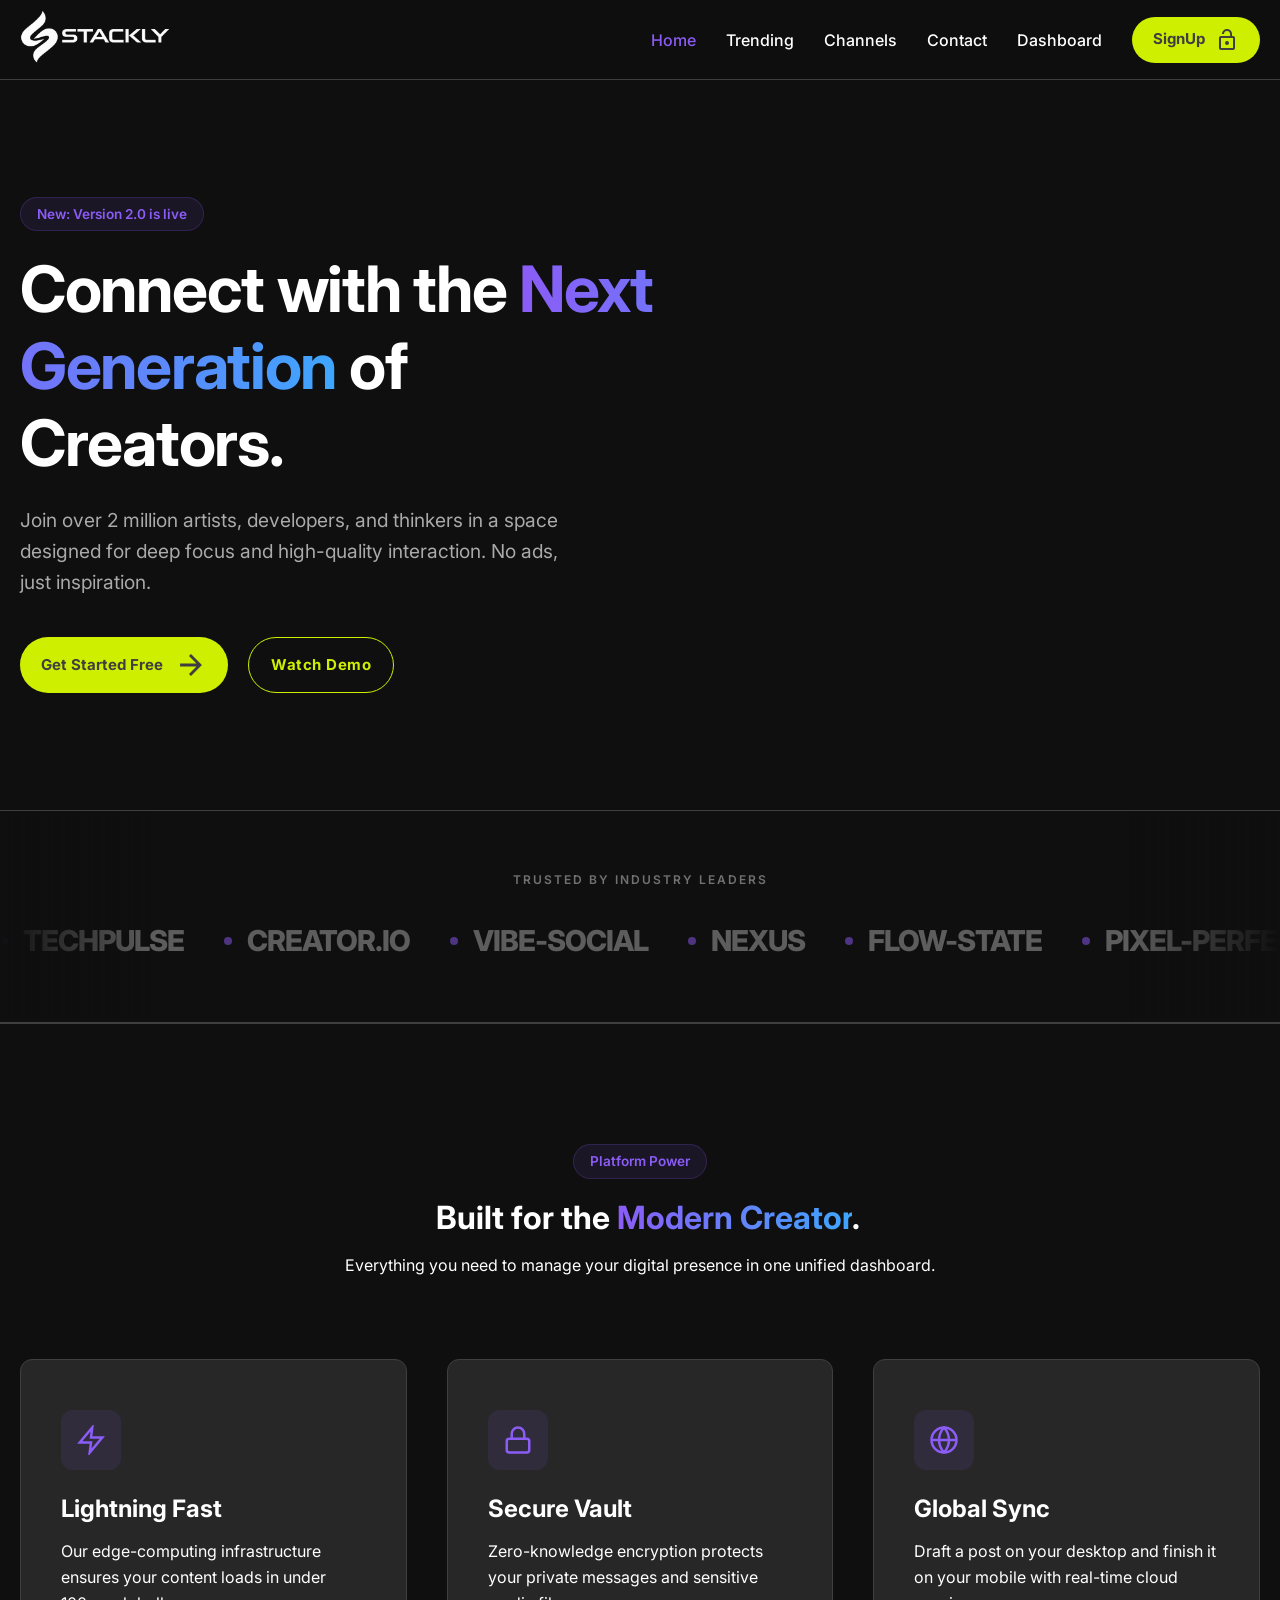
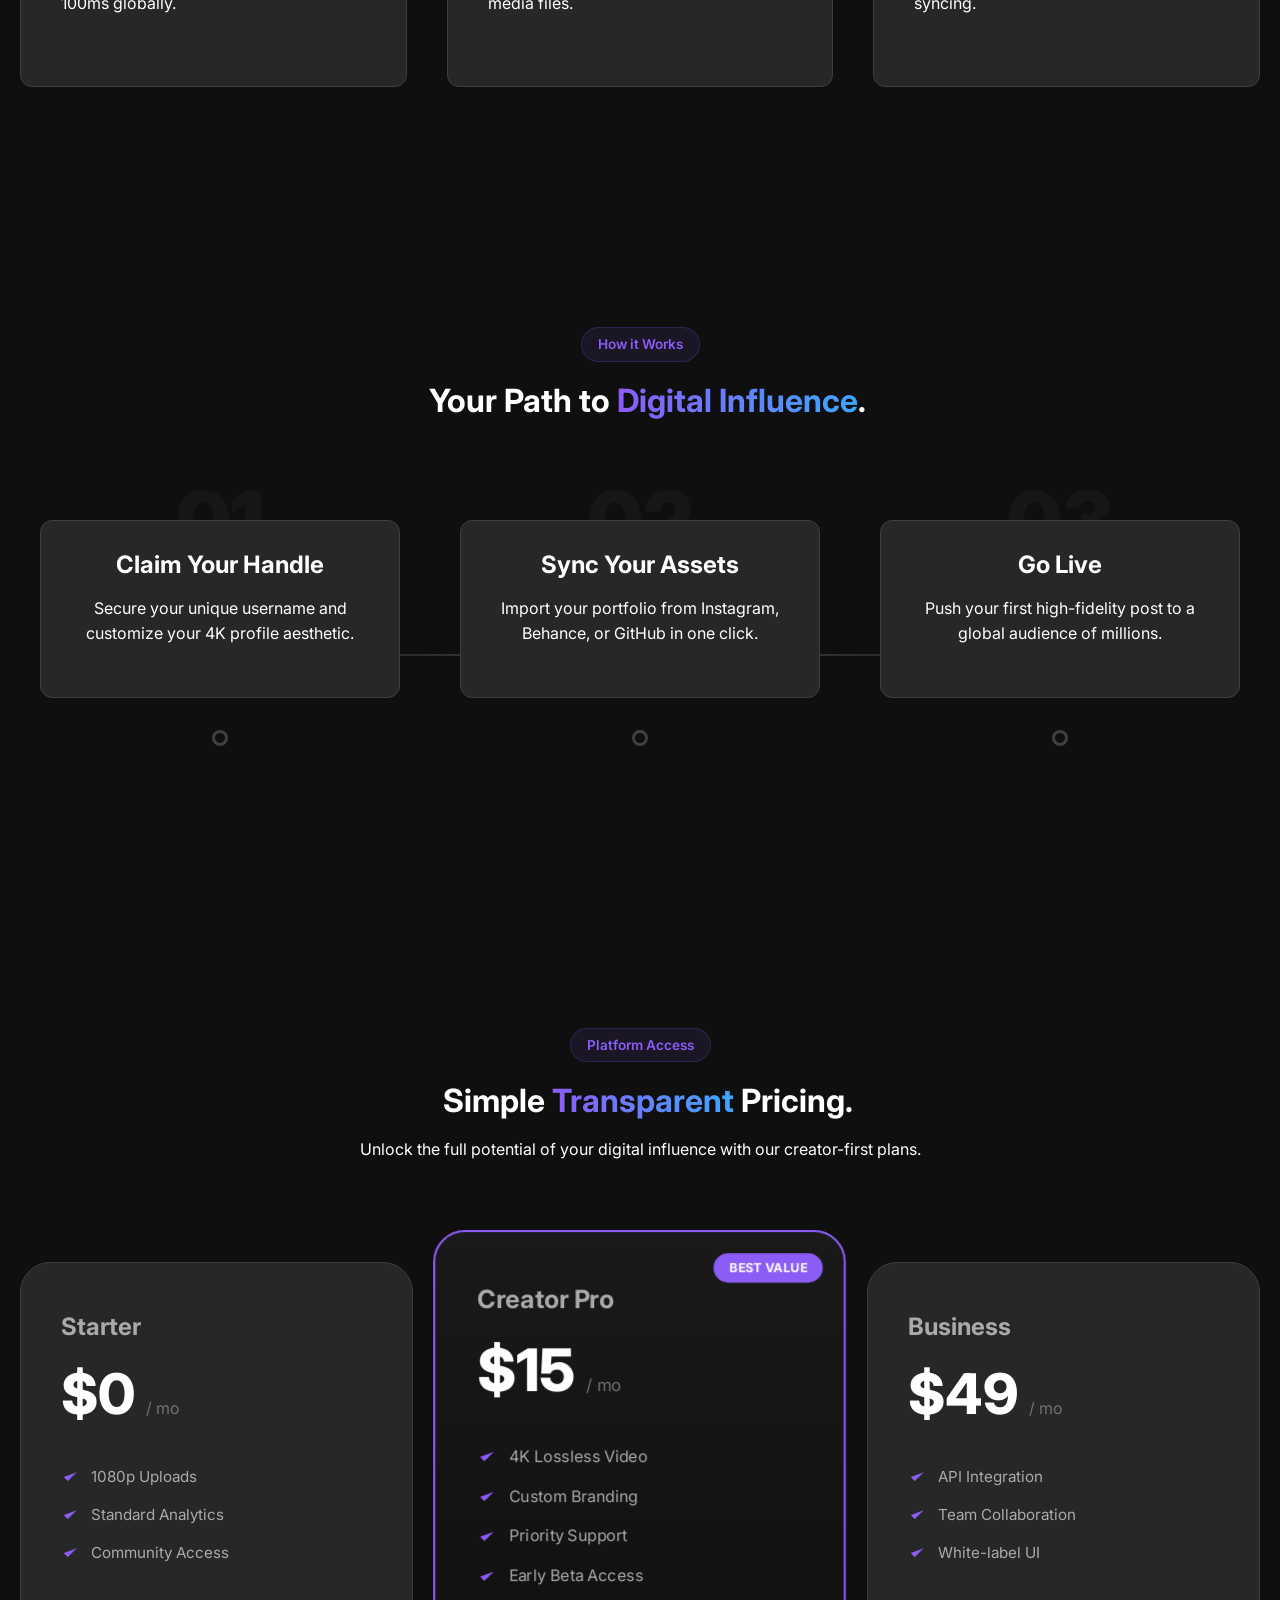
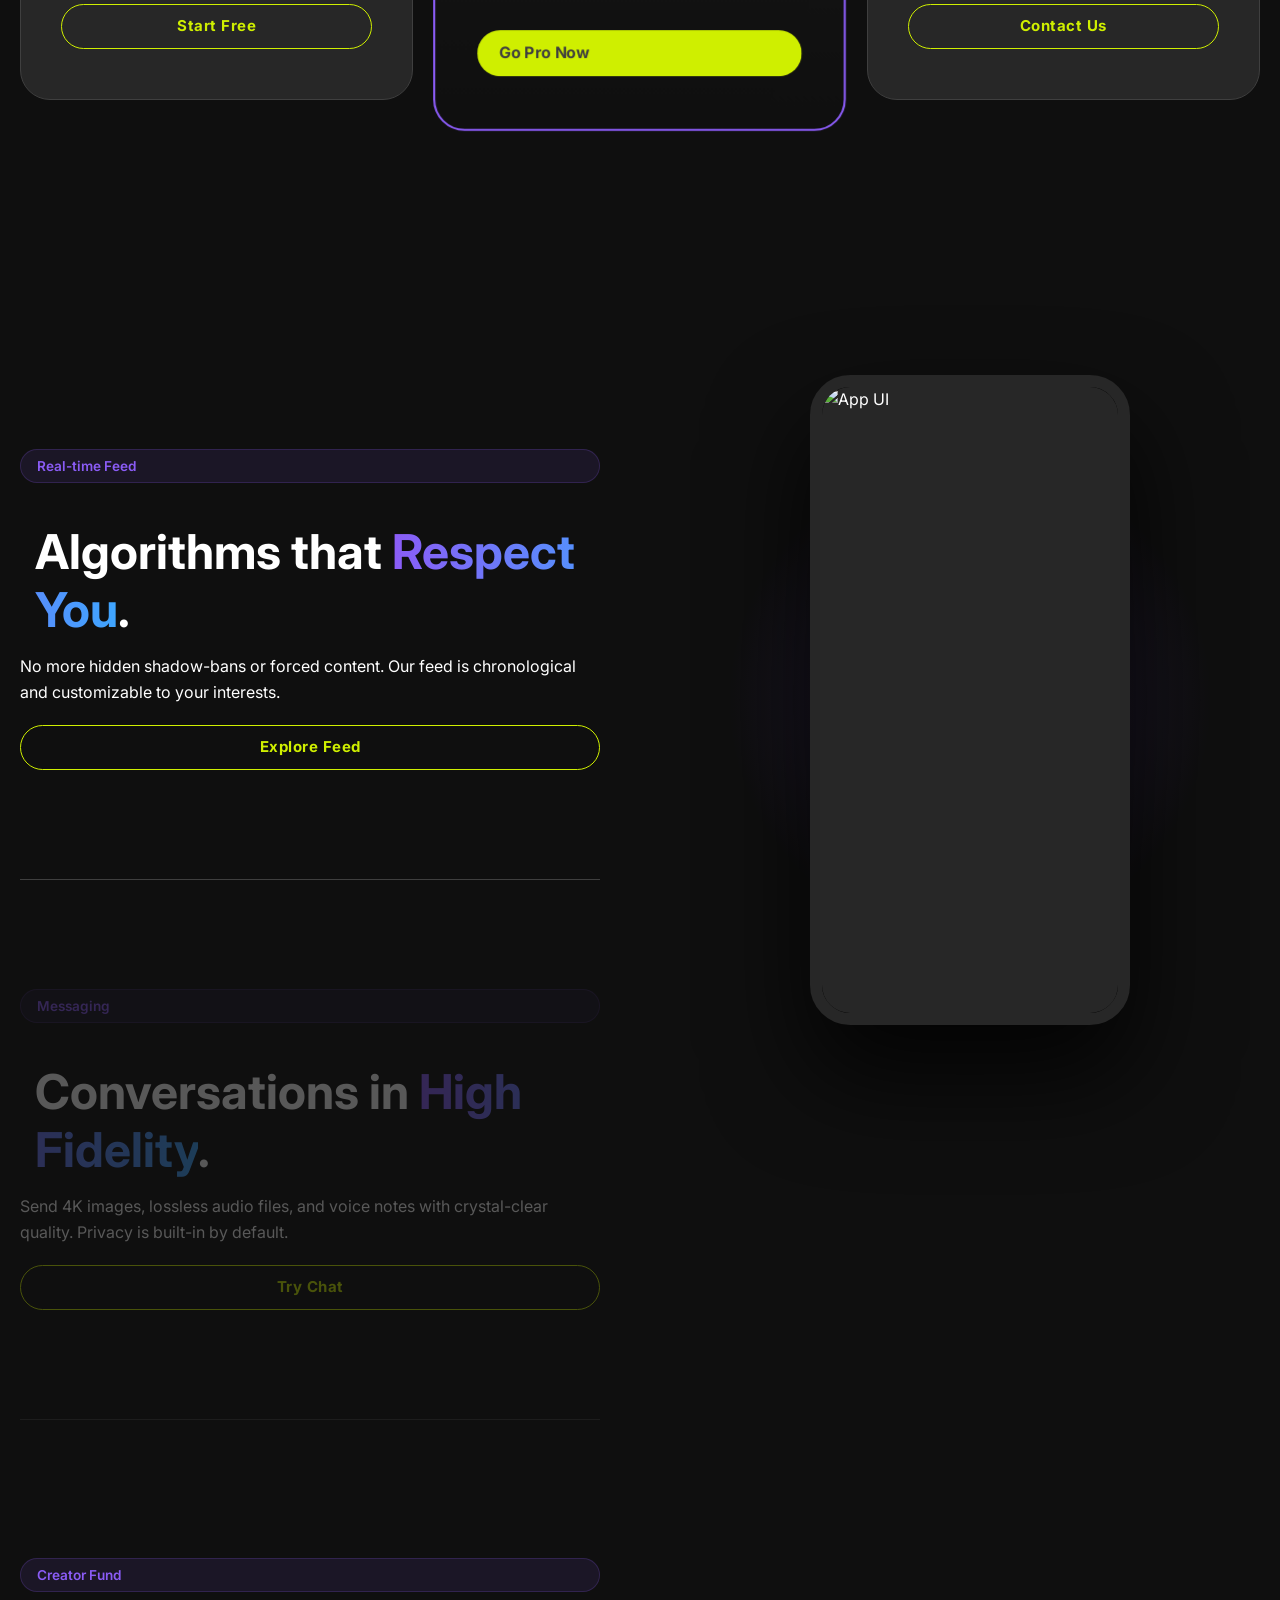
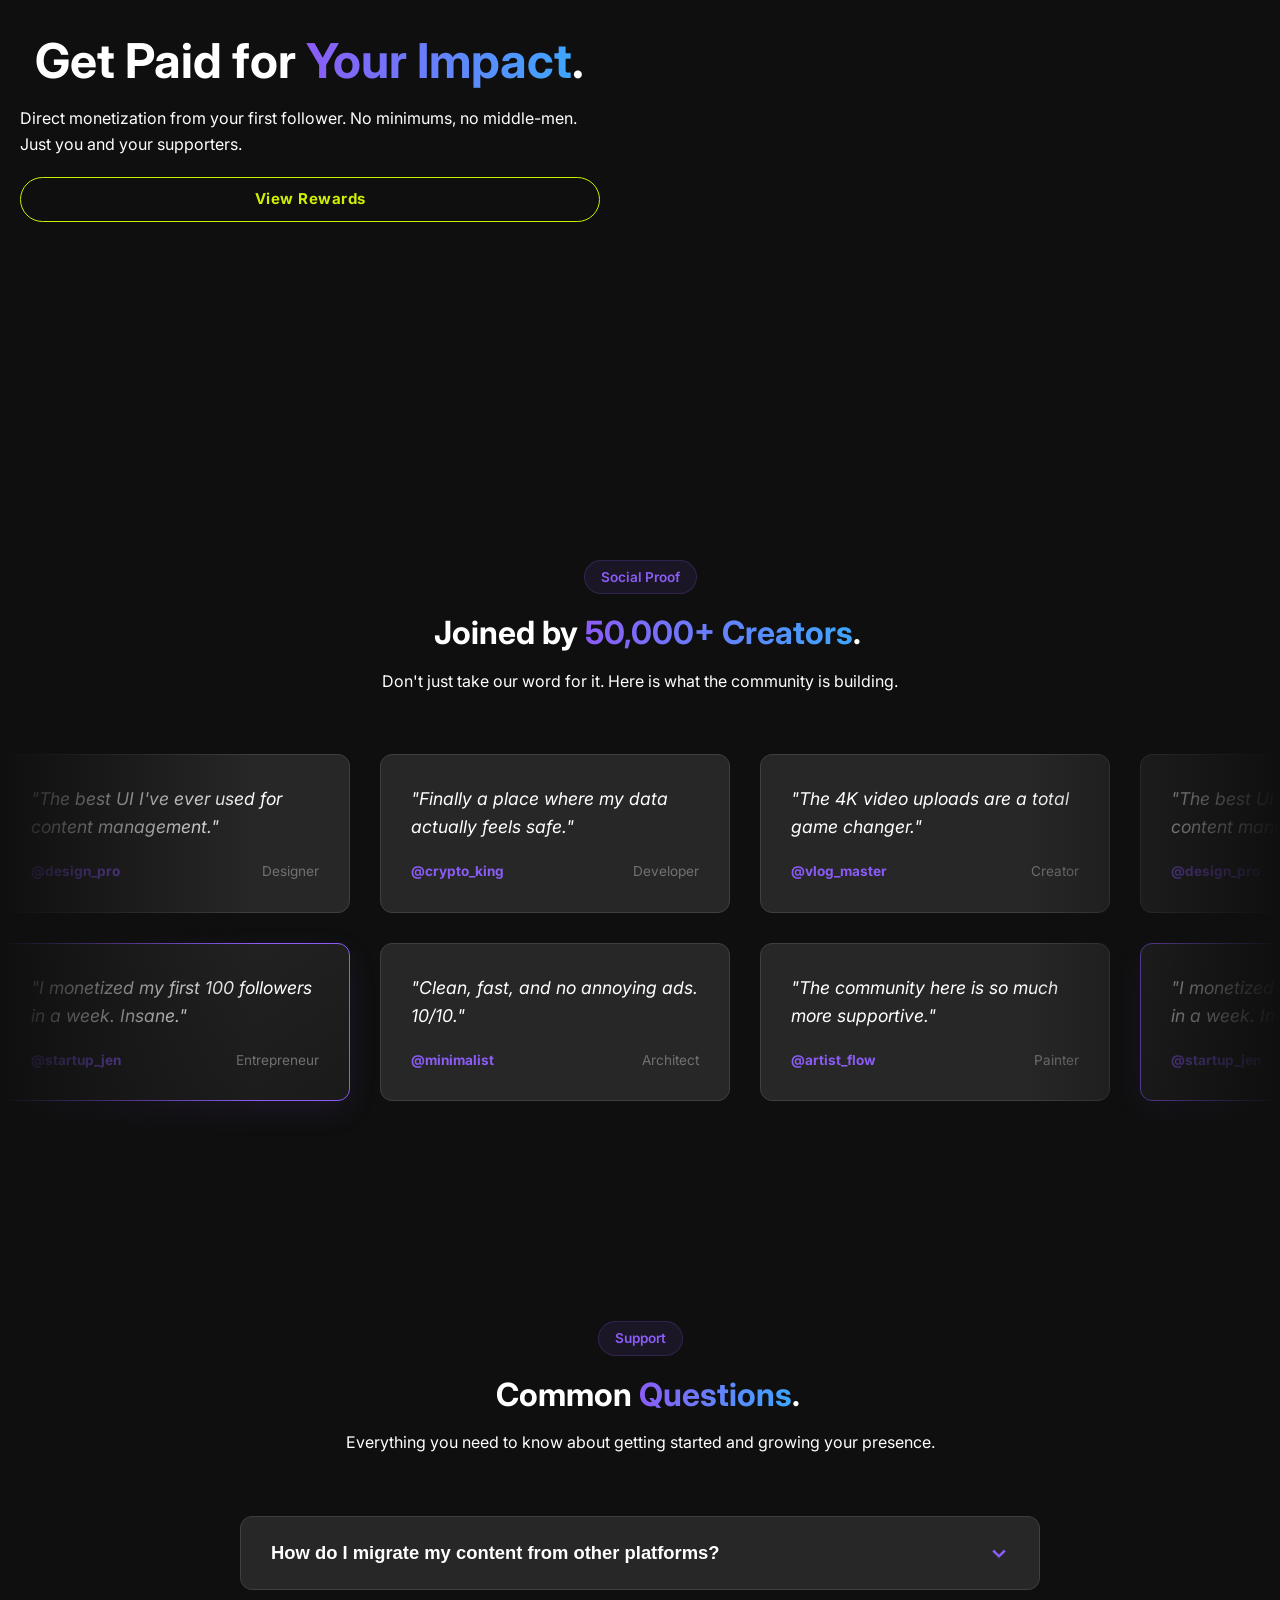
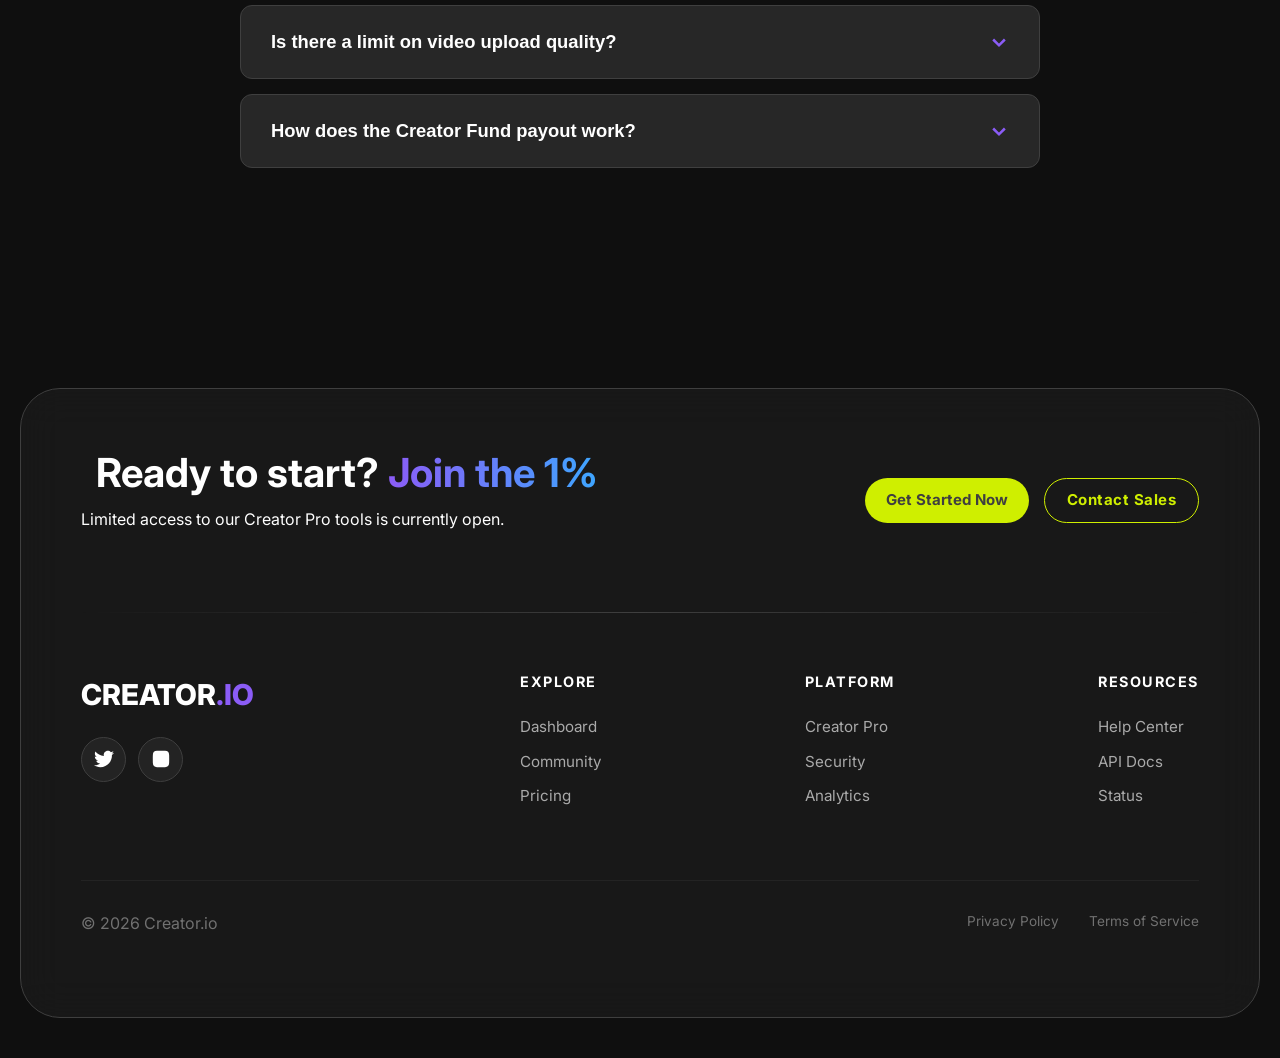
==== index.html @ 8ef80174 "Add files via upload" ====
<!DOCTYPE html>
<html lang="en">

<head>
    <meta charset="UTF-8">
    <meta name="viewport" content="width=device-width, initial-scale=1.0">
    <title>Social Media</title>
    <link rel="icon" href="./assets/bg remove.webp">

    <!-- Custom CSS -->
    <link rel="stylesheet" href="style.css">
    <link rel="stylesheet" href="./root.css">

    <!-- material icon -->
    <link href="https://fonts.googleapis.com/icon?family=Material+Icons" rel="stylesheet">
    <!-- font awesome icon -->
    <link rel="stylesheet" href="https://cdnjs.cloudflare.com/ajax/libs/font-awesome/6.5.1/css/all.min.css">

    <!-- aos animations -->
    <link href="https://unpkg.com/aos@2.3.4/dist/aos.css" rel="stylesheet">


    <!-- <link
        href="https://fonts.googleapis.com/css2?family=Inter:wght@300;400;500;600;700;800&family=Space+Grotesk:wght@400;500;600;700&display=swap"
        rel="stylesheet"> -->

</head>

<body>

    <header class="main-header">
        <div class="nav-container">
            <div class="logo">
                <a href="index.html"><img src="./assets/white.webp" alt="" width="150px"></a>
            </div>

            <button class="menu-toggle" id="mobile-menu-btn" aria-label="Toggle Menu">
                <span class="bar"></span>
                <span class="bar"></span>
                <span class="bar"></span>
            </button>

            <nav class="nav-menu" id="nav-menu">
                <ul class="nav-list">
                    <li class="dropdown">
                        <div class="home-link">
                            <a href="index.html" class="active nav-link">Home</a>
                            <!-- <span class="material-icons dropdown-arrow">arrow_drop_down</span> -->
                        </div>

                        <!-- <ul class="dropdown-menu">
                            <li><a href="./home 2/index.html">Home Style 2</a></li>
                        </ul> -->
                    </li>
                    <li><a href="about.html" class="nav-link">Trending</a></li>
                    <li><a href="service.html" class="nav-link">Channels</a></li>
                    <li><a href="service.html" class="nav-link">Contact</a></li>
                    <li><a href="service.html" class="nav-link">Dashboard</a></li>
                    <li><a href="sign.html" class="button">SignUp <span class="material-icons">lock_open</span></a></li>
                </ul>
            </nav>
        </div>
    </header>





    <main>
        <section class="hero-section">
            <div class="hero-container">
                <div class="hero-content">
                    <span class="badge">New: Version 2.0 is live</span>
                    <h1>Connect with the <span class="text-gradient">Next Generation</span> of Creators.</h1>
                    <p>Join over 2 million artists, developers, and thinkers in a space designed for deep focus and
                        high-quality interaction. No ads, just inspiration.</p>
                    <div class="hero-btns">
                        <a href="#" class="button">
                            Get Started Free
                            <svg viewBox="0 0 24 24" fill="none" stroke="currentColor" stroke-width="2">
                                <path d="M5 12h14M12 5l7 7-7 7" />
                            </svg>
                        </a>
                        <a href="#" class="btn-secondary">Watch Demo</a>
                    </div>
                </div>
                <div class="hero-visual">
                    <div class="glass-card">
                        <video autoplay muted loop playsinline>
                            <source src="./assets/13904472_1280_720_25fps.mp4" type="video/mp4">
                            Your browser does not support the video tag.
                        </video>
                    </div>
                </div>
            </div>
        </section>






        <section class="marquee-section">
            <div class="marquee-label">Trusted by industry leaders</div>

            <div class="marquee-wrapper">
                <div class="marquee-content">
                    <div class="marquee-item"><span></span> TECHPULSE</div>
                    <div class="marquee-item"><span></span> CREATOR.IO</div>
                    <div class="marquee-item"><span></span> VIBE-SOCIAL</div>
                    <div class="marquee-item"><span></span> NEXUS</div>
                    <div class="marquee-item"><span></span> FLOW-STATE</div>
                    <div class="marquee-item"><span></span> PIXEL-PERFECT</div>
                    <div class="marquee-item"><span></span> TECHPULSE</div>
                    <div class="marquee-item"><span></span> CREATOR.IO</div>
                    <div class="marquee-item"><span></span> VIBE-SOCIAL</div>
                    <div class="marquee-item"><span></span> NEXUS</div>
                    <div class="marquee-item"><span></span> FLOW-STATE</div>
                    <div class="marquee-item"><span></span> PIXEL-PERFECT</div>
                </div>
            </div>
        </section>









        <section class="features-grid-section">
            <div class="features-header">
                <span class="badge">Platform Power</span>
                <h2>Built for the <span class="text-gradient">Modern Creator</span>.</h2>
                <p>Everything you need to manage your digital presence in one unified dashboard.</p>
            </div>

            <div class="features-grid-container">
                <div class="feature-card">
                    <div class="feature-icon">
                        <svg viewBox="0 0 24 24" fill="none" stroke="currentColor" stroke-width="2">
                            <path d="M13 2L3 14h9l-1 8 10-12h-9l1-8z" />
                        </svg>
                    </div>
                    <h3>Lightning Fast</h3>
                    <p>Our edge-computing infrastructure ensures your content loads in under 100ms globally.</p>
                    <div class="card-glow"></div>
                </div>

                <div class="feature-card">
                    <div class="feature-icon">
                        <svg viewBox="0 0 24 24" fill="none" stroke="currentColor" stroke-width="2">
                            <rect x="3" y="11" width="18" height="11" rx="2" ry="2"></rect>
                            <path d="M7 11V7a5 5 0 0110 0v4"></path>
                        </svg>
                    </div>
                    <h3>Secure Vault</h3>
                    <p>Zero-knowledge encryption protects your private messages and sensitive media files.</p>
                    <div class="card-glow"></div>
                </div>

                <div class="feature-card">
                    <div class="feature-icon">
                        <svg viewBox="0 0 24 24" fill="none" stroke="currentColor" stroke-width="2">
                            <circle cx="12" cy="12" r="10"></circle>
                            <line x1="2" y1="12" x2="22" y2="12"></line>
                            <path
                                d="M12 2a15.3 15.3 0 014 10 15.3 15.3 0 01-4 10 15.3 15.3 0 01-4-10 15.3 15.3 0 014-10z">
                            </path>
                        </svg>
                    </div>
                    <h3>Global Sync</h3>
                    <p>Draft a post on your desktop and finish it on your mobile with real-time cloud syncing.</p>
                    <div class="card-glow"></div>
                </div>
            </div>

            <!-- <div class="final-cta">
                <h3>Ready to change your social experience?</h3>
                <div class="hero-btns" style="justify-content: center;">
                    <a href="#" class="button">Create Account Now</a>
                </div>
            </div> -->
        </section>






        <section class="journey-section">
            <div class="journey-header">
                <span class="badge">How it Works</span>
                <h2>Your Path to <span class="text-gradient">Digital Influence</span>.</h2>
            </div>

            <div class="timeline-container">
                <div class="timeline-line"></div>

                <div class="timeline-step">
                    <div class="step-number">01</div>
                    <div class="step-content">
                        <h3>Claim Your Handle</h3>
                        <p>Secure your unique username and customize your 4K profile aesthetic.</p>
                    </div>
                    <div class="step-dot"></div>
                </div>

                <div class="timeline-step">
                    <div class="step-number">02</div>
                    <div class="step-content">
                        <h3>Sync Your Assets</h3>
                        <p>Import your portfolio from Instagram, Behance, or GitHub in one click.</p>
                    </div>
                    <div class="step-dot"></div>
                </div>

                <div class="timeline-step">
                    <div class="step-number">03</div>
                    <div class="step-content">
                        <h3>Go Live</h3>
                        <p>Push your first high-fidelity post to a global audience of millions.</p>
                    </div>
                    <div class="step-dot"></div>
                </div>
            </div>
        </section>





<section class="premium-pricing">
    <div class="pricing-header">
        <span class="badge">Platform Access</span>
        <h2>Simple <span class="text-gradient">Transparent</span> Pricing.</h2>
        <p>Unlock the full potential of your digital influence with our creator-first plans.</p>
    </div>

    <div class="pricing-3d-wrapper">
        <div class="pricing-card-3d">
            <div class="card-inner">
                <div class="card-head">
                    <h3>Starter</h3>
                    <div class="price-box">$0 <span>/ mo</span></div>
                </div>
                <ul class="feature-list-premium">
                    <li><svg viewBox="0 0 24 24"><path d="M20 6L9 17l-5-5"/></svg> 1080p Uploads</li>
                    <li><svg viewBox="0 0 24 24"><path d="M20 6L9 17l-5-5"/></svg> Standard Analytics</li>
                    <li><svg viewBox="0 0 24 24"><path d="M20 6L9 17l-5-5"/></svg> Community Access</li>
                </ul>
                <a href="#" class="btn-secondary">Start Free</a>
            </div>
        </div>

        <div class="pricing-card-3d featured">
            <div class="card-inner">
                <div class="popular-badge">Best Value</div>
                <div class="card-head">
                    <h3>Creator Pro</h3>
                    <div class="price-box">$15 <span>/ mo</span></div>
                </div>
                <ul class="feature-list-premium">
                    <li><svg viewBox="0 0 24 24"><path d="M20 6L9 17l-5-5"/></svg> 4K Lossless Video</li>
                    <li><svg viewBox="0 0 24 24"><path d="M20 6L9 17l-5-5"/></svg> Custom Branding</li>
                    <li><svg viewBox="0 0 24 24"><path d="M20 6L9 17l-5-5"/></svg> Priority Support</li>
                    <li><svg viewBox="0 0 24 24"><path d="M20 6L9 17l-5-5"/></svg> Early Beta Access</li>
                </ul>
                <a href="#" class="button">Go Pro Now</a>
                <div class="glow-effect"></div>
            </div>
        </div>

        <div class="pricing-card-3d">
            <div class="card-inner">
                <div class="card-head">
                    <h3>Business</h3>
                    <div class="price-box">$49 <span>/ mo</span></div>
                </div>
                <ul class="feature-list-premium">
                    <li><svg viewBox="0 0 24 24"><path d="M20 6L9 17l-5-5"/></svg> API Integration</li>
                    <li><svg viewBox="0 0 24 24"><path d="M20 6L9 17l-5-5"/></svg> Team Collaboration</li>
                    <li><svg viewBox="0 0 24 24"><path d="M20 6L9 17l-5-5"/></svg> White-label UI</li>
                </ul>
                <a href="#" class="btn-secondary">Contact Us</a>
            </div>
        </div>
    </div>
</section>






        <section class="reveal-section">
            <div class="reveal-container">
                <div class="reveal-content">
                    <div class="reveal-item" data-step="1">
                        <span class="badge">Real-time Feed</span>
                        <h2>Algorithms that <span class="text-gradient">Respect You</span>.</h2>
                        <p>No more hidden shadow-bans or forced content. Our feed is chronological and customizable to
                            your interests.</p>
                        <a href="#" class="btn-secondary">Explore Feed</a>
                    </div>

                    <div class="reveal-item" data-step="2">
                        <span class="badge">Messaging</span>
                        <h2>Conversations in <span class="text-gradient">High Fidelity</span>.</h2>
                        <p>Send 4K images, lossless audio files, and voice notes with crystal-clear quality. Privacy is
                            built-in by default.</p>
                        <a href="#" class="btn-secondary">Try Chat</a>
                    </div>

                    <div class="reveal-item" data-step="3">
                        <span class="badge">Creator Fund</span>
                        <h2>Get Paid for <span class="text-gradient">Your Impact</span>.</h2>
                        <p>Direct monetization from your first follower. No minimums, no middle-men. Just you and your
                            supporters.</p>
                        <a href="#" class="btn-secondary">View Rewards</a>
                    </div>
                </div>

                <div class="reveal-visual">
                    <div class="phone-mockup">
                        <div class="phone-screen">
                            <img src="https://images.unsplash.com/photo-1616469829581-73993eb86b02?auto=format&fit=crop&w=800&q=80"
                                alt="App UI" id="phone-img">
                        </div>
                        <div class="phone-button"></div>
                    </div>
                    <div class="visual-glow"></div>
                </div>
            </div>
        </section>





        <section class="testimonial-wall-section">
            <div class="wall-header">
                <span class="badge">Social Proof</span>
                <h2>Joined by <span class="text-gradient">50,000+ Creators</span>.</h2>
                <p>Don't just take our word for it. Here is what the community is building.</p>
            </div>

            <div class="wall-container">
                <div class="wall-track track-right">
                    <div class="wall-group">
                        <div class="wall-card">
                            <p>"The best UI I've ever used for content management."</p>
                            <div class="wall-user"><strong>@design_pro</strong> <span>Designer</span></div>
                        </div>
                        <div class="wall-card">
                            <p>"Finally a place where my data actually feels safe."</p>
                            <div class="wall-user"><strong>@crypto_king</strong> <span>Developer</span></div>
                        </div>
                        <div class="wall-card">
                            <p>"The 4K video uploads are a total game changer."</p>
                            <div class="wall-user"><strong>@vlog_master</strong> <span>Creator</span></div>
                        </div>
                    </div>
                    <div class="wall-group">
                        <div class="wall-card">
                            <p>"The best UI I've ever used for content management."</p>
                            <div class="wall-user"><strong>@design_pro</strong> <span>Designer</span></div>
                        </div>
                        <div class="wall-card">
                            <p>"Finally a place where my data actually feels safe."</p>
                            <div class="wall-user"><strong>@crypto_king</strong> <span>Developer</span></div>
                        </div>
                        <div class="wall-card">
                            <p>"The 4K video uploads are a total game changer."</p>
                            <div class="wall-user"><strong>@vlog_master</strong> <span>Creator</span></div>
                        </div>
                    </div>
                </div>

                <div class="wall-track track-left">
                    <div class="wall-group">
                        <div class="wall-card highlight">
                            <p>"I monetized my first 100 followers in a week. Insane."</p>
                            <div class="wall-user"><strong>@startup_jen</strong> <span>Entrepreneur</span></div>
                        </div>
                        <div class="wall-card">
                            <p>"Clean, fast, and no annoying ads. 10/10."</p>
                            <div class="wall-user"><strong>@minimalist</strong> <span>Architect</span></div>
                        </div>
                        <div class="wall-card">
                            <p>"The community here is so much more supportive."</p>
                            <div class="wall-user"><strong>@artist_flow</strong> <span>Painter</span></div>
                        </div>
                    </div>
                    <div class="wall-group">
                        <div class="wall-card highlight">
                            <p>"I monetized my first 100 followers in a week. Insane."</p>
                            <div class="wall-user"><strong>@startup_jen</strong> <span>Entrepreneur</span></div>
                        </div>
                        <div class="wall-card">
                            <p>"Clean, fast, and no annoying ads. 10/10."</p>
                            <div class="wall-user"><strong>@minimalist</strong> <span>Architect</span></div>
                        </div>
                        <div class="wall-card">
                            <p>"The community here is so much more supportive."</p>
                            <div class="wall-user"><strong>@artist_flow</strong> <span>Painter</span></div>
                        </div>
                    </div>
                </div>
            </div>
        </section>










        <section class="faq-section">
            <div class="faq-header">
                <span class="badge">Support</span>
                <h2>Common <span class="text-gradient">Questions</span>.</h2>
                <p>Everything you need to know about getting started and growing your presence.</p>
            </div>

            <div class="faq-container">
                <div class="faq-item">
                    <button class="faq-question">
                        <span>How do I migrate my content from other platforms?</span>
                        <svg viewBox="0 0 24 24" fill="none" stroke="currentColor" stroke-width="3">
                            <path d="M19 9l-7 7-7-7" />
                        </svg>
                    </button>
                    <div class="faq-answer">
                        <p>We offer a one-click import tool for Instagram, Behance, and GitHub. Our AI will
                            automatically categorize your portfolio and maintain your high-resolution metadata.</p>
                    </div>
                </div>

                <div class="faq-item">
                    <button class="faq-question">
                        <span>Is there a limit on video upload quality?</span>
                        <svg viewBox="0 0 24 24" fill="none" stroke="currentColor" stroke-width="3">
                            <path d="M19 9l-7 7-7-7" />
                        </svg>
                    </button>
                    <div class="faq-answer">
                        <p>Free users can upload up to 1080p. Creator Pro and Agency members enjoy 4K Pro-Res uploads
                            with lossless audio compression for the ultimate viewing experience.</p>
                    </div>
                </div>

                <div class="faq-item">
                    <button class="faq-question">
                        <span>How does the Creator Fund payout work?</span>
                        <svg viewBox="0 0 24 24" fill="none" stroke="currentColor" stroke-width="3">
                            <path d="M19 9l-7 7-7-7" />
                        </svg>
                    </button>
                    <div class="faq-answer">
                        <p>Payouts are processed weekly via Stripe or Crypto. We take a flat 5% platform fee, meaning
                            95% of your earnings go directly into your pocket.</p>
                    </div>
                </div>
            </div>
        </section>






    </main>





<footer class="glass-footer">
    <div class="footer-wrapper">
        <div class="footer-cta-minimal">
            <div class="cta-text">
                <h2>Ready to start? <span class="text-gradient">Join the 1%</span></h2>
                <p>Limited access to our Creator Pro tools is currently open.</p>
            </div>
            <div class="cta-actions">
                <a href="#" class="button">Get Started Now</a>
                <a href="#" class="btn-secondary">Contact Sales</a>
            </div>
        </div>

        <div class="footer-divider"></div>

        <div class="footer-main-grid">
            <div class="brand-zone">
                <div class="footer-logo">CREATOR<span>.IO</span></div>
                <div class="social-pills">
                    <a href="#" class="pill"><svg viewBox="0 0 24 24" fill="currentColor"><path d="M24 4.557c-.883.392-1.832.656-2.828.775 1.017-.609 1.798-1.574 2.165-2.724-.951.564-2.005.974-3.127 1.195-.897-.957-2.178-1.555-3.594-1.555-3.179 0-5.515 2.966-4.797 6.045-4.091-.205-7.719-2.165-10.148-5.144-1.29 2.213-.669 5.108 1.523 6.574-.806-.026-1.566-.247-2.229-.616-.054 2.281 1.581 4.415 3.949 4.89-.693.188-1.452.232-2.224.084.626 1.956 2.444 3.379 4.6 3.419-2.07 1.623-4.678 2.348-7.29 2.04 2.179 1.397 4.768 2.212 7.548 2.212 9.142 0 14.307-7.721 13.995-14.646.962-.695 1.797-1.562 2.457-2.549z" /></svg></a>
                    <a href="#" class="pill"><svg viewBox="0 0 24 24" fill="currentColor"><path d="M12 2.163c3.204 0 3.584.012 4.85.07 3.252.148 4.771 1.691 4.919 4.919.058 1.265.069 1.645.069 4.849s-.011 3.585-.069 4.85c-.149 3.225-1.664 4.771-4.919 4.919-1.266.058-1.644.07-4.85.07s-3.584-.012-4.849-.07c-3.26-.149-4.771-1.699-4.919-4.92-.058-1.265-.07-1.644-.07-4.849s.012-3.584.07-4.849c.149-3.227 1.664-4.771 4.919-4.919 1.266-.057 1.645-.069 4.849-.069z" /></svg></a>
                </div>
            </div>

            <div class="links-zone">
                <div class="link-col">
                    <h4>Explore</h4>
                    <a href="#">Dashboard</a>
                    <a href="#">Community</a>
                    <a href="#">Pricing</a>
                </div>
                <div class="link-col">
                    <h4>Platform</h4>
                    <a href="#">Creator Pro</a>
                    <a href="#">Security</a>
                    <a href="#">Analytics</a>
                </div>
                <div class="link-col">
                    <h4>Resources</h4>
                    <a href="#">Help Center</a>
                    <a href="#">API Docs</a>
                    <a href="#">Status</a>
                </div>
            </div>
        </div>

        <div class="footer-legal">
            <p>&copy; 2026 Creator.io</p>
            <div class="legal-links">
                <a href="#">Privacy Policy</a>
                <a href="#">Terms of Service</a>
            </div>
        </div>
    </div>
</footer>


    <script src="script.js"></script>

    <script src="https://unpkg.com/aos@2.3.4/dist/aos.js"></script>

    <script>
        AOS.init({
            duration: 900,
            easing: 'ease-in-out',
            once: true,
        });
    </script>


</body>

</html>
---- style.css ----
.nav-menu .nav-list .button{
    display: flex;
    flex-direction: row;
    justify-content: center;
    align-items: center;
    gap: 10px;
}





/* --- Custom Landing Page Variables --- */
:root {
    --text-gradient: linear-gradient(90deg, #8B5CF6, #3EA6FF);
}

.text-gradient {
    background: var(--text-gradient);
    -webkit-background-clip: text;
    -webkit-text-fill-color: transparent;
}

/* --- Hero Section (Desktop First) --- */
.hero-section {
    padding: 160px 20px 80px; /* Space for fixed header */
    min-height: 90vh;
    display: flex;
    align-items: center;
}

.hero-container {
    max-width: 1400px;
    margin: 0 auto;
    display: grid;
    grid-template-columns: 1.2fr 1fr;
    gap: 60px;
    align-items: center;
}

.badge {
    display: inline-block;
    padding: 6px 16px;
    background: rgba(139, 92, 246, 0.1);
    color: var(--brand-primary);
    border-radius: 20px;
    font-size: 0.85rem;
    font-weight: 600;
    margin-bottom: 20px;
    border: 1px solid rgba(139, 92, 246, 0.2);
}

.hero-content h1 {
    font-size: 4rem; /* Larger for landing page impact */
    margin-bottom: 24px;
}

.hero-content p {
    font-size: 1.2rem;
    color: var(--text-secondary);
    margin-bottom: 40px;
    max-width: 550px;
}

.hero-btns {
    display: flex;
    gap: 20px;
}

/* Hero Visual & Glassmorphism */
.hero-visual {
    position: relative;
    display: flex;
    justify-content: center;
}

/* .glass-card video {
    background: rgba(39, 39, 39, 0.4);
    backdrop-filter: blur(20px);
    border: 1px solid var(--border-subtle);
    border-radius: var(--radius-sm);
    padding: 15px;
    box-shadow: 0 25px 50px -12px rgba(0, 0, 0, 0.5);
    transform: perspective(1000px) rotateY(-10deg) rotateX(5deg);
    transition: var(--transition);
} */

.glass-card video{
    width: 100%;
    border-radius: 8px;
    display: block;
}

.glass-card:hover {
    transform: perspective(1000px) rotateY(0deg) rotateX(0deg);
}

.glass-card img {
    width: 100%;
    border-radius: 8px;
    display: block;
}

/* Stats Bar */
.stats-bar {
    border-top: 1px solid var(--border-subtle);
    border-bottom: 1px solid var(--border-subtle);
    padding: 40px 0;
    background: rgba(255, 255, 255, 0.02);
}

.stats-container {
    max-width: 1400px;
    margin: 0 auto;
    display: flex;
    justify-content: space-around;
    text-align: center;
}

.stat-item strong {
    display: block;
    font-size: 2rem;
    color: var(--text-main);
}

.stat-item span {
    color: var(--text-dim);
    font-size: 0.9rem;
    text-transform: uppercase;
    letter-spacing: 1px;
}

/* --- Media Query (Mobile 768px) --- */
@media screen and (max-width: 768px) {
    .hero-section {
        padding: 120px 20px 60px;
        text-align: center;
    }

    .hero-container {
        grid-template-columns: 1fr; /* Stack layout */
        gap: 50px;
    }

    .hero-content h1 {
        font-size: 2.8rem;
    }

    .hero-content p {
        margin-left: auto;
        margin-right: auto;
    }

    .hero-btns {
        flex-direction: column;
        align-items: center;
        width: 100%;
    }

    .hero-btns .button, 
    .hero-btns .btn-secondary {
        width: 100%;
        justify-content: center;
    }

    .hero-visual {
        order: -1; /* Move image above text on mobile for engagement */
    }

    .glass-card {
        transform: none; /* Remove tilt for easier mobile viewing */
        max-width: 90%;
    }

    .stats-container {
        flex-direction: column;
        gap: 30px;
    }
}








/* --- Marquee Section Styles --- */
.marquee-section {
    background-color: var(--bg-main);
    padding: 60px 0;
    border-top: 1px solid var(--border-subtle);
    border-bottom: 1px solid var(--border-subtle);
    overflow: hidden;
    position: relative;
}

.marquee-label {
    text-align: center;
    color: var(--text-dim);
    text-transform: uppercase;
    font-size: 0.75rem;
    letter-spacing: 2px;
    margin-bottom: 30px;
    font-weight: 600;
}

.marquee-wrapper {
    display: flex;
    user-select: none;
    gap: 40px;
}

.marquee-content {
    display: flex;
    flex-shrink: 0;
    justify-content: space-around;
    gap: 40px;
    min-width: 100%;
    animation: scroll-left 30s linear infinite;
}

/* Pause animation on hover for accessibility */
.marquee-wrapper:hover .marquee-content {
    animation-play-state: paused;
}

.marquee-item {
    display: flex;
    align-items: center;
    gap: 15px;
    color: var(--text-secondary);
    font-size: 1.8rem;
    font-weight: 800;
    letter-spacing: -1px;
    opacity: 0.5;
    transition: var(--transition);
    cursor: default;
}

.marquee-item:hover {
    opacity: 1;
    color: var(--brand-primary);
}

/* Small dot indicator inside marquee */
.marquee-item span {
    width: 8px;
    height: 8px;
    background: var(--brand-primary);
    border-radius: 50%;
    display: inline-block;
}

/* Keyframes for the Infinite Loop */
@keyframes scroll-left {
    from { transform: translateX(0); }
    to { transform: translateX(-100%); }
}

/* Side Gradient Fades (Masking) */
.marquee-section::before,
.marquee-section::after {
    content: "";
    height: 100%;
    width: 150px;
    position: absolute;
    top: 0;
    z-index: 2;
}

.marquee-section::before {
    left: 0;
    background: linear-gradient(to right, var(--bg-main), transparent);
}

.marquee-section::after {
    right: 0;
    background: linear-gradient(to left, var(--bg-main), transparent);
}

/* --- Mobile View (768px) --- */
@media screen and (max-width: 768px) {
    .marquee-section {
        padding: 40px 0;
    }
    
    .marquee-item {
        font-size: 1.2rem;
        gap: 10px;
    }

    .marquee-content {
        animation-duration: 20s; /* Faster scroll for mobile view */
    }

    .marquee-section::before,
    .marquee-section::after {
        width: 60px; /* Smaller fades on mobile */
    }
}







/* --- Features Grid Styles --- */
.features-grid-section {
    padding: 120px 20px;
    background-color: var(--bg-main);
    border-top: 1px solid var(--border-subtle);
}

.features-header {
    text-align: center;
    max-width: 700px;
    margin: 0 auto 80px auto;
}

.features-grid-container {
    max-width: 1400px;
    margin: 0 auto;
    display: grid;
    grid-template-columns: repeat(3, 1fr);
    gap: 40px;
}

/* Feature Card Animation & UI */
.feature-card {
    background: var(--bg-surface);
    padding: 50px 40px;
    border-radius: var(--radius-sm);
    border: 1px solid var(--border-subtle);
    position: relative;
    overflow: hidden;
    transition: transform 0.4s cubic-bezier(0.175, 0.885, 0.32, 1.275);
}

.feature-card:hover {
    transform: translateY(-15px);
    border-color: var(--brand-primary);
}

.feature-icon {
    width: 60px;
    height: 60px;
    background: rgba(139, 92, 246, 0.1);
    border-radius: 12px;
    display: flex;
    align-items: center;
    justify-content: center;
    margin-bottom: 25px;
    color: var(--brand-primary);
    transition: var(--transition);
}

.feature-card:hover .feature-icon {
    background: var(--brand-primary);
    color: white;
    box-shadow: 0 0 20px rgba(139, 92, 246, 0.5);
}

.feature-icon svg {
    width: 30px;
    height: 30px;
}

/* The Animated Glow Effect */
.card-glow {
    position: absolute;
    top: 0;
    left: 0;
    width: 100%;
    height: 100%;
    background: radial-gradient(circle at center, rgba(139, 92, 246, 0.15) 0%, transparent 70%);
    opacity: 0;
    transition: opacity 0.4s ease;
    pointer-events: none;
}

.feature-card:hover .card-glow {
    opacity: 1;
}

/* Final CTA Section */
.final-cta {
    margin-top: 100px;
    text-align: center;
    padding: 80px 40px;
    background: linear-gradient(rgba(15, 15, 15, 0.8), rgba(15, 15, 15, 0.8)), 
                url('https://images.unsplash.com/photo-1557683316-973673baf926?auto=format&fit=crop&w=1200&q=80');
    background-size: cover;
    background-position: center;
    border-radius: var(--radius-sm);
    border: 1px solid var(--border-subtle);
}

.final-cta h3 {
    font-size: 2.5rem;
    margin-bottom: 30px;
}

/* --- Mobile View (768px) --- */
@media screen and (max-width: 768px) {
    .features-grid-container {
        grid-template-columns: 1fr;
        gap: 20px;
    }

    .feature-card {
        padding: 40px 30px;
        text-align: center;
    }

    .feature-icon {
        margin: 0 auto 20px auto;
    }

    .final-cta h3 {
        font-size: 1.8rem;
    }
}







/* --- Journey Section Styles --- */
.journey-section {
    padding: 120px 20px;
    background-color: var(--bg-main);
    position: relative;
    overflow: hidden;
}

.journey-header {
    text-align: center;
    margin-bottom: 100px;
}

.timeline-container {
    max-width: 1200px;
    margin: 0 auto;
    display: flex;
    justify-content: space-between;
    position: relative;
    padding-bottom: 50px;
}

/* The Horizontal Line */
.timeline-line {
    position: absolute;
    top: 50%;
    left: 0;
    width: 100%;
    height: 2px;
    background: linear-gradient(90deg, transparent, var(--border-subtle), transparent);
    z-index: 1;
}

.timeline-step {
    position: relative;
    width: 30%;
    z-index: 2;
    text-align: center;
    transition: var(--transition);
}

.step-number {
    font-size: 5rem;
    font-weight: 900;
    color: rgba(255, 255, 255, 0.03); /* Ghostly background number */
    position: absolute;
    top: -60px;
    left: 50%;
    transform: translateX(-50%);
    z-index: -1;
    transition: var(--transition);
}

.step-content {
    background: var(--bg-surface);
    padding: 30px;
    border-radius: var(--radius-sm);
    border: 1px solid var(--border-subtle);
    margin-bottom: 40px; /* Space for the dot below */
}

/* The Glowing Dot */
.step-dot {
    width: 16px;
    height: 16px;
    background: var(--bg-main);
    border: 3px solid var(--border-subtle);
    border-radius: 50%;
    margin: 0 auto;
    position: absolute;
    bottom: -8px;
    left: 50%;
    transform: translateX(-50%);
    transition: var(--transition);
}

/* --- Hover Animations --- */
.timeline-step:hover .step-content {
    border-color: var(--brand-primary);
    transform: translateY(-10px);
    box-shadow: 0 15px 30px rgba(0,0,0,0.5);
}

.timeline-step:hover .step-dot {
    background: var(--brand-primary);
    border-color: #fff;
    box-shadow: 0 0 20px var(--brand-primary);
}

.timeline-step:hover .step-number {
    color: rgba(139, 92, 246, 0.1);
    transform: translateX(-50%) translateY(-10px);
}

/* --- Mobile View (768px) --- */
@media screen and (max-width: 768px) {
    .timeline-container {
        flex-direction: column;
        gap: 60px;
        padding-left: 30px;
    }

    .timeline-line {
        left: 38px;
        top: 0;
        width: 2px;
        height: 100%;
        background: linear-gradient(180deg, var(--brand-primary), transparent);
    }

    .timeline-step {
        width: 100%;
        text-align: left;
    }

    .step-content {
        margin-bottom: 0;
        margin-left: 40px;
    }

    .step-dot {
        left: 8px;
        top: 40px;
        transform: none;
    }

    .step-number {
        left: 40px;
        transform: none;
        top: -40px;
        font-size: 3rem;
    }
}




/* --- Premium Pricing Styles --- */
.premium-pricing {
    padding: 120px 20px;
    background-color: var(--bg-main);
    perspective: 2000px; /* Enables 3D space */
}

.pricing-header {
    text-align: center;
    margin-bottom: 80px;
}

.pricing-3d-wrapper {
    max-width: 1300px;
    margin: 0 auto;
    display: grid;
    grid-template-columns: repeat(3, 1fr);
    gap: 30px;
    align-items: center;
}

/* 3D Card Logic */
.pricing-card-3d {
    transition: transform 0.6s cubic-bezier(0.23, 1, 0.32, 1);
    transform-style: preserve-3d;
    cursor: pointer;
}

.card-inner {
    background: var(--bg-surface);
    border: 1px solid var(--border-subtle);
    border-radius: 30px;
    padding: 50px 40px;
    height: 100%;
    position: relative;
    transition: all 0.5s ease;
    overflow: hidden;
}

/* Hover Effects */
.pricing-card-3d:hover {
    transform: translateZ(50px) translateY(-10px);
    z-index: 10;
}

.pricing-card-3d:hover .card-inner {
    border-color: var(--brand-primary);
    box-shadow: 0 30px 60px rgba(0, 0, 0, 0.5);
}

/* Featured Card Style */
.pricing-card-3d.featured .card-inner {
    border: 2px solid var(--brand-primary);
    background: linear-gradient(180deg, #1a1a1a 0%, #0f0f0f 100%);
    transform: scale(1.05);
}

.popular-badge {
    position: absolute;
    top: 20px;
    right: 20px;
    background: var(--brand-primary);
    color: white;
    padding: 5px 15px;
    border-radius: 50px;
    font-size: 0.75rem;
    font-weight: 700;
    text-transform: uppercase;
}

/* Pricing Typography */
.card-head h3 {
    font-size: 1.5rem;
    color: var(--text-secondary);
    margin-bottom: 10px;
}

.price-box {
    font-size: 3.5rem;
    font-weight: 800;
    margin-bottom: 30px;
}

.price-box span {
    font-size: 1rem;
    color: var(--text-dim);
    font-weight: 400;
}

/* Features List */
.feature-list-premium {
    margin-bottom: 40px;
    list-style: none;
    padding: 0;
}

.feature-list-premium li {
    display: flex;
    align-items: center;
    gap: 12px;
    margin-bottom: 15px;
    color: var(--text-secondary);
    font-size: 0.95rem;
}

.feature-list-premium svg {
    width: 18px;
    stroke: var(--brand-primary);
    fill: var(--brand-primary);
}

/* The Animated Background Glow */
.glow-effect {
    position: absolute;
    top: -50%;
    left: -50%;
    width: 200%;
    height: 200%;
    background: radial-gradient(circle, rgba(139, 92, 246, 0.1) 0%, transparent 70%);
    opacity: 0;
    transition: opacity 0.5s ease;
    pointer-events: none;
}

.pricing-card-3d:hover .glow-effect {
    opacity: 1;
}

/* --- Mobile View (768px) --- */
@media screen and (max-width: 768px) {
    .pricing-3d-wrapper {
        grid-template-columns: 1fr;
        gap: 40px;
    }

    .pricing-card-3d.featured .card-inner {
        transform: scale(1);
    }

    .pricing-card-3d:hover {
        transform: translateY(-10px); /* Remove Z-axis on mobile for stability */
    }
    
    .price-box { font-size: 2.8rem; }
}








/* --- Reveal Section Styles --- */
.reveal-section {
    background-color: var(--bg-main);
    padding: 100px 20px;
    position: relative;
}

.reveal-container {
    max-width: 1400px;
    margin: 0 auto;
    display: flex;
    gap: 80px;
}

.reveal-content {
    flex: 1;
}

.reveal-item {
    height: 60vh; /* Gives enough space to scroll past */
    display: flex;
    flex-direction: column;
    justify-content: center;
    border-bottom: 1px solid var(--border-subtle);
}

.reveal-item:last-child {
    border-bottom: none;
}

.reveal-item h2 {
    font-size: 3rem;
    margin-top: 20px;
}

/* --- Sticky Visual Logic --- */
.reveal-visual {
    flex: 1;
    position: sticky;
    top: 120px; /* Fixed height from top when scrolling */
    height: 80vh;
    display: flex;
    align-items: center;
    justify-content: center;
}

/* Premium Phone Mockup UI */
.phone-mockup {
    width: 320px;
    height: 650px;
    background: #000;
    border: 12px solid #272727;
    border-radius: 40px;
    position: relative;
    box-shadow: 0 50px 100px rgba(0,0,0,0.8);
    z-index: 5;
    overflow: hidden;
}

.phone-screen {
    width: 100%;
    height: 100%;
    background: var(--bg-surface);
    overflow: hidden;
}

.phone-screen img {
    width: 100%;
    height: 100%;
    object-fit: cover;
    transition: opacity 0.5s ease, transform 0.8s cubic-bezier(0.16, 1, 0.3, 1);
}

.visual-glow {
    position: absolute;
    width: 500px;
    height: 500px;
    background: radial-gradient(circle, rgba(139, 92, 246, 0.2) 0%, transparent 70%);
    z-index: 1;
}

/* --- Mobile View (768px) --- */
@media screen and (max-width: 768px) {
    .reveal-container {
        flex-direction: column;
    }

    .reveal-visual {
        position: relative;
        top: 0;
        height: auto;
        margin-bottom: 50px;
        order: -1; /* Show phone first */
    }

    .phone-mockup {
        width: 260px;
        height: 520px;
    }

    .reveal-item {
        height: auto;
        padding: 60px 0;
        text-align: center;
    }
}










/* --- Testimonial Wall Styles --- */
.testimonial-wall-section {
    padding: 100px 0;
    background-color: var(--bg-main);
    overflow: hidden;
    position: relative;
}

.wall-header {
    text-align: center;
    margin-bottom: 60px;
    padding: 0 20px;
}

.wall-container {
    display: flex;
    flex-direction: column;
    gap: 30px;
}

.wall-track {
    display: flex;
    gap: 30px;
    width: max-content;
}

.wall-group {
    display: flex;
    gap: 30px;
}

/* Individual Cards */
.wall-card {
    background: var(--bg-surface);
    border: 1px solid var(--border-subtle);
    padding: 30px;
    border-radius: var(--radius-sm);
    width: 350px;
    transition: var(--transition);
}

.wall-card p {
    font-size: 1.1rem;
    color: var(--text-main);
    font-style: italic;
    margin-bottom: 20px;
}

.wall-user {
    display: flex;
    justify-content: space-between;
    font-size: 0.85rem;
}

.wall-user strong { color: var(--brand-primary); }
.wall-user span { color: var(--text-dim); }

/* Highlighted Card Style */
.wall-card.highlight {
    border-color: var(--brand-primary);
    background: linear-gradient(145deg, #272727, #1a1a1a);
    box-shadow: 0 10px 30px rgba(139, 92, 246, 0.1);
}

.wall-card:hover {
    transform: scale(1.05);
    border-color: #fff;
    z-index: 10;
}

/* --- Animations --- */
.track-right {
    animation: scrollRight 40s linear infinite;
}

.track-left {
    animation: scrollLeft 45s linear infinite;
}

@keyframes scrollRight {
    from { transform: translateX(-50%); }
    to { transform: translateX(0); }
}

@keyframes scrollLeft {
    from { transform: translateX(0); }
    to { transform: translateX(-50%); }
}

/* Pause on Hover */
.wall-container:hover .wall-track {
    animation-play-state: paused;
}

/* Gradient Fade Edges */
.testimonial-wall-section::before,
.testimonial-wall-section::after {
    content: "";
    position: absolute;
    top: 0;
    width: 20%;
    height: 100%;
    z-index: 2;
    pointer-events: none;
}

.testimonial-wall-section::before {
    left: 0;
    background: linear-gradient(to right, var(--bg-main), transparent);
}

.testimonial-wall-section::after {
    right: 0;
    background: linear-gradient(to left, var(--bg-main), transparent);
}

/* --- Mobile View (768px) --- */
@media screen and (max-width: 768px) {
    .wall-card {
        width: 280px;
        padding: 20px;
    }
    
    .track-right, .track-left {
        animation-duration: 25s; /* Faster on mobile */
    }
}










/* --- FAQ Section Styles --- */
.faq-section {
    padding: 120px 20px;
    background-color: var(--bg-main);
}

.faq-header {
    text-align: center;
    margin-bottom: 60px;
}

.faq-container {
    max-width: 800px; /* Narrower for better readability */
    margin: 0 auto;
    display: flex;
    flex-direction: column;
    gap: 15px;
}

.faq-item {
    background: var(--bg-surface);
    border: 1px solid var(--border-subtle);
    border-radius: var(--radius-sm);
    overflow: hidden;
    transition: var(--transition);
}

.faq-question {
    width: 100%;
    padding: 25px 30px;
    background: transparent;
    border: none;
    display: flex;
    justify-content: space-between;
    align-items: center;
    cursor: pointer;
    color: var(--text-main);
    font-size: 1.15rem;
    font-weight: 600;
    text-align: left;
    transition: var(--transition);
}

.faq-question svg {
    width: 20px;
    transition: transform 0.4s cubic-bezier(0.175, 0.885, 0.32, 1.275);
    color: var(--brand-primary);
}

.faq-answer {
    max-height: 0; /* Hidden by default */
    overflow: hidden;
    transition: max-height 0.4s cubic-bezier(0.4, 0, 0.2, 1);
    padding: 0 30px;
}

.faq-answer p {
    padding-bottom: 25px;
    color: var(--text-secondary);
    line-height: 1.6;
    margin-bottom: 0;
}

/* --- Active/Open State --- */
.faq-item.active {
    border-color: var(--brand-primary);
    box-shadow: 0 10px 30px rgba(139, 92, 246, 0.1);
}

.faq-item.active .faq-answer {
    max-height: 200px; /* Adjust based on content length */
}

.faq-item.active .faq-question svg {
    transform: rotate(180deg);
}

/* --- Mobile View (768px) --- */
@media screen and (max-width: 768px) {
    .faq-question {
        padding: 20px;
        font-size: 1rem;
    }
    
    .faq-answer {
        padding: 0 20px;
    }
}








/* --- Glass Footer Base --- */
.glass-footer {
    background-color: var(--bg-main);
    padding: 100px 20px 40px;
}

.footer-wrapper {
    max-width: 1400px;
    margin: 0 auto;
    background: rgba(39, 39, 39, 0.4); /* Glass Effect */
    backdrop-filter: blur(20px);
    border: 1px solid var(--border-subtle);
    border-radius: 40px;
    padding: 60px;
    position: relative;
    overflow: hidden;
}

/* --- 1. Top CTA Section --- */
.footer-cta-minimal {
    display: flex;
    justify-content: space-between;
    align-items: center;
    margin-bottom: 60px;
}

.cta-text h2 {
    font-size: 2.5rem;
    margin-bottom: 10px;
}

.cta-actions {
    display: flex;
    gap: 15px;
}

.footer-divider {
    height: 1px;
    background: linear-gradient(90deg, transparent, var(--border-subtle), transparent);
    margin-bottom: 60px;
}

/* --- 2. Main Grid Zone --- */
.footer-main-grid {
    display: grid;
    grid-template-columns: 1fr 2fr;
    gap: 100px;
}

.footer-logo {
    font-size: 1.8rem;
    font-weight: 800;
    margin-bottom: 20px;
}

.footer-logo span { color: var(--brand-primary); }

.social-pills {
    display: flex;
    gap: 12px;
}

.social-pills .pill {
    width: 45px;
    height: 45px;
    display: flex;
    align-items: center;
    justify-content: center;
    background: rgba(255, 255, 255, 0.05);
    border: 1px solid var(--border-subtle);
    border-radius: 50%;
    transition: var(--transition);
}

.social-pills .pill:hover {
    background: var(--brand-primary);
    color: white;
    transform: translateY(-3px);
}

.social-pills svg { width: 20px; }

/* --- 3. Link Columns --- */
.links-zone {
    display: flex;
    justify-content: space-between;
}

.link-col h4 {
    font-size: 0.9rem;
    color: var(--text-main);
    text-transform: uppercase;
    letter-spacing: 1.5px;
    margin-bottom: 25px;
}

.link-col a {
    display: block;
    color: var(--text-secondary);
    margin-bottom: 12px;
    font-size: 0.95rem;
    transition: var(--transition);
}

.link-col a:hover {
    color: var(--brand-primary);
    padding-left: 5px;
}

/* --- 4. Legal Bar --- */
.footer-legal {
    margin-top: 60px;
    padding-top: 30px;
    border-top: 1px solid rgba(255, 255, 255, 0.05);
    display: flex;
    justify-content: space-between;
    color: var(--text-dim);
    font-size: 0.85rem;
}

.legal-links {
    display: flex;
    gap: 30px;
}

.legal-links a:hover { color: var(--text-main); }

/* --- Mobile View (768px) --- */
@media screen and (max-width: 768px) {
    .footer-wrapper {
        padding: 40px 25px;
        border-radius: 30px;
    }

    .footer-cta-minimal {
        flex-direction: column;
        text-align: center;
        gap: 30px;
    }

    .cta-text h2 { font-size: 1.8rem; }

    .footer-main-grid {
        grid-template-columns: 1fr;
        gap: 60px;
        text-align: center;
    }

    .social-pills { justify-content: center; }

    .links-zone {
        flex-direction: column;
        gap: 40px;
    }

    .footer-legal {
        flex-direction: column;
        align-items: center;
        gap: 15px;
    }
}
---- root.css ----
@import url('https://fonts.googleapis.com/css2?family=Inter:wght@300;400;500;600;700&display=swap');






:root {
    /* --- Brand Primary --- */
    /* Replace your brand-red lines with these: */
    --brand-primary: #8B5CF6;
    /* Vivid Violet */
    --brand-primary-hover: #7C3AED;
    /* Deeper Purple for hover */

    /* --- Backgrounds (The "Cinema" Look) --- */
    --bg-main: #0F0F0F;
    /* True YT Dark Mode background */
    --bg-surface: #272727;
    /* Cards, search bars, and hover surfaces */
    --bg-nav: rgba(15, 15, 15, 0.95);
    /* Semi-transparent top bar */

    /* --- Typography --- */
    --text-main: #FFFFFF;
    /* Primary Headings */
    --text-secondary: #AAAAAA;
    /* Metadata (Views, dates, descriptions) */
    --text-dim: #717171;
    /* Disabled or minor footer links */

    /* --- Borders & Accents --- */
    --border-subtle: #3F3F3F;
    /* Dividers between sections */
    --accent-blue: #3EA6FF;
    /* Action links (Subscribe/Links) */

    /* --- Layout Specs --- */
    --radius-full: 40px;
    /* Pill-shaped buttons/inputs */
    --radius-sm: 12px;
    /* Video thumbnails/cards */
    --transition: all 0.25s cubic-bezier(0.075, 0.82, 0.165, 1);
}








* {
    margin: 0;
    padding: 0;
    box-sizing: border-box;
}

body {
    background-color: var(--bg-main);
    color: var(--text-main);
    font-family: 'Roboto', 'Inter', sans-serif;
    line-height: 1.5;
    -webkit-font-smoothing: antialiased;
}

a {
    text-decoration: none;
    color: inherit;
    transition: var(--transition);
}

ul {
    list-style: none;
}





/* buttons root code */

/* primary button */

.button {
    cursor: pointer;
    font-weight: 700;
    transition: all 0.2s;
    padding: 10px 20px;
    border-radius: 100px;
    background: #cfef00;
    border: 1px solid transparent;
    color: var(--border-subtle);
    display: flex;
    align-items: center;
    font-size: 15px;
}

.button:hover {
    background: #c4e201;
}

.button>svg {
    width: 34px;
    margin-left: 10px;
    transition: transform 0.3s ease-in-out;
}

.button:hover svg {
    transform: translateX(5px);
}

.button:active {
    transform: scale(0.95);
}


/* Secondary Button */

.btn-secondary {
    cursor: pointer;
    font-weight: 700;
    transition: all 0.25s cubic-bezier(0.075, 0.82, 0.165, 1);
    padding: 10px 22px;
    border-radius: 100px;
    background: transparent;
    border: 1.5px solid #cfef00;
    color: #cfef00;
    display: flex;
    align-items: center;
    justify-content: center;
    font-size: 15px;
    letter-spacing: 0.5px;
}

.btn-secondary:hover {
    background: rgba(207, 239, 0, 0.1);
    /* Subtle lime tint */
    color: #ffffff;
    /* Text pops to white */
    border-color: #ffffff;
    /* Border turns white */
    box-shadow: 0 0 15px rgba(207, 239, 0, 0.2);
}

.btn-secondary>svg {
    width: 24px;
    /* Slightly smaller to distinguish from primary */
    margin-left: 10px;
    fill: currentColor;
    transition: transform 0.3s ease-in-out;
}

.btn-secondary:hover svg {
    transform: rotate(15deg);
    /* Different animation than primary for variety */
}

.btn-secondary:active {
    transform: scale(0.96);
    background: rgba(207, 239, 0, 0.2);
}








/* text sizes root code */

:root {
    --fs-h1: 2.5rem;
    --fs-h2: 2rem;
    --fs-h3: 1.5rem;
    --fs-h4: 1.25rem;
    --fs-h5: 1.125rem;
    --fs-h6: 1rem;

    --fs-p: 1rem;
    --fs-p-sm: 0.875rem;

    --lh-heading: 1.2;
    --lh-body: 1.6;
}



h1,
h2,
h3,
h4,
h5,
h6 {
    color: var(--text-main);
    line-height: var(--lh-heading);
    margin-bottom: 1rem;
    font-weight: 700;
}

h1 {
    font-size: var(--fs-h1);
    letter-spacing: -0.02em;
}

h2 {
    font-size: var(--fs-h2);
    border-left: 4px solid var(--primary-orange);
    padding-left: 15px;
}

h3 {
    font-size: var(--fs-h3);
}

p {
    font-size: var(--fs-p);
    line-height: var(--lh-body);
    color: var(--text-muted);
    margin-bottom: 1.25rem;
    max-width: 100%;
}









/* header section */

.main-header {
    position: fixed;
    top: 0;
    left: 0;
    width: 100%;
    height: 80px;
    background-color: var(--bg-nav);
    backdrop-filter: blur(10px);
    border-bottom: 1px solid var(--border-subtle);
    z-index: 1000;
}

.nav-container {
    max-width: 1400px;
    height: 100%;
    margin: 0 auto;
    display: flex;
    justify-content: space-between;
    align-items: center;
    padding: 0 20px;
}

.nav-list {
    display: flex;
    align-items: center;
    gap: 30px;
}

/* Navigation Links */
.nav-link {
    font-weight: 500;
    font-size: var(--fs-h6);
    color: var(--text-main);
    display: flex;
    align-items: center;
    gap: 5px;
}

.nav-link:hover,
.nav-link.active {
    color: var(--brand-primary);
    /* Electric Violet */
}

/* Mobile Toggle - Hidden on Desktop */
.menu-toggle {
    display: none;
    flex-direction: column;
    gap: 6px;
    background: transparent !important;
    /* Override your global button code */
    border: none !important;
    padding: 0 !important;
}

.bar {
    width: 30px;
    height: 3px;
    background-color: var(--text-main);
    transition: 0.3s;
}

@media screen and (max-width: 768px) {
    .menu-toggle {
        display: flex;
    }

    .nav-menu {
        position: fixed;
        top: 80px;
        right: -100%;
        /* Hidden */
        width: 100%;
        height: calc(100vh - 80px);
        background-color: var(--bg-main);
        transition: 0.4s cubic-bezier(0.075, 0.82, 0.165, 1);
        padding: 40px 20px;
        overflow-y: auto;
    }

    .nav-menu.active {
        right: 0;
    }

    .nav-list {
        flex-direction: column;
        align-items: flex-start;
        gap: 20px;
    }

    /* Adjust SignUp button for mobile width */
    .nav-list li {
        width: 100%;
    }

    .nav-list li a.btn-primary {
        display: inline-flex;
        width: 100%;
        justify-content: center;
    }


}
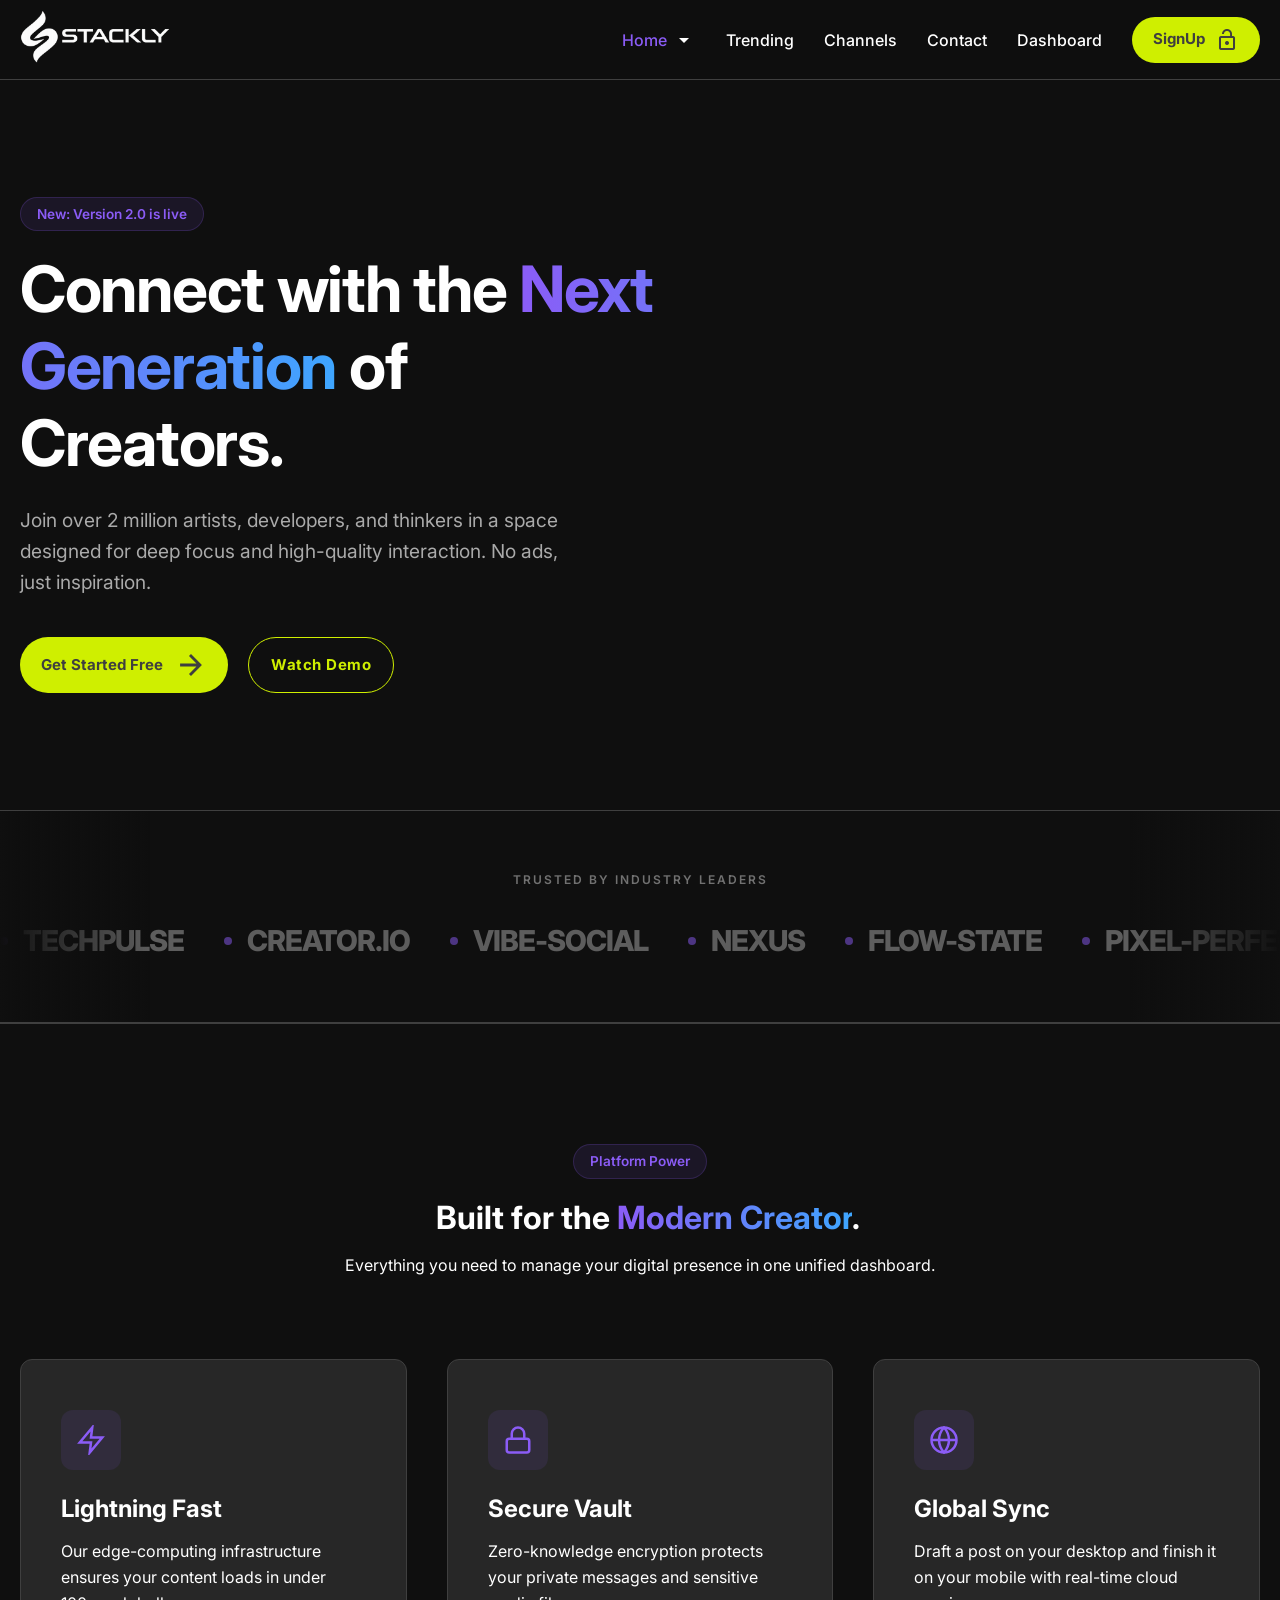
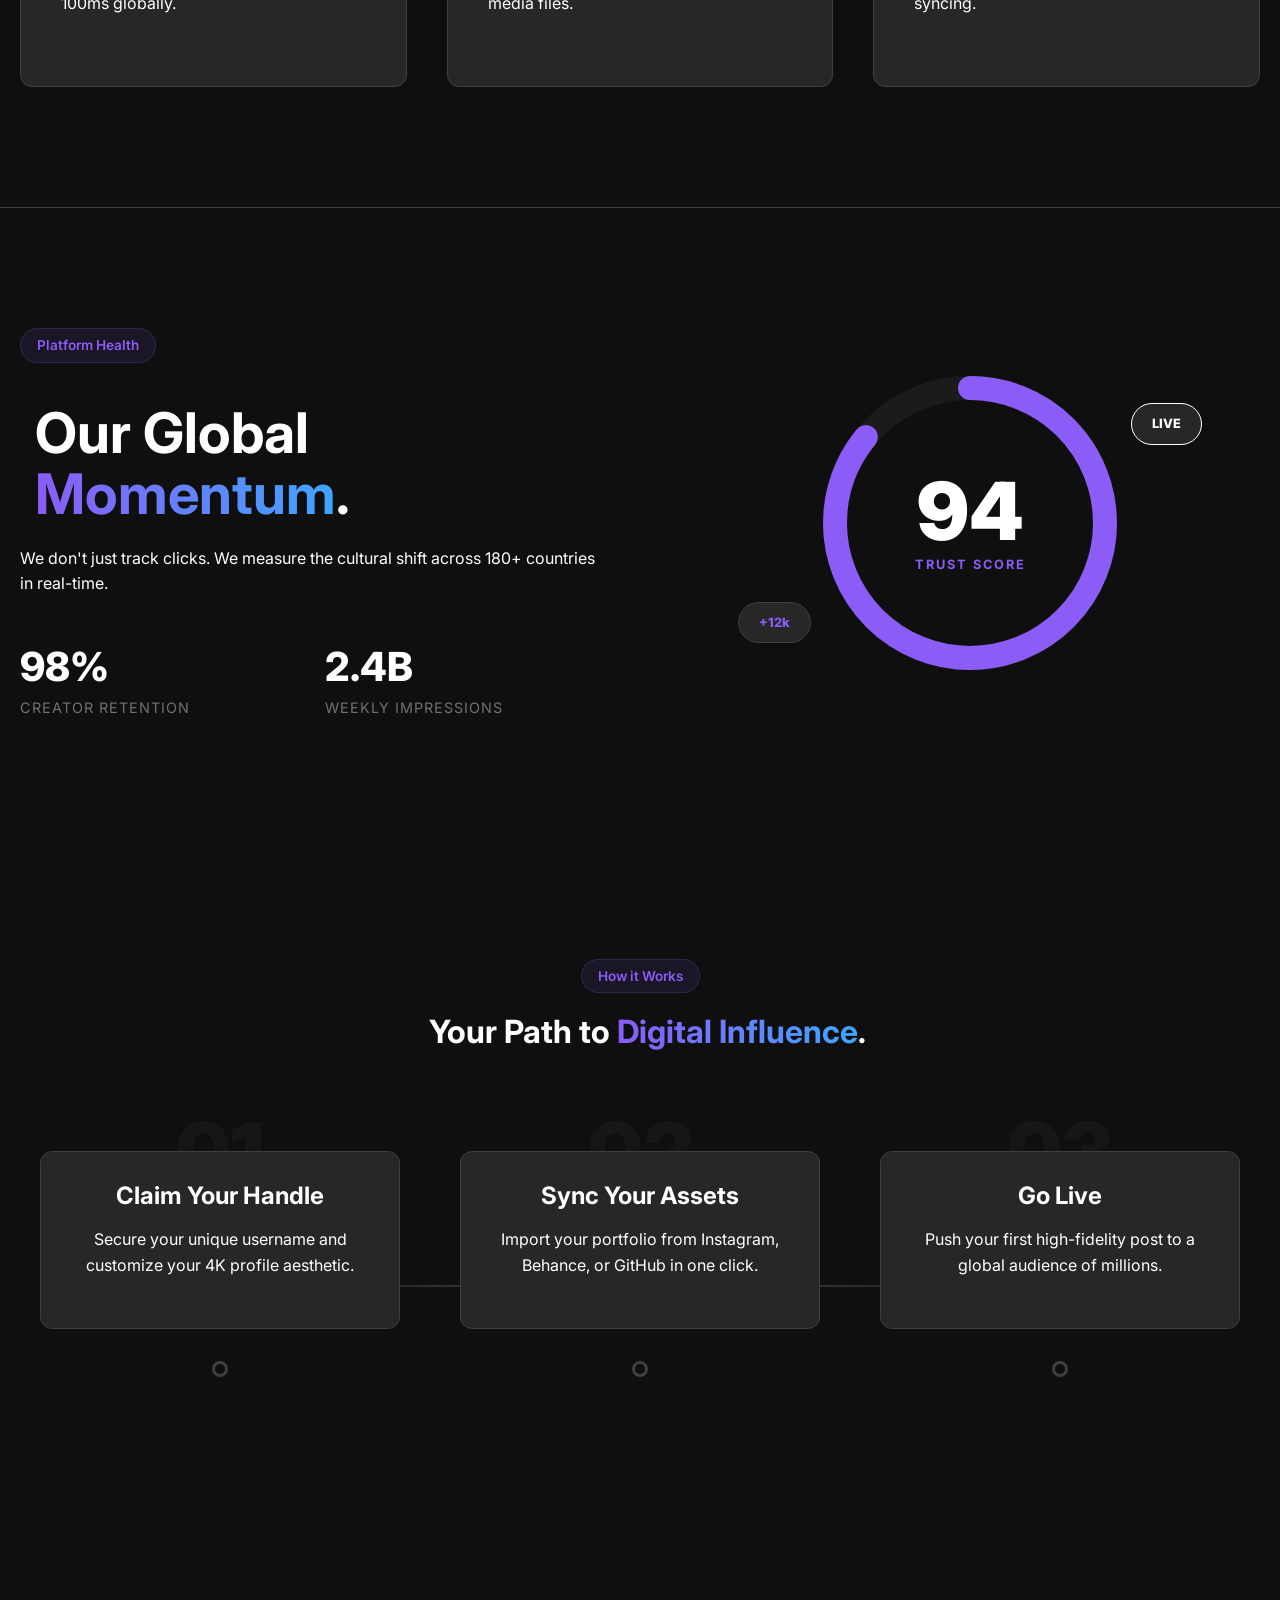
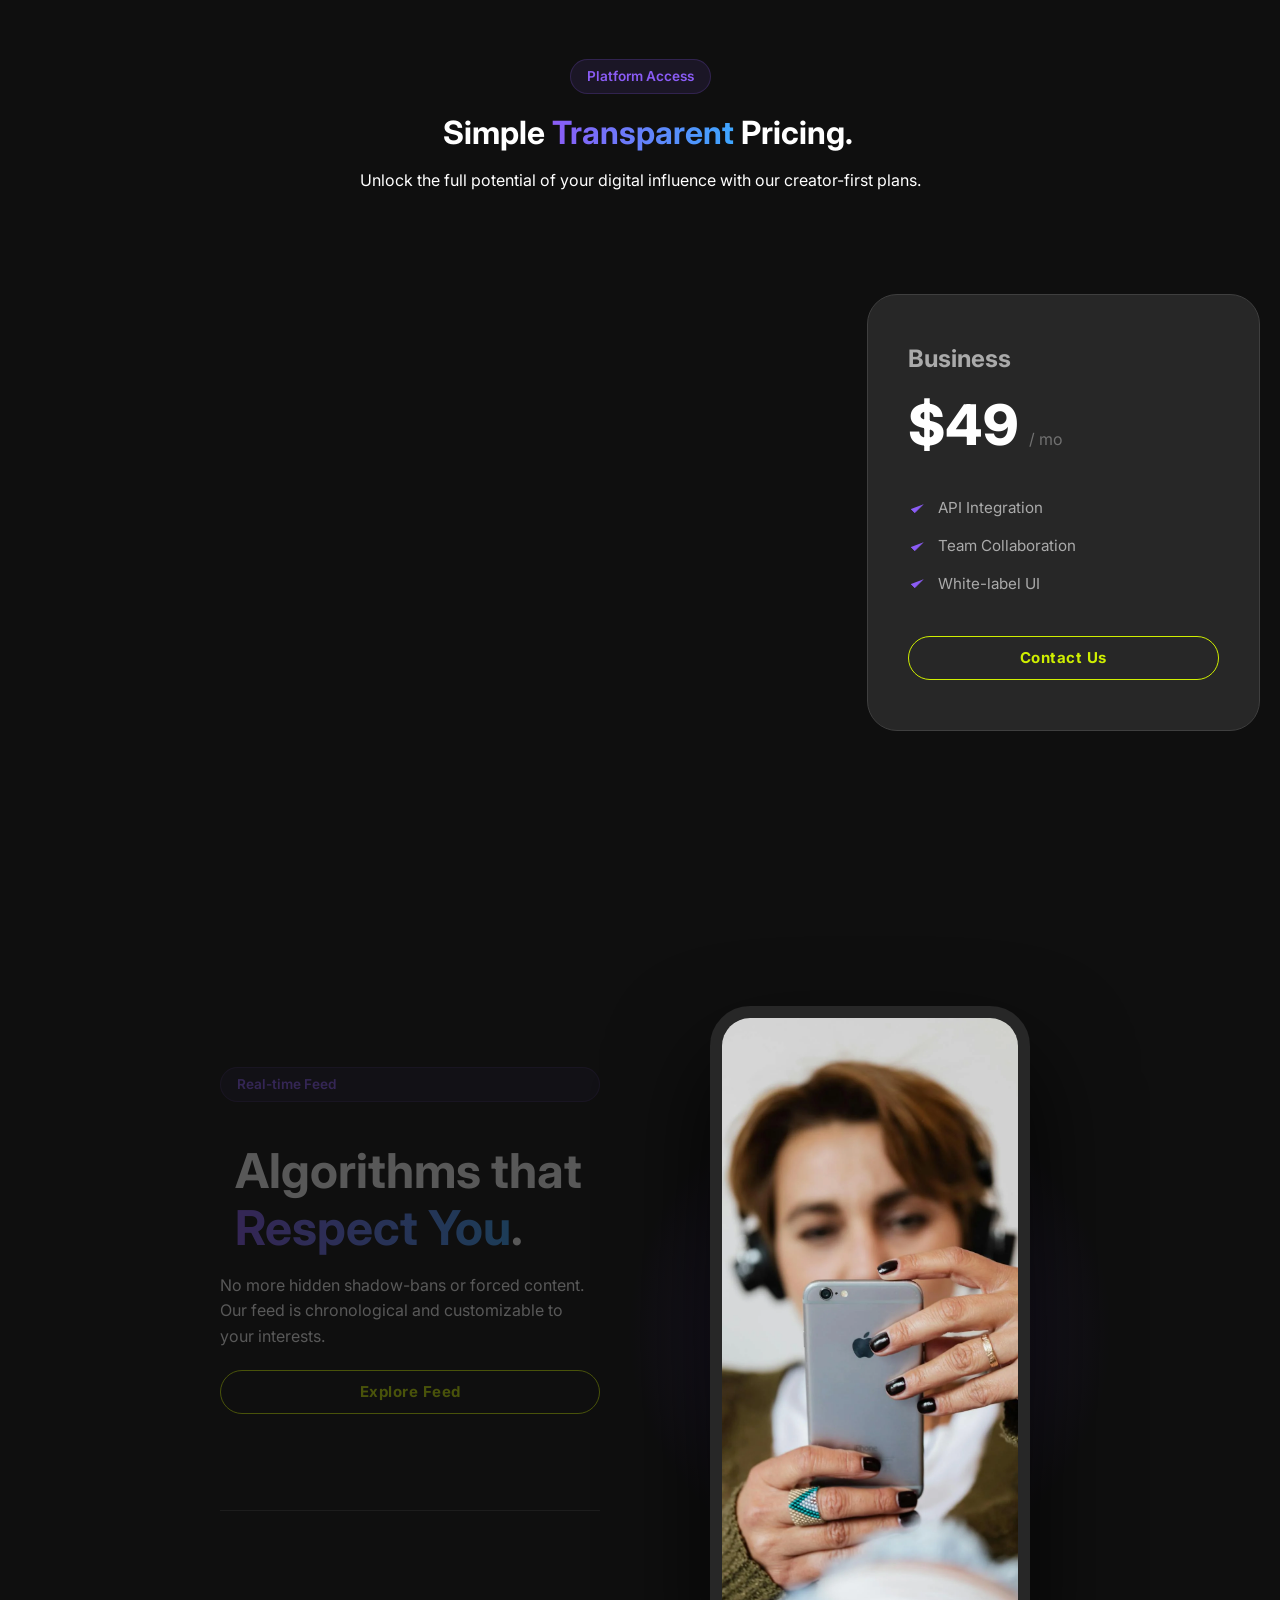
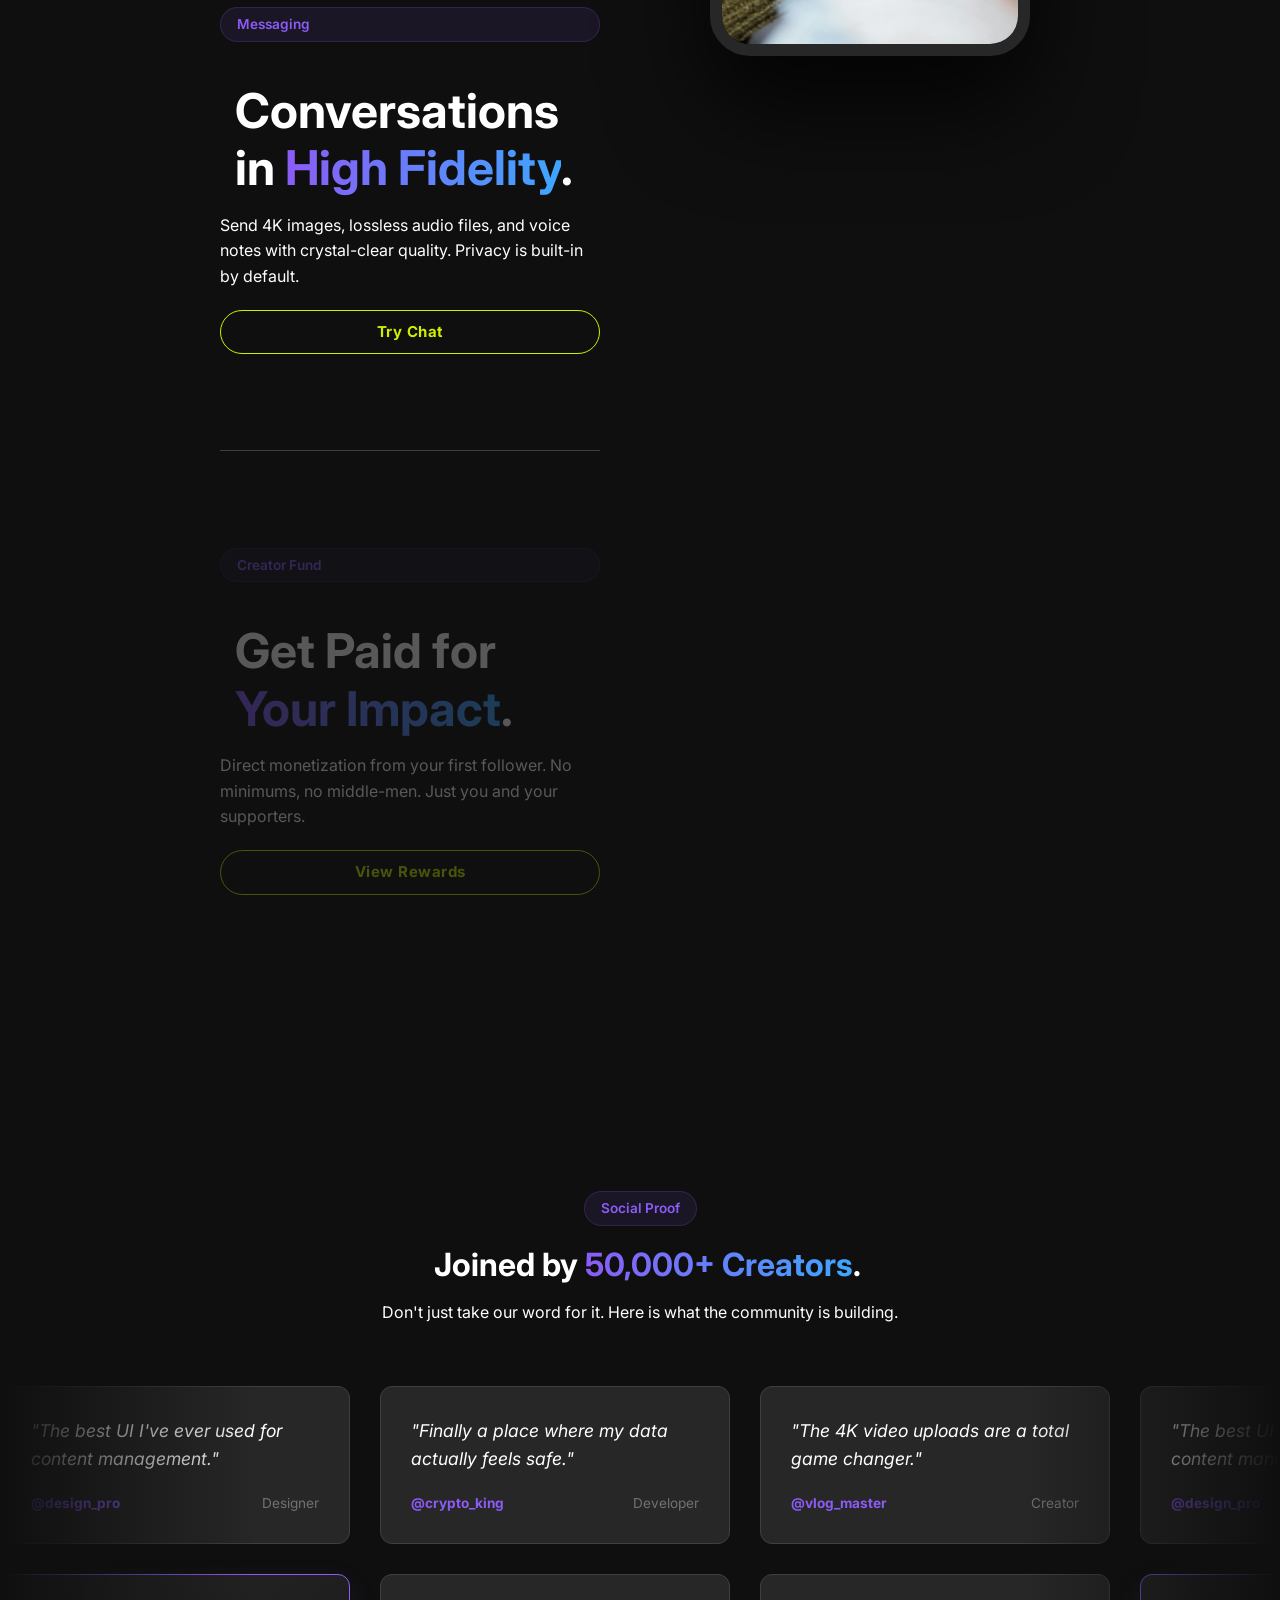
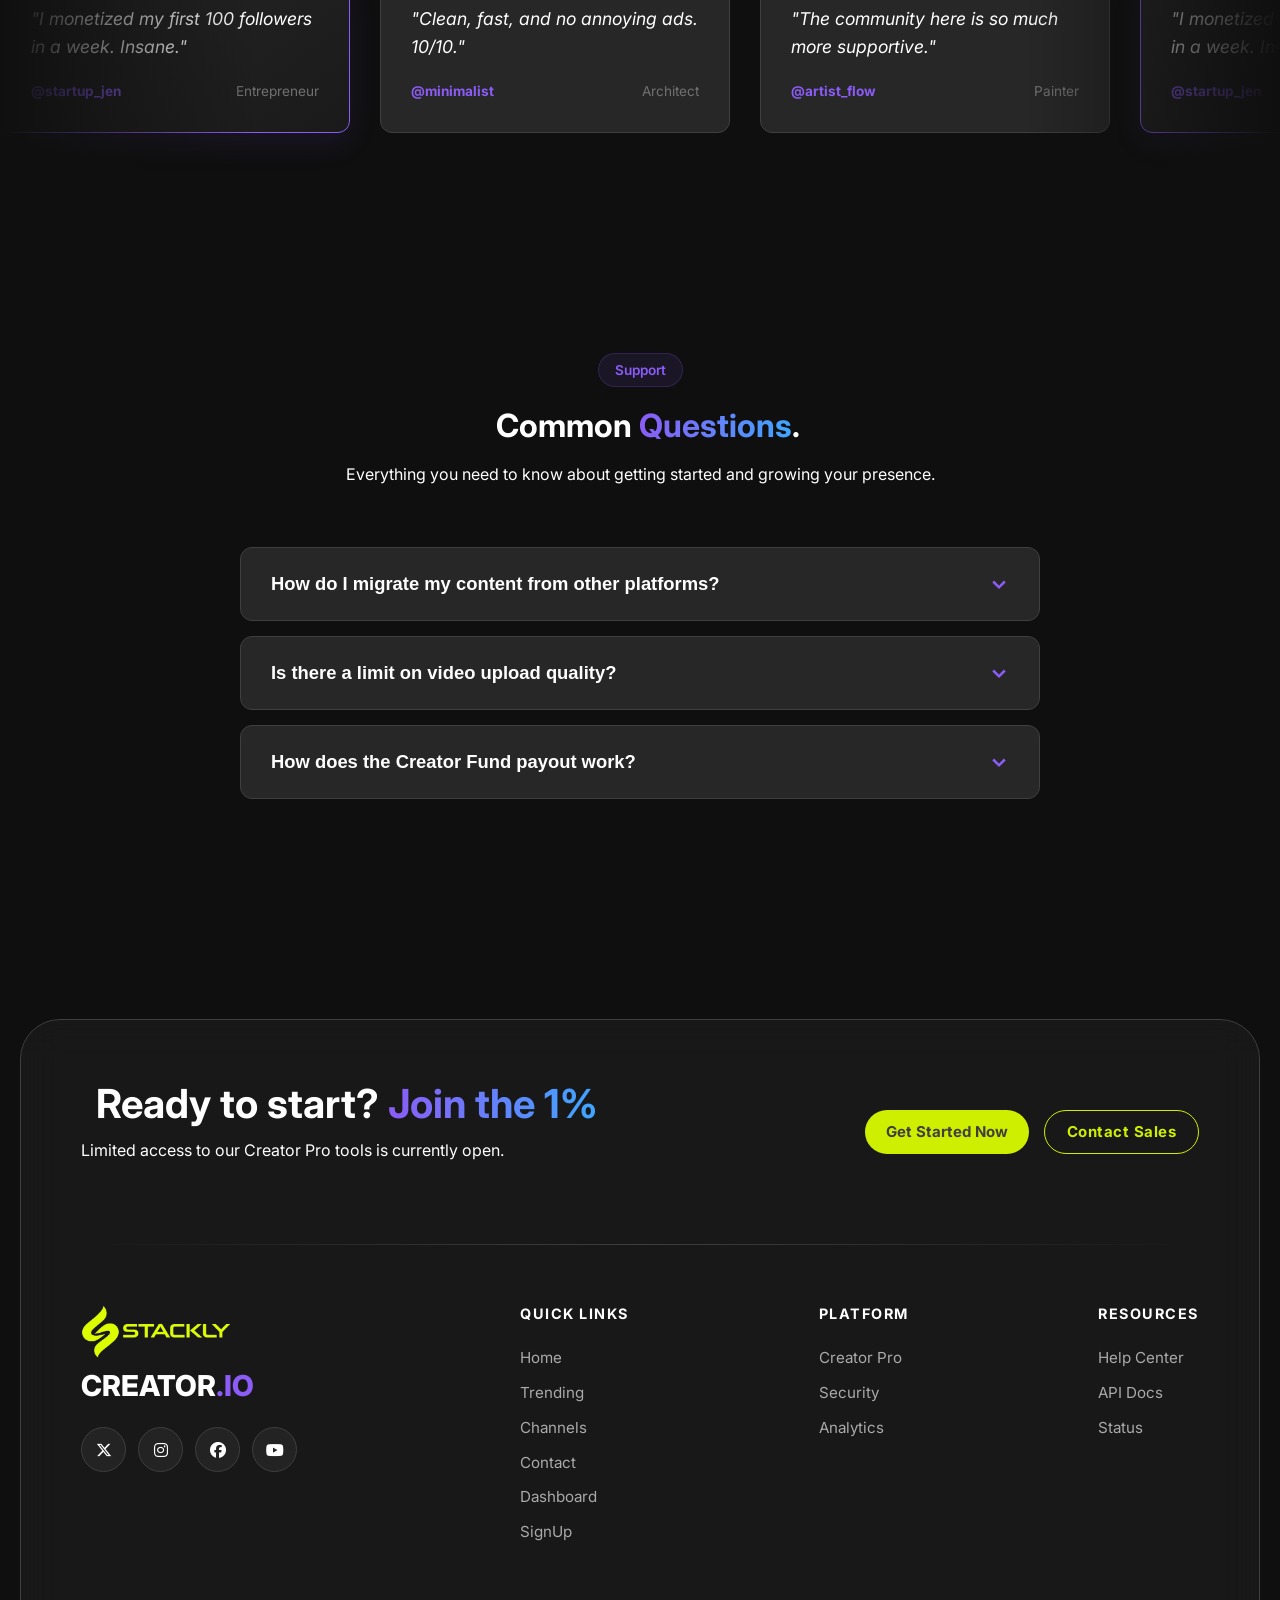
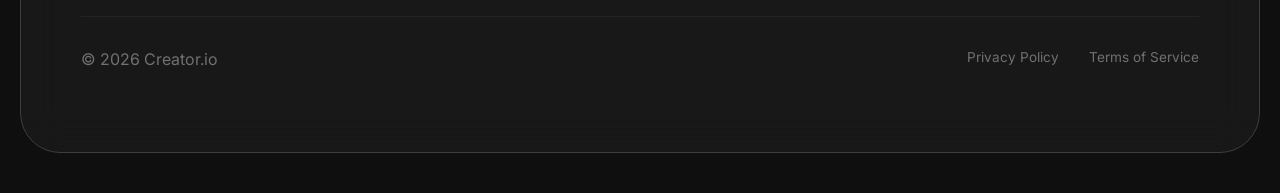
==== commit f934377d: "Add files via upload" ====
--- a/index.html
+++ b/index.html
@@ -45,18 +45,19 @@
                     <li class="dropdown">
                         <div class="home-link">
                             <a href="index.html" class="active nav-link">Home</a>
-                            <!-- <span class="material-icons dropdown-arrow">arrow_drop_down</span> -->
-                        </div>
-
-                        <!-- <ul class="dropdown-menu">
+                            <span class="material-icons dropdown-arrow">arrow_drop_down</span>
+                        </div>
+
+                        <ul class="dropdown-menu">
                             <li><a href="./home 2/index.html">Home Style 2</a></li>
-                        </ul> -->
+                        </ul>
                     </li>
-                    <li><a href="about.html" class="nav-link">Trending</a></li>
-                    <li><a href="service.html" class="nav-link">Channels</a></li>
-                    <li><a href="service.html" class="nav-link">Contact</a></li>
-                    <li><a href="service.html" class="nav-link">Dashboard</a></li>
-                    <li><a href="sign.html" class="button">SignUp <span class="material-icons">lock_open</span></a></li>
+                    <li><a href="trending.html" class="nav-link">Trending</a></li>
+                    <li><a href="channel.html" class="nav-link">Channels</a></li>
+                    <li><a href="contact.html" class="nav-link">Contact</a></li>
+                    <li><a href="dashboard.html" class="nav-link">Dashboard</a></li>
+                    <li><a href="signup.html" class="button">SignUp <span class="material-icons">lock_open</span></a>
+                    </li>
                 </ul>
             </nav>
         </div>
@@ -67,6 +68,7 @@
 
 
     <main>
+
         <section class="hero-section">
             <div class="hero-container">
                 <div class="hero-content">
@@ -75,13 +77,13 @@
                     <p>Join over 2 million artists, developers, and thinkers in a space designed for deep focus and
                         high-quality interaction. No ads, just inspiration.</p>
                     <div class="hero-btns">
-                        <a href="#" class="button">
+                        <a href="./404.html" class="button">
                             Get Started Free
                             <svg viewBox="0 0 24 24" fill="none" stroke="currentColor" stroke-width="2">
                                 <path d="M5 12h14M12 5l7 7-7 7" />
                             </svg>
                         </a>
-                        <a href="#" class="btn-secondary">Watch Demo</a>
+                        <a href="./404.html" class="btn-secondary">Watch Demo</a>
                     </div>
                 </div>
                 <div class="hero-visual">
@@ -175,14 +177,52 @@
                     <div class="card-glow"></div>
                 </div>
             </div>
-
-            <!-- <div class="final-cta">
-                <h3>Ready to change your social experience?</h3>
-                <div class="hero-btns" style="justify-content: center;">
-                    <a href="#" class="button">Create Account Now</a>
-                </div>
-            </div> -->
-        </section>
+        </section>
+
+
+
+
+
+
+        <section class="impact-metrics-section">
+            <div class="impact-container">
+
+                <div class="impact-text">
+                    <span class="badge">Platform Health</span>
+                    <h2>Our Global <br><span class="text-gradient">Momentum</span>.</h2>
+                    <p>We don't just track clicks. We measure the cultural shift across 180+ countries in real-time.</p>
+
+                    <div class="impact-grid">
+                        <div class="metric-item">
+                            <span class="m-val">98%</span>
+                            <span class="m-lbl">Creator Retention</span>
+                        </div>
+                        <div class="metric-item">
+                            <span class="m-val">2.4B</span>
+                            <span class="m-lbl">Weekly Impressions</span>
+                        </div>
+                    </div>
+                </div>
+
+                <div class="impact-visual">
+                    <div class="score-ring-wrapper">
+                        <svg class="score-ring" viewBox="0 0 100 100">
+                            <circle class="ring-bg" cx="50" cy="50" r="45"></circle>
+                            <circle class="ring-fill" cx="50" cy="50" r="45"></circle>
+                        </svg>
+                        <div class="ring-content">
+                            <span class="score-num">94</span>
+                            <span class="score-text">Trust Score</span>
+                        </div>
+                    </div>
+                    <div class="data-blob db-1">LIVE</div>
+                    <div class="data-blob db-2">+12k</div>
+                </div>
+
+            </div>
+        </section>
+
+
 
 
 
@@ -231,63 +271,83 @@
 
 
 
-<section class="premium-pricing">
-    <div class="pricing-header">
-        <span class="badge">Platform Access</span>
-        <h2>Simple <span class="text-gradient">Transparent</span> Pricing.</h2>
-        <p>Unlock the full potential of your digital influence with our creator-first plans.</p>
-    </div>
-
-    <div class="pricing-3d-wrapper">
-        <div class="pricing-card-3d">
-            <div class="card-inner">
-                <div class="card-head">
-                    <h3>Starter</h3>
-                    <div class="price-box">$0 <span>/ mo</span></div>
-                </div>
-                <ul class="feature-list-premium">
-                    <li><svg viewBox="0 0 24 24"><path d="M20 6L9 17l-5-5"/></svg> 1080p Uploads</li>
-                    <li><svg viewBox="0 0 24 24"><path d="M20 6L9 17l-5-5"/></svg> Standard Analytics</li>
-                    <li><svg viewBox="0 0 24 24"><path d="M20 6L9 17l-5-5"/></svg> Community Access</li>
-                </ul>
-                <a href="#" class="btn-secondary">Start Free</a>
-            </div>
-        </div>
-
-        <div class="pricing-card-3d featured">
-            <div class="card-inner">
-                <div class="popular-badge">Best Value</div>
-                <div class="card-head">
-                    <h3>Creator Pro</h3>
-                    <div class="price-box">$15 <span>/ mo</span></div>
-                </div>
-                <ul class="feature-list-premium">
-                    <li><svg viewBox="0 0 24 24"><path d="M20 6L9 17l-5-5"/></svg> 4K Lossless Video</li>
-                    <li><svg viewBox="0 0 24 24"><path d="M20 6L9 17l-5-5"/></svg> Custom Branding</li>
-                    <li><svg viewBox="0 0 24 24"><path d="M20 6L9 17l-5-5"/></svg> Priority Support</li>
-                    <li><svg viewBox="0 0 24 24"><path d="M20 6L9 17l-5-5"/></svg> Early Beta Access</li>
-                </ul>
-                <a href="#" class="button">Go Pro Now</a>
-                <div class="glow-effect"></div>
-            </div>
-        </div>
-
-        <div class="pricing-card-3d">
-            <div class="card-inner">
-                <div class="card-head">
-                    <h3>Business</h3>
-                    <div class="price-box">$49 <span>/ mo</span></div>
-                </div>
-                <ul class="feature-list-premium">
-                    <li><svg viewBox="0 0 24 24"><path d="M20 6L9 17l-5-5"/></svg> API Integration</li>
-                    <li><svg viewBox="0 0 24 24"><path d="M20 6L9 17l-5-5"/></svg> Team Collaboration</li>
-                    <li><svg viewBox="0 0 24 24"><path d="M20 6L9 17l-5-5"/></svg> White-label UI</li>
-                </ul>
-                <a href="#" class="btn-secondary">Contact Us</a>
-            </div>
-        </div>
-    </div>
-</section>
+        <section class="premium-pricing">
+            <div class="pricing-header">
+                <span class="badge">Platform Access</span>
+                <h2>Simple <span class="text-gradient">Transparent</span> Pricing.</h2>
+                <p>Unlock the full potential of your digital influence with our creator-first plans.</p>
+            </div>
+
+            <div class="pricing-3d-wrapper">
+                <div class="pricing-card-3d">
+                    <div class="card-inner">
+                        <div class="card-head">
+                            <h3>Starter</h3>
+                            <div class="price-box">$0 <span>/ mo</span></div>
+                        </div>
+                        <ul class="feature-list-premium">
+                            <li><svg viewBox="0 0 24 24">
+                                    <path d="M20 6L9 17l-5-5" />
+                                </svg> 1080p Uploads</li>
+                            <li><svg viewBox="0 0 24 24">
+                                    <path d="M20 6L9 17l-5-5" />
+                                </svg> Standard Analytics</li>
+                            <li><svg viewBox="0 0 24 24">
+                                    <path d="M20 6L9 17l-5-5" />
+                                </svg> Community Access</li>
+                        </ul>
+                        <a href="./404.html" class="btn-secondary">Start Free</a>
+                    </div>
+                </div>
+
+                <div class="pricing-card-3d featured">
+                    <div class="card-inner">
+                        <div class="popular-badge">Best Value</div>
+                        <div class="card-head">
+                            <h3>Creator Pro</h3>
+                            <div class="price-box">$15 <span>/ mo</span></div>
+                        </div>
+                        <ul class="feature-list-premium">
+                            <li><svg viewBox="0 0 24 24">
+                                    <path d="M20 6L9 17l-5-5" />
+                                </svg> 4K Lossless Video</li>
+                            <li><svg viewBox="0 0 24 24">
+                                    <path d="M20 6L9 17l-5-5" />
+                                </svg> Custom Branding</li>
+                            <li><svg viewBox="0 0 24 24">
+                                    <path d="M20 6L9 17l-5-5" />
+                                </svg> Priority Support</li>
+                            <li><svg viewBox="0 0 24 24">
+                                    <path d="M20 6L9 17l-5-5" />
+                                </svg> Early Beta Access</li>
+                        </ul>
+                        <a href="./404.html" class="button">Go Pro Now</a>
+                        <div class="glow-effect"></div>
+                    </div>
+                </div>
+
+                <div class="pricing-card-3d">
+                    <div class="card-inner">
+                        <div class="card-head">
+                            <h3>Business</h3>
+                            <div class="price-box">$49 <span>/ mo</span></div>
+                        </div>
+                        <ul class="feature-list-premium">
+                            <li><svg viewBox="0 0 24 24">
+                                    <path d="M20 6L9 17l-5-5" />
+                                </svg> API Integration</li>
+                            <li><svg viewBox="0 0 24 24">
+                                    <path d="M20 6L9 17l-5-5" />
+                                </svg> Team Collaboration</li>
+                            <li><svg viewBox="0 0 24 24">
+                                    <path d="M20 6L9 17l-5-5" />
+                                </svg> White-label UI</li>
+                        </ul>
+                        <a href="./404.html" class="btn-secondary">Contact Us</a>
+                    </div>
+                </div>
+            </div>
+        </section>
 
 
 
@@ -302,15 +362,15 @@
                         <h2>Algorithms that <span class="text-gradient">Respect You</span>.</h2>
                         <p>No more hidden shadow-bans or forced content. Our feed is chronological and customizable to
                             your interests.</p>
-                        <a href="#" class="btn-secondary">Explore Feed</a>
-                    </div>
-
+                        <a href="./404.html" class="btn-secondary">Explore Feed</a>
+                    </div>
+ 
                     <div class="reveal-item" data-step="2">
                         <span class="badge">Messaging</span>
                         <h2>Conversations in <span class="text-gradient">High Fidelity</span>.</h2>
                         <p>Send 4K images, lossless audio files, and voice notes with crystal-clear quality. Privacy is
                             built-in by default.</p>
-                        <a href="#" class="btn-secondary">Try Chat</a>
+                        <a href="./404.html" class="btn-secondary">Try Chat</a>
                     </div>
 
                     <div class="reveal-item" data-step="3">
@@ -318,15 +378,14 @@
                         <h2>Get Paid for <span class="text-gradient">Your Impact</span>.</h2>
                         <p>Direct monetization from your first follower. No minimums, no middle-men. Just you and your
                             supporters.</p>
-                        <a href="#" class="btn-secondary">View Rewards</a>
+                        <a href="./404.html" class="btn-secondary">View Rewards</a>
                     </div>
                 </div>
 
                 <div class="reveal-visual">
                     <div class="phone-mockup">
                         <div class="phone-screen">
-                            <img src="https://images.unsplash.com/photo-1616469829581-73993eb86b02?auto=format&fit=crop&w=800&q=80"
-                                alt="App UI" id="phone-img">
+                            <img src="./assets/hero.webp" alt="App UI" id="phone-img">
                         </div>
                         <div class="phone-button"></div>
                     </div>
@@ -334,6 +393,9 @@
                 </div>
             </div>
         </section>
+
+
+
 
 
 
@@ -480,61 +542,80 @@
 
 
 
-<footer class="glass-footer">
-    <div class="footer-wrapper">
-        <div class="footer-cta-minimal">
-            <div class="cta-text">
-                <h2>Ready to start? <span class="text-gradient">Join the 1%</span></h2>
-                <p>Limited access to our Creator Pro tools is currently open.</p>
-            </div>
-            <div class="cta-actions">
-                <a href="#" class="button">Get Started Now</a>
-                <a href="#" class="btn-secondary">Contact Sales</a>
+    <footer class="glass-footer">
+        <div class="footer-wrapper">
+            <div class="footer-cta-minimal">
+                <div class="cta-text">
+
+                    <h2>Ready to start? <span class="text-gradient">Join the 1%</span></h2>
+                    <p>Limited access to our Creator Pro tools is currently open.</p>
+                </div>
+                <div class="cta-actions">
+                    <a href="./404.html" class="button">Get Started Now</a>
+                    <a href="./404.html" class="btn-secondary">Contact Sales</a>
+                </div>
+            </div>
+
+            <div class="footer-divider"></div>
+
+            <div class="footer-main-grid">
+
+                <div class="brand-zone">
+                    <a href="index.html">
+                        <img src="./assets/yellow.webp" alt="logo" width="150px">
+                    </a>
+                    <div class="footer-logo">CREATOR<span>.IO</span></div>
+                    <div class="social-pills">
+                        <a href="./404.html" class="pill">
+                            <i class="fa-brands fa-x-twitter"></i>
+                        </a>
+                        <a href="./404.html" class="pill">
+                            <i class="fa-brands fa-instagram"></i>
+                        </a>
+                        <a href="./404.html" class="pill">
+                            <i class="fa-brands fa-facebook"></i>
+                        </a>
+                        <a href="./404.html" class="pill">
+                            <i class="fa-brands fa-youtube"></i>
+                        </a>
+
+                    </div>
+                </div>
+
+                <div class="links-zone">
+                    <div class="link-col">
+                        <h4>Quick Links</h4>
+                        <a href="index.html">Home</a>
+                        <a href="trending.html">Trending</a>
+                        <a href="channel.html">Channels</a>
+                        <a href="contact.html">Contact</a>
+                        <a href="dashboard.html">Dashboard</a>
+                        <a href="signup.html">SignUp</a>
+                    </div>
+                    <div class="link-col">
+                        <h4>Platform</h4>
+                        <a href="./404.html">Creator Pro</a>
+                        <a href="./404.html">Security</a>
+                        <a href="./404.html">Analytics</a>
+                    </div>
+                    <div class="link-col">
+                        <h4>Resources</h4>
+                        <a href="./404.html">Help Center</a>
+                        <a href="./404.html">API Docs</a>
+                        <a href="./404.html">Status</a>
+                    </div>
+                </div>
+            </div>
+
+            <div class="footer-legal">
+                <p>&copy; 2026 Creator.io</p>
+                <div class="legal-links">
+                    <a href="./404.html">Privacy Policy</a>
+                    <a href="./404.html">Terms of Service</a>
+                </div>
             </div>
         </div>
-
-        <div class="footer-divider"></div>
-
-        <div class="footer-main-grid">
-            <div class="brand-zone">
-                <div class="footer-logo">CREATOR<span>.IO</span></div>
-                <div class="social-pills">
-                    <a href="#" class="pill"><svg viewBox="0 0 24 24" fill="currentColor"><path d="M24 4.557c-.883.392-1.832.656-2.828.775 1.017-.609 1.798-1.574 2.165-2.724-.951.564-2.005.974-3.127 1.195-.897-.957-2.178-1.555-3.594-1.555-3.179 0-5.515 2.966-4.797 6.045-4.091-.205-7.719-2.165-10.148-5.144-1.29 2.213-.669 5.108 1.523 6.574-.806-.026-1.566-.247-2.229-.616-.054 2.281 1.581 4.415 3.949 4.89-.693.188-1.452.232-2.224.084.626 1.956 2.444 3.379 4.6 3.419-2.07 1.623-4.678 2.348-7.29 2.04 2.179 1.397 4.768 2.212 7.548 2.212 9.142 0 14.307-7.721 13.995-14.646.962-.695 1.797-1.562 2.457-2.549z" /></svg></a>
-                    <a href="#" class="pill"><svg viewBox="0 0 24 24" fill="currentColor"><path d="M12 2.163c3.204 0 3.584.012 4.85.07 3.252.148 4.771 1.691 4.919 4.919.058 1.265.069 1.645.069 4.849s-.011 3.585-.069 4.85c-.149 3.225-1.664 4.771-4.919 4.919-1.266.058-1.644.07-4.85.07s-3.584-.012-4.849-.07c-3.26-.149-4.771-1.699-4.919-4.92-.058-1.265-.07-1.644-.07-4.849s.012-3.584.07-4.849c.149-3.227 1.664-4.771 4.919-4.919 1.266-.057 1.645-.069 4.849-.069z" /></svg></a>
-                </div>
-            </div>
-
-            <div class="links-zone">
-                <div class="link-col">
-                    <h4>Explore</h4>
-                    <a href="#">Dashboard</a>
-                    <a href="#">Community</a>
-                    <a href="#">Pricing</a>
-                </div>
-                <div class="link-col">
-                    <h4>Platform</h4>
-                    <a href="#">Creator Pro</a>
-                    <a href="#">Security</a>
-                    <a href="#">Analytics</a>
-                </div>
-                <div class="link-col">
-                    <h4>Resources</h4>
-                    <a href="#">Help Center</a>
-                    <a href="#">API Docs</a>
-                    <a href="#">Status</a>
-                </div>
-            </div>
-        </div>
-
-        <div class="footer-legal">
-            <p>&copy; 2026 Creator.io</p>
-            <div class="legal-links">
-                <a href="#">Privacy Policy</a>
-                <a href="#">Terms of Service</a>
-            </div>
-        </div>
-    </div>
-</footer>
+    </footer>
 
 
     <script src="script.js"></script>
--- a/style.css
+++ b/style.css
@@ -1,4 +1,79 @@
-.nav-menu .nav-list .button{
+.dropdown {
+    position: relative;
+}
+
+.home-link {
+    display: flex;
+    align-items: center;
+    gap: 5px;
+}
+
+.dropdown-arrow {
+    cursor: pointer;
+    font-size: 12px;
+}
+
+.dropdown-menu {
+    position: absolute;
+    top: 100%;
+    left: 0;
+    background-color: white;
+    list-style: none;
+    min-width: 180px;
+    display: none;
+}
+
+.dropdown-menu li a {
+    display: block;
+    padding: 10px 20px;
+    text-decoration: none;
+    color: black;
+}
+
+.dropdown-menu li a:hover {
+    background-color: var(--bg-dark);
+}
+
+.dropdown.show .dropdown-menu {
+    display: block;
+}
+
+@media screen and (max-width:768px) {
+
+    .dropdown {
+        width: 100%;
+    }
+
+    .home-link {
+        justify-content: space-between;
+        width: 100%;
+    }
+
+    .dropdown-menu {
+        position: static;
+        width: 100%;
+        background-color: #111;
+    }
+
+    .dropdown-menu li a {
+        color: white;
+        padding: 12px 15px;
+    }
+
+}
+
+
+
+
+
+
+
+
+:root {
+    --text-gradient: linear-gradient(90deg, #8B5CF6, #3EA6FF);
+}
+
+.nav-menu .nav-list .button {
     display: flex;
     flex-direction: row;
     justify-content: center;
@@ -6,24 +81,14 @@
     gap: 10px;
 }
 
-
-
-
-
-/* --- Custom Landing Page Variables --- */
-:root {
-    --text-gradient: linear-gradient(90deg, #8B5CF6, #3EA6FF);
-}
-
 .text-gradient {
     background: var(--text-gradient);
     -webkit-background-clip: text;
     -webkit-text-fill-color: transparent;
 }
 
-/* --- Hero Section (Desktop First) --- */
 .hero-section {
-    padding: 160px 20px 80px; /* Space for fixed header */
+    padding: 160px 20px 80px;
     min-height: 90vh;
     display: flex;
     align-items: center;
@@ -51,7 +116,7 @@
 }
 
 .hero-content h1 {
-    font-size: 4rem; /* Larger for landing page impact */
+    font-size: 4rem;
     margin-bottom: 24px;
 }
 
@@ -67,25 +132,13 @@
     gap: 20px;
 }
 
-/* Hero Visual & Glassmorphism */
 .hero-visual {
     position: relative;
     display: flex;
     justify-content: center;
 }
 
-/* .glass-card video {
-    background: rgba(39, 39, 39, 0.4);
-    backdrop-filter: blur(20px);
-    border: 1px solid var(--border-subtle);
-    border-radius: var(--radius-sm);
-    padding: 15px;
-    box-shadow: 0 25px 50px -12px rgba(0, 0, 0, 0.5);
-    transform: perspective(1000px) rotateY(-10deg) rotateX(5deg);
-    transition: var(--transition);
-} */
-
-.glass-card video{
+.glass-card video {
     width: 100%;
     border-radius: 8px;
     display: block;
@@ -101,7 +154,6 @@
     display: block;
 }
 
-/* Stats Bar */
 .stats-bar {
     border-top: 1px solid var(--border-subtle);
     border-bottom: 1px solid var(--border-subtle);
@@ -130,7 +182,6 @@
     letter-spacing: 1px;
 }
 
-/* --- Media Query (Mobile 768px) --- */
 @media screen and (max-width: 768px) {
     .hero-section {
         padding: 120px 20px 60px;
@@ -138,7 +189,7 @@
     }
 
     .hero-container {
-        grid-template-columns: 1fr; /* Stack layout */
+        grid-template-columns: 1fr;
         gap: 50px;
     }
 
@@ -157,18 +208,18 @@
         width: 100%;
     }
 
-    .hero-btns .button, 
+    .hero-btns .button,
     .hero-btns .btn-secondary {
         width: 100%;
         justify-content: center;
     }
 
     .hero-visual {
-        order: -1; /* Move image above text on mobile for engagement */
+        order: -1;
     }
 
     .glass-card {
-        transform: none; /* Remove tilt for easier mobile viewing */
+        transform: none;
         max-width: 90%;
     }
 
@@ -185,7 +236,6 @@
 
 
 
-/* --- Marquee Section Styles --- */
 .marquee-section {
     background-color: var(--bg-main);
     padding: 60px 0;
@@ -220,7 +270,6 @@
     animation: scroll-left 30s linear infinite;
 }
 
-/* Pause animation on hover for accessibility */
 .marquee-wrapper:hover .marquee-content {
     animation-play-state: paused;
 }
@@ -243,7 +292,6 @@
     color: var(--brand-primary);
 }
 
-/* Small dot indicator inside marquee */
 .marquee-item span {
     width: 8px;
     height: 8px;
@@ -252,13 +300,16 @@
     display: inline-block;
 }
 
-/* Keyframes for the Infinite Loop */
 @keyframes scroll-left {
-    from { transform: translateX(0); }
-    to { transform: translateX(-100%); }
-}
-
-/* Side Gradient Fades (Masking) */
+    from {
+        transform: translateX(0);
+    }
+
+    to {
+        transform: translateX(-100%);
+    }
+}
+
 .marquee-section::before,
 .marquee-section::after {
     content: "";
@@ -279,34 +330,32 @@
     background: linear-gradient(to left, var(--bg-main), transparent);
 }
 
-/* --- Mobile View (768px) --- */
 @media screen and (max-width: 768px) {
     .marquee-section {
         padding: 40px 0;
     }
-    
+
     .marquee-item {
         font-size: 1.2rem;
         gap: 10px;
     }
 
     .marquee-content {
-        animation-duration: 20s; /* Faster scroll for mobile view */
+        animation-duration: 20s;
     }
 
     .marquee-section::before,
     .marquee-section::after {
-        width: 60px; /* Smaller fades on mobile */
-    }
-}
-
-
-
-
-
-
-
-/* --- Features Grid Styles --- */
+        width: 60px;
+    }
+}
+
+
+
+
+
+
+
 .features-grid-section {
     padding: 120px 20px;
     background-color: var(--bg-main);
@@ -327,7 +376,6 @@
     gap: 40px;
 }
 
-/* Feature Card Animation & UI */
 .feature-card {
     background: var(--bg-surface);
     padding: 50px 40px;
@@ -367,7 +415,6 @@
     height: 30px;
 }
 
-/* The Animated Glow Effect */
 .card-glow {
     position: absolute;
     top: 0;
@@ -384,25 +431,6 @@
     opacity: 1;
 }
 
-/* Final CTA Section */
-.final-cta {
-    margin-top: 100px;
-    text-align: center;
-    padding: 80px 40px;
-    background: linear-gradient(rgba(15, 15, 15, 0.8), rgba(15, 15, 15, 0.8)), 
-                url('https://images.unsplash.com/photo-1557683316-973673baf926?auto=format&fit=crop&w=1200&q=80');
-    background-size: cover;
-    background-position: center;
-    border-radius: var(--radius-sm);
-    border: 1px solid var(--border-subtle);
-}
-
-.final-cta h3 {
-    font-size: 2.5rem;
-    margin-bottom: 30px;
-}
-
-/* --- Mobile View (768px) --- */
 @media screen and (max-width: 768px) {
     .features-grid-container {
         grid-template-columns: 1fr;
@@ -428,8 +456,165 @@
 
 
 
-
-/* --- Journey Section Styles --- */
+.impact-metrics-section {
+    padding: 120px 20px;
+    background-color: var(--bg-main);
+    border-top: 1px solid var(--border-subtle);
+}
+
+.impact-container {
+    max-width: 1300px;
+    margin: 0 auto;
+    display: grid;
+    grid-template-columns: 1fr 1fr;
+    gap: 80px;
+    align-items: center;
+}
+
+.impact-text h2 {
+    font-size: 3.5rem;
+    line-height: 1.1;
+    margin: 20px 0;
+}
+
+.impact-grid {
+    display: grid;
+    grid-template-columns: 1fr 1fr;
+    gap: 30px;
+    margin-top: 40px;
+}
+
+.metric-item {
+    display: flex;
+    flex-direction: column;
+}
+
+.m-val {
+    font-size: 2.5rem;
+    font-weight: 800;
+    color: var(--brand-lime);
+}
+
+.m-lbl {
+    font-size: 0.9rem;
+    color: var(--text-dim);
+    text-transform: uppercase;
+    letter-spacing: 1px;
+}
+
+.impact-visual {
+    position: relative;
+    display: flex;
+    justify-content: center;
+    align-items: center;
+}
+
+.score-ring-wrapper {
+    position: relative;
+    width: 300px;
+    height: 300px;
+}
+
+.score-ring {
+    transform: rotate(-90deg);
+}
+
+.ring-bg {
+    fill: none;
+    stroke: rgba(255, 255, 255, 0.05);
+    stroke-width: 8;
+}
+
+.ring-fill {
+    fill: none;
+    stroke: var(--brand-primary);
+    stroke-width: 8;
+    stroke-linecap: round;
+    stroke-dasharray: 283;
+    stroke-dashoffset: 40;
+    transition: stroke-dashoffset 2s ease-out;
+}
+
+.ring-content {
+    position: absolute;
+    top: 50%;
+    left: 50%;
+    transform: translate(-50%, -50%);
+    text-align: center;
+}
+
+.score-num {
+    display: block;
+    font-size: 5rem;
+    font-weight: 900;
+    line-height: 1;
+}
+
+.score-text {
+    font-size: 0.8rem;
+    text-transform: uppercase;
+    color: var(--brand-primary);
+    font-weight: 700;
+    letter-spacing: 2px;
+}
+
+.data-blob {
+    position: absolute;
+    padding: 10px 20px;
+    background: var(--bg-surface);
+    border: 1px solid var(--border-subtle);
+    border-radius: 50px;
+    font-size: 0.8rem;
+    font-weight: 800;
+    animation: floating-data 4s infinite ease-in-out;
+}
+
+.db-1 {
+    top: 10%;
+    right: 10%;
+    color: var(--brand-lime);
+    border-color: var(--brand-lime);
+}
+
+.db-2 {
+    bottom: 10%;
+    left: 10%;
+    color: var(--brand-primary);
+}
+
+@keyframes floating-data {
+
+    0%,
+    100% {
+        transform: translateY(0);
+    }
+
+    50% {
+        transform: translateY(-20px);
+    }
+}
+
+@media screen and (max-width: 768px) {
+    .impact-container {
+        grid-template-columns: 1fr;
+        text-align: center;
+    }
+
+    .impact-grid {
+        justify-items: center;
+    }
+
+    .score-ring-wrapper {
+        width: 250px;
+        height: 250px;
+    }
+}
+
+
+
+
+
+
 .journey-section {
     padding: 120px 20px;
     background-color: var(--bg-main);
@@ -451,7 +636,6 @@
     padding-bottom: 50px;
 }
 
-/* The Horizontal Line */
 .timeline-line {
     position: absolute;
     top: 50%;
@@ -473,7 +657,7 @@
 .step-number {
     font-size: 5rem;
     font-weight: 900;
-    color: rgba(255, 255, 255, 0.03); /* Ghostly background number */
+    color: rgba(255, 255, 255, 0.03);
     position: absolute;
     top: -60px;
     left: 50%;
@@ -487,10 +671,9 @@
     padding: 30px;
     border-radius: var(--radius-sm);
     border: 1px solid var(--border-subtle);
-    margin-bottom: 40px; /* Space for the dot below */
-}
-
-/* The Glowing Dot */
+    margin-bottom: 40px;
+}
+
 .step-dot {
     width: 16px;
     height: 16px;
@@ -505,11 +688,10 @@
     transition: var(--transition);
 }
 
-/* --- Hover Animations --- */
 .timeline-step:hover .step-content {
     border-color: var(--brand-primary);
     transform: translateY(-10px);
-    box-shadow: 0 15px 30px rgba(0,0,0,0.5);
+    box-shadow: 0 15px 30px rgba(0, 0, 0, 0.5);
 }
 
 .timeline-step:hover .step-dot {
@@ -523,7 +705,6 @@
     transform: translateX(-50%) translateY(-10px);
 }
 
-/* --- Mobile View (768px) --- */
 @media screen and (max-width: 768px) {
     .timeline-container {
         flex-direction: column;
@@ -566,11 +747,15 @@
 
 
 
-/* --- Premium Pricing Styles --- */
+
+
+
+
+
 .premium-pricing {
     padding: 120px 20px;
     background-color: var(--bg-main);
-    perspective: 2000px; /* Enables 3D space */
+    perspective: 2000px;
 }
 
 .pricing-header {
@@ -587,7 +772,6 @@
     align-items: center;
 }
 
-/* 3D Card Logic */
 .pricing-card-3d {
     transition: transform 0.6s cubic-bezier(0.23, 1, 0.32, 1);
     transform-style: preserve-3d;
@@ -605,7 +789,6 @@
     overflow: hidden;
 }
 
-/* Hover Effects */
 .pricing-card-3d:hover {
     transform: translateZ(50px) translateY(-10px);
     z-index: 10;
@@ -616,7 +799,6 @@
     box-shadow: 0 30px 60px rgba(0, 0, 0, 0.5);
 }
 
-/* Featured Card Style */
 .pricing-card-3d.featured .card-inner {
     border: 2px solid var(--brand-primary);
     background: linear-gradient(180deg, #1a1a1a 0%, #0f0f0f 100%);
@@ -636,7 +818,6 @@
     text-transform: uppercase;
 }
 
-/* Pricing Typography */
 .card-head h3 {
     font-size: 1.5rem;
     color: var(--text-secondary);
@@ -655,7 +836,6 @@
     font-weight: 400;
 }
 
-/* Features List */
 .feature-list-premium {
     margin-bottom: 40px;
     list-style: none;
@@ -677,7 +857,6 @@
     fill: var(--brand-primary);
 }
 
-/* The Animated Background Glow */
 .glow-effect {
     position: absolute;
     top: -50%;
@@ -694,7 +873,6 @@
     opacity: 1;
 }
 
-/* --- Mobile View (768px) --- */
 @media screen and (max-width: 768px) {
     .pricing-3d-wrapper {
         grid-template-columns: 1fr;
@@ -706,20 +884,21 @@
     }
 
     .pricing-card-3d:hover {
-        transform: translateY(-10px); /* Remove Z-axis on mobile for stability */
-    }
-    
-    .price-box { font-size: 2.8rem; }
-}
-
-
-
-
-
-
-
-
-/* --- Reveal Section Styles --- */
+        transform: translateY(-10px);
+    }
+
+    .price-box {
+        font-size: 2.8rem;
+    }
+}
+
+
+
+
+
+
+
+
 .reveal-section {
     background-color: var(--bg-main);
     padding: 100px 20px;
@@ -728,7 +907,7 @@
 
 .reveal-container {
     max-width: 1400px;
-    margin: 0 auto;
+    margin: 0 200px;
     display: flex;
     gap: 80px;
 }
@@ -738,7 +917,7 @@
 }
 
 .reveal-item {
-    height: 60vh; /* Gives enough space to scroll past */
+    height: 60vh;
     display: flex;
     flex-direction: column;
     justify-content: center;
@@ -754,18 +933,16 @@
     margin-top: 20px;
 }
 
-/* --- Sticky Visual Logic --- */
 .reveal-visual {
     flex: 1;
     position: sticky;
-    top: 120px; /* Fixed height from top when scrolling */
+    top: 120px;
     height: 80vh;
     display: flex;
     align-items: center;
     justify-content: center;
 }
 
-/* Premium Phone Mockup UI */
 .phone-mockup {
     width: 320px;
     height: 650px;
@@ -773,7 +950,7 @@
     border: 12px solid #272727;
     border-radius: 40px;
     position: relative;
-    box-shadow: 0 50px 100px rgba(0,0,0,0.8);
+    box-shadow: 0 50px 100px rgba(0, 0, 0, 0.8);
     z-index: 5;
     overflow: hidden;
 }
@@ -800,42 +977,60 @@
     z-index: 1;
 }
 
-/* --- Mobile View (768px) --- */
-@media screen and (max-width: 768px) {
+
+
+
+@media (max-width:768px) {
+
+    .reveal-section {
+        padding: 80px 20px;
+    }
+
     .reveal-container {
         flex-direction: column;
+        margin: 0 20px;
+        gap: 40px;
+    }
+
+    .reveal-content {
+        flex: unset;
+    }
+
+    .reveal-item {
+        height: auto;
+        padding: 40px 0;
+        text-align: center;
+    }
+
+    .reveal-item h2 {
+        font-size: 2rem;
     }
 
     .reveal-visual {
         position: relative;
         top: 0;
         height: auto;
-        margin-bottom: 50px;
-        order: -1; /* Show phone first */
+        margin-top: 30px;
     }
 
     .phone-mockup {
-        width: 260px;
-        height: 520px;
-    }
-
-    .reveal-item {
-        height: auto;
-        padding: 60px 0;
-        text-align: center;
-    }
-}
-
-
-
-
-
-
-
-
-
-
-/* --- Testimonial Wall Styles --- */
+        width: 240px;
+        height: 500px;
+        margin: auto;
+    }
+
+    .visual-glow {
+        width: 320px;
+        height: 320px;
+    }
+
+}
+
+
+
+
+
+
 .testimonial-wall-section {
     padding: 100px 0;
     background-color: var(--bg-main);
@@ -866,7 +1061,6 @@
     gap: 30px;
 }
 
-/* Individual Cards */
 .wall-card {
     background: var(--bg-surface);
     border: 1px solid var(--border-subtle);
@@ -889,10 +1083,14 @@
     font-size: 0.85rem;
 }
 
-.wall-user strong { color: var(--brand-primary); }
-.wall-user span { color: var(--text-dim); }
-
-/* Highlighted Card Style */
+.wall-user strong {
+    color: var(--brand-primary);
+}
+
+.wall-user span {
+    color: var(--text-dim);
+}
+
 .wall-card.highlight {
     border-color: var(--brand-primary);
     background: linear-gradient(145deg, #272727, #1a1a1a);
@@ -905,7 +1103,6 @@
     z-index: 10;
 }
 
-/* --- Animations --- */
 .track-right {
     animation: scrollRight 40s linear infinite;
 }
@@ -915,21 +1112,29 @@
 }
 
 @keyframes scrollRight {
-    from { transform: translateX(-50%); }
-    to { transform: translateX(0); }
+    from {
+        transform: translateX(-50%);
+    }
+
+    to {
+        transform: translateX(0);
+    }
 }
 
 @keyframes scrollLeft {
-    from { transform: translateX(0); }
-    to { transform: translateX(-50%); }
-}
-
-/* Pause on Hover */
+    from {
+        transform: translateX(0);
+    }
+
+    to {
+        transform: translateX(-50%);
+    }
+}
+
 .wall-container:hover .wall-track {
     animation-play-state: paused;
 }
 
-/* Gradient Fade Edges */
 .testimonial-wall-section::before,
 .testimonial-wall-section::after {
     content: "";
@@ -951,28 +1156,27 @@
     background: linear-gradient(to left, var(--bg-main), transparent);
 }
 
-/* --- Mobile View (768px) --- */
 @media screen and (max-width: 768px) {
     .wall-card {
         width: 280px;
         padding: 20px;
     }
-    
-    .track-right, .track-left {
-        animation-duration: 25s; /* Faster on mobile */
-    }
-}
-
-
-
-
-
-
-
-
-
-
-/* --- FAQ Section Styles --- */
+
+    .track-right,
+    .track-left {
+        animation-duration: 25s;
+    }
+}
+
+
+
+
+
+
+
+
+
+
 .faq-section {
     padding: 120px 20px;
     background-color: var(--bg-main);
@@ -984,7 +1188,7 @@
 }
 
 .faq-container {
-    max-width: 800px; /* Narrower for better readability */
+    max-width: 800px;
     margin: 0 auto;
     display: flex;
     flex-direction: column;
@@ -1022,7 +1226,7 @@
 }
 
 .faq-answer {
-    max-height: 0; /* Hidden by default */
+    max-height: 0;
     overflow: hidden;
     transition: max-height 0.4s cubic-bezier(0.4, 0, 0.2, 1);
     padding: 0 30px;
@@ -1035,197 +1239,26 @@
     margin-bottom: 0;
 }
 
-/* --- Active/Open State --- */
 .faq-item.active {
     border-color: var(--brand-primary);
     box-shadow: 0 10px 30px rgba(139, 92, 246, 0.1);
 }
 
 .faq-item.active .faq-answer {
-    max-height: 200px; /* Adjust based on content length */
+    max-height: 200px;
 }
 
 .faq-item.active .faq-question svg {
     transform: rotate(180deg);
 }
 
-/* --- Mobile View (768px) --- */
 @media screen and (max-width: 768px) {
     .faq-question {
         padding: 20px;
         font-size: 1rem;
     }
-    
+
     .faq-answer {
         padding: 0 20px;
     }
-}
-
-
-
-
-
-
-
-
-/* --- Glass Footer Base --- */
-.glass-footer {
-    background-color: var(--bg-main);
-    padding: 100px 20px 40px;
-}
-
-.footer-wrapper {
-    max-width: 1400px;
-    margin: 0 auto;
-    background: rgba(39, 39, 39, 0.4); /* Glass Effect */
-    backdrop-filter: blur(20px);
-    border: 1px solid var(--border-subtle);
-    border-radius: 40px;
-    padding: 60px;
-    position: relative;
-    overflow: hidden;
-}
-
-/* --- 1. Top CTA Section --- */
-.footer-cta-minimal {
-    display: flex;
-    justify-content: space-between;
-    align-items: center;
-    margin-bottom: 60px;
-}
-
-.cta-text h2 {
-    font-size: 2.5rem;
-    margin-bottom: 10px;
-}
-
-.cta-actions {
-    display: flex;
-    gap: 15px;
-}
-
-.footer-divider {
-    height: 1px;
-    background: linear-gradient(90deg, transparent, var(--border-subtle), transparent);
-    margin-bottom: 60px;
-}
-
-/* --- 2. Main Grid Zone --- */
-.footer-main-grid {
-    display: grid;
-    grid-template-columns: 1fr 2fr;
-    gap: 100px;
-}
-
-.footer-logo {
-    font-size: 1.8rem;
-    font-weight: 800;
-    margin-bottom: 20px;
-}
-
-.footer-logo span { color: var(--brand-primary); }
-
-.social-pills {
-    display: flex;
-    gap: 12px;
-}
-
-.social-pills .pill {
-    width: 45px;
-    height: 45px;
-    display: flex;
-    align-items: center;
-    justify-content: center;
-    background: rgba(255, 255, 255, 0.05);
-    border: 1px solid var(--border-subtle);
-    border-radius: 50%;
-    transition: var(--transition);
-}
-
-.social-pills .pill:hover {
-    background: var(--brand-primary);
-    color: white;
-    transform: translateY(-3px);
-}
-
-.social-pills svg { width: 20px; }
-
-/* --- 3. Link Columns --- */
-.links-zone {
-    display: flex;
-    justify-content: space-between;
-}
-
-.link-col h4 {
-    font-size: 0.9rem;
-    color: var(--text-main);
-    text-transform: uppercase;
-    letter-spacing: 1.5px;
-    margin-bottom: 25px;
-}
-
-.link-col a {
-    display: block;
-    color: var(--text-secondary);
-    margin-bottom: 12px;
-    font-size: 0.95rem;
-    transition: var(--transition);
-}
-
-.link-col a:hover {
-    color: var(--brand-primary);
-    padding-left: 5px;
-}
-
-/* --- 4. Legal Bar --- */
-.footer-legal {
-    margin-top: 60px;
-    padding-top: 30px;
-    border-top: 1px solid rgba(255, 255, 255, 0.05);
-    display: flex;
-    justify-content: space-between;
-    color: var(--text-dim);
-    font-size: 0.85rem;
-}
-
-.legal-links {
-    display: flex;
-    gap: 30px;
-}
-
-.legal-links a:hover { color: var(--text-main); }
-
-/* --- Mobile View (768px) --- */
-@media screen and (max-width: 768px) {
-    .footer-wrapper {
-        padding: 40px 25px;
-        border-radius: 30px;
-    }
-
-    .footer-cta-minimal {
-        flex-direction: column;
-        text-align: center;
-        gap: 30px;
-    }
-
-    .cta-text h2 { font-size: 1.8rem; }
-
-    .footer-main-grid {
-        grid-template-columns: 1fr;
-        gap: 60px;
-        text-align: center;
-    }
-
-    .social-pills { justify-content: center; }
-
-    .links-zone {
-        flex-direction: column;
-        gap: 40px;
-    }
-
-    .footer-legal {
-        flex-direction: column;
-        align-items: center;
-        gap: 15px;
-    }
 }
--- a/root.css
+++ b/root.css
@@ -7,40 +7,23 @@
 
 :root {
     /* --- Brand Primary --- */
-    /* Replace your brand-red lines with these: */
-    --brand-primary: #8B5CF6;
-    /* Vivid Violet */
-    --brand-primary-hover: #7C3AED;
-    /* Deeper Purple for hover */
-
-    /* --- Backgrounds (The "Cinema" Look) --- */
-    --bg-main: #0F0F0F;
-    /* True YT Dark Mode background */
-    --bg-surface: #272727;
-    /* Cards, search bars, and hover surfaces */
-    --bg-nav: rgba(15, 15, 15, 0.95);
-    /* Semi-transparent top bar */
-
-    /* --- Typography --- */
-    --text-main: #FFFFFF;
-    /* Primary Headings */
-    --text-secondary: #AAAAAA;
-    /* Metadata (Views, dates, descriptions) */
-    --text-dim: #717171;
-    /* Disabled or minor footer links */
-
-    /* --- Borders & Accents --- */
-    --border-subtle: #3F3F3F;
-    /* Dividers between sections */
-    --accent-blue: #3EA6FF;
-    /* Action links (Subscribe/Links) */
-
-    /* --- Layout Specs --- */
-    --radius-full: 40px;
-    /* Pill-shaped buttons/inputs */
-    --radius-sm: 12px;
-    /* Video thumbnails/cards */
-    --transition: all 0.25s cubic-bezier(0.075, 0.82, 0.165, 1);
+     --brand-primary: #8B5CF6;
+     --brand-primary-hover: #7C3AED;
+ 
+     --bg-main: #0F0F0F;
+     --bg-surface: #272727;
+     --bg-nav: rgba(15, 15, 15, 0.95);
+ 
+     --text-main: #FFFFFF;
+     --text-secondary: #AAAAAA;
+     --text-dim: #717171;
+ 
+     --border-subtle: #3F3F3F;
+     --accent-blue: #3EA6FF;
+ 
+     --radius-full: 40px;
+     --radius-sm: 12px;
+     --transition: all 0.25s cubic-bezier(0.075, 0.82, 0.165, 1);
 }
 
 
@@ -135,26 +118,21 @@
 
 .btn-secondary:hover {
     background: rgba(207, 239, 0, 0.1);
-    /* Subtle lime tint */
-    color: #ffffff;
-    /* Text pops to white */
-    border-color: #ffffff;
-    /* Border turns white */
-    box-shadow: 0 0 15px rgba(207, 239, 0, 0.2);
+     color: #ffffff;
+     border-color: #ffffff;
+     box-shadow: 0 0 15px rgba(207, 239, 0, 0.2);
 }
 
 .btn-secondary>svg {
     width: 24px;
-    /* Slightly smaller to distinguish from primary */
-    margin-left: 10px;
+     margin-left: 10px;
     fill: currentColor;
     transition: transform 0.3s ease-in-out;
 }
 
 .btn-secondary:hover svg {
     transform: rotate(15deg);
-    /* Different animation than primary for variety */
-}
+ }
 
 .btn-secondary:active {
     transform: scale(0.96);
@@ -273,8 +251,7 @@
 .nav-link:hover,
 .nav-link.active {
     color: var(--brand-primary);
-    /* Electric Violet */
-}
+ }
 
 /* Mobile Toggle - Hidden on Desktop */
 .menu-toggle {
@@ -282,8 +259,7 @@
     flex-direction: column;
     gap: 6px;
     background: transparent !important;
-    /* Override your global button code */
-    border: none !important;
+     border: none !important;
     padding: 0 !important;
 }
 
@@ -303,8 +279,7 @@
         position: fixed;
         top: 80px;
         right: -100%;
-        /* Hidden */
-        width: 100%;
+         width: 100%;
         height: calc(100vh - 80px);
         background-color: var(--bg-main);
         transition: 0.4s cubic-bezier(0.075, 0.82, 0.165, 1);
@@ -322,8 +297,7 @@
         gap: 20px;
     }
 
-    /* Adjust SignUp button for mobile width */
-    .nav-list li {
+     .nav-list li {
         width: 100%;
     }
 
@@ -332,6 +306,176 @@
         width: 100%;
         justify-content: center;
     }
-
-
+}
+
+
+
+
+
+
+
+
+
+
+/* --- Glass Footer Base --- */
+.glass-footer {
+    background-color: var(--bg-main);
+    padding: 100px 20px 40px;
+}
+
+.footer-wrapper {
+    max-width: 1400px;
+    margin: 0 auto;
+    background: rgba(39, 39, 39, 0.4); 
+    backdrop-filter: blur(20px);
+    border: 1px solid var(--border-subtle);
+    border-radius: 40px;
+    padding: 60px;
+    position: relative;
+    overflow: hidden;
+}
+
+/* --- 1. Top CTA Section --- */
+.footer-cta-minimal {
+    display: flex;
+    justify-content: space-between;
+    align-items: center;
+    margin-bottom: 60px;
+}
+
+.cta-text h2 {
+    font-size: 2.5rem;
+    margin-bottom: 10px;
+}
+
+.cta-actions {
+    display: flex;
+    gap: 15px;
+}
+
+.footer-divider {
+    height: 1px;
+    background: linear-gradient(90deg, transparent, var(--border-subtle), transparent);
+    margin-bottom: 60px;
+}
+
+/* --- 2. Main Grid Zone --- */
+.footer-main-grid {
+    display: grid;
+    grid-template-columns: 1fr 2fr;
+    gap: 100px;
+}
+
+.footer-logo {
+    font-size: 1.8rem;
+    font-weight: 800;
+    margin-bottom: 20px;
+}
+
+.footer-logo span { color: var(--brand-primary); }
+
+.social-pills {
+    display: flex;
+    gap: 12px;
+}
+
+.social-pills .pill {
+    width: 45px;
+    height: 45px;
+    display: flex;
+    align-items: center;
+    justify-content: center;
+    background: rgba(255, 255, 255, 0.05);
+    border: 1px solid var(--border-subtle);
+    border-radius: 50%;
+    transition: var(--transition);
+}
+
+.social-pills .pill:hover {
+    background: var(--brand-primary);
+    color: white;
+    transform: translateY(-3px);
+}
+
+.social-pills svg { width: 20px; }
+
+/* --- 3. Link Columns --- */
+.links-zone {
+    display: flex;
+    justify-content: space-between;
+}
+
+.link-col h4 {
+    font-size: 0.9rem;
+    color: var(--text-main);
+    text-transform: uppercase;
+    letter-spacing: 1.5px;
+    margin-bottom: 25px;
+}
+
+.link-col a {
+    display: block;
+    color: var(--text-secondary);
+    margin-bottom: 12px;
+    font-size: 0.95rem;
+    transition: var(--transition);
+}
+
+.link-col a:hover {
+    color: var(--brand-primary);
+    padding-left: 5px;
+}
+
+/* --- 4. Legal Bar --- */
+.footer-legal {
+    margin-top: 60px;
+    padding-top: 30px;
+    border-top: 1px solid rgba(255, 255, 255, 0.05);
+    display: flex;
+    justify-content: space-between;
+    color: var(--text-dim);
+    font-size: 0.85rem;
+}
+
+.legal-links {
+    display: flex;
+    gap: 30px;
+}
+
+.legal-links a:hover { color: var(--text-main); }
+
+ 
+
+@media screen and (max-width: 768px) {
+    .footer-wrapper {
+        padding: 40px 25px;
+        border-radius: 30px;
+    }
+
+    .footer-cta-minimal {
+        flex-direction: column;
+        text-align: center;
+        gap: 30px;
+    }
+
+    .cta-text h2 { font-size: 1.8rem; }
+
+    .footer-main-grid {
+        grid-template-columns: 1fr;
+        gap: 60px;
+        text-align: center;
+    }
+
+    .social-pills { justify-content: center; }
+
+    .links-zone {
+        flex-direction: column;
+        gap: 40px;
+    }
+
+    .footer-legal {
+        flex-direction: column;
+        align-items: center;
+        gap: 15px;
+    }
 }
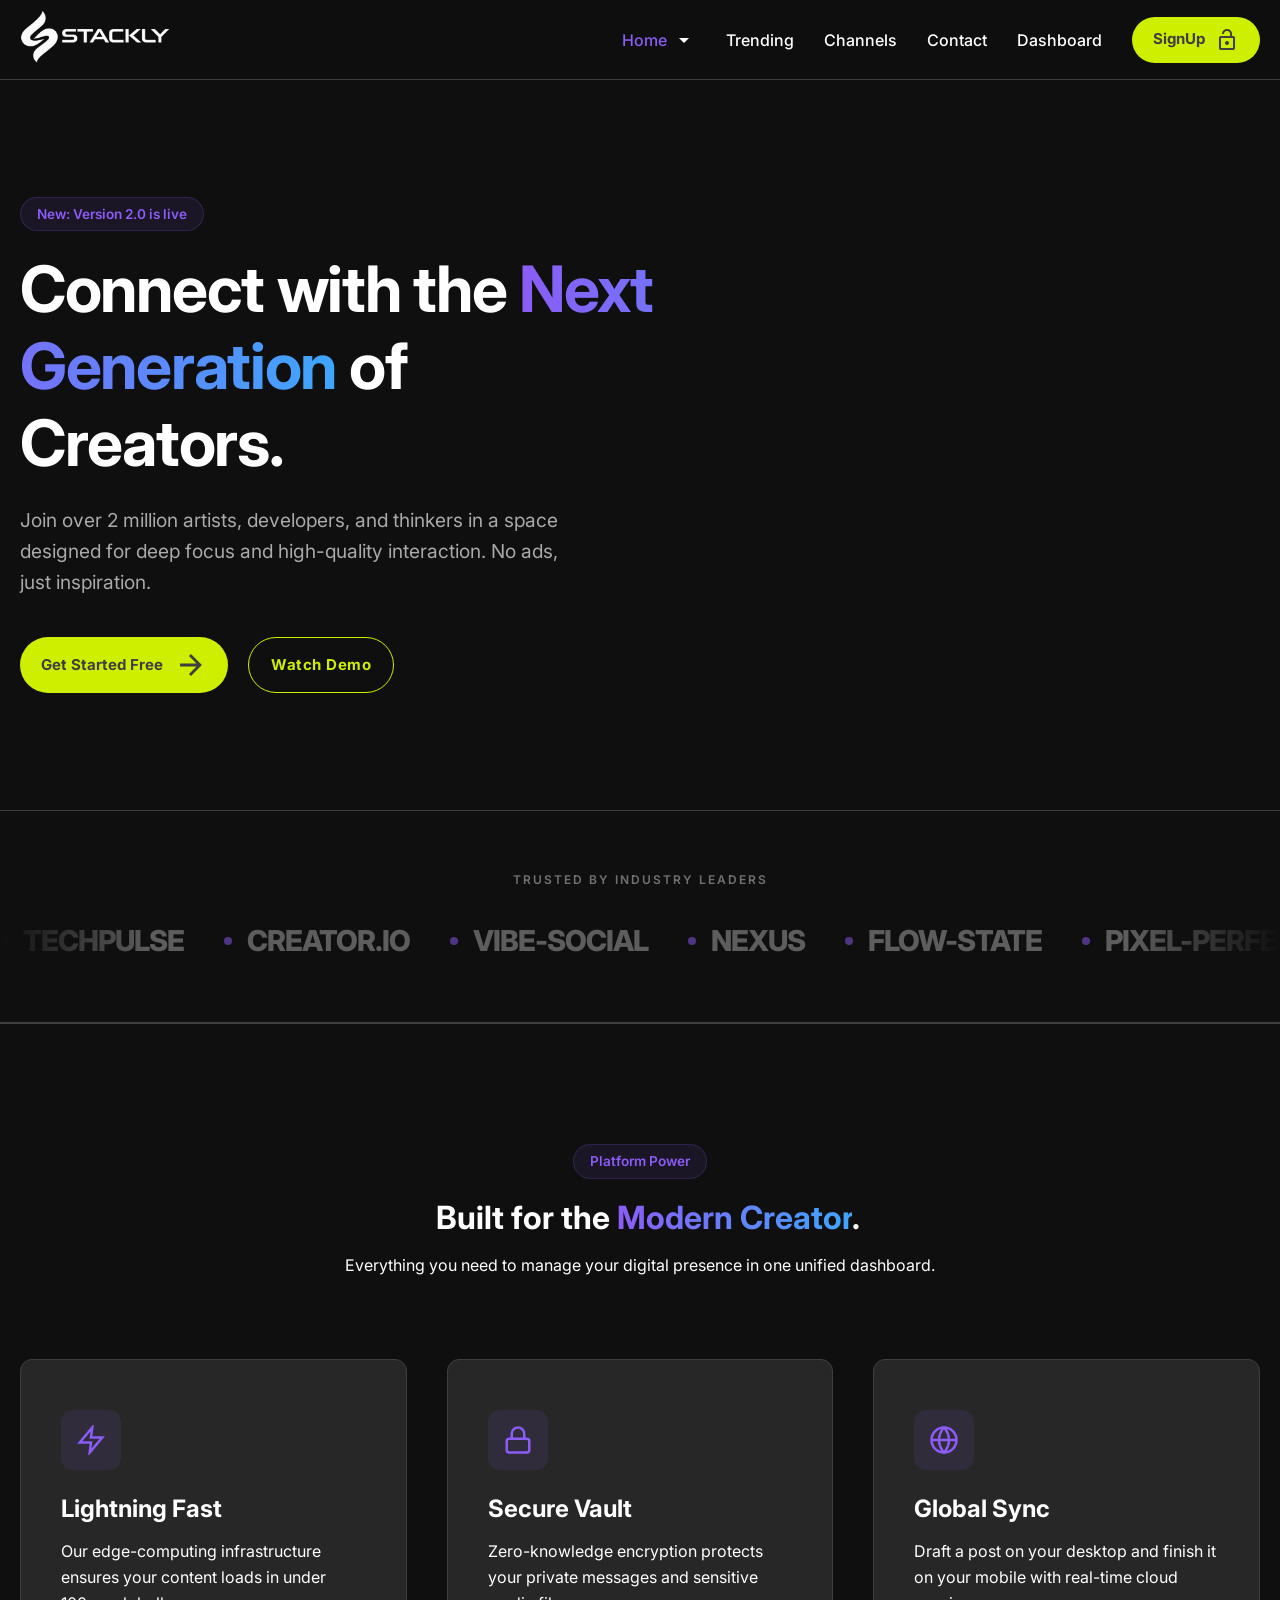
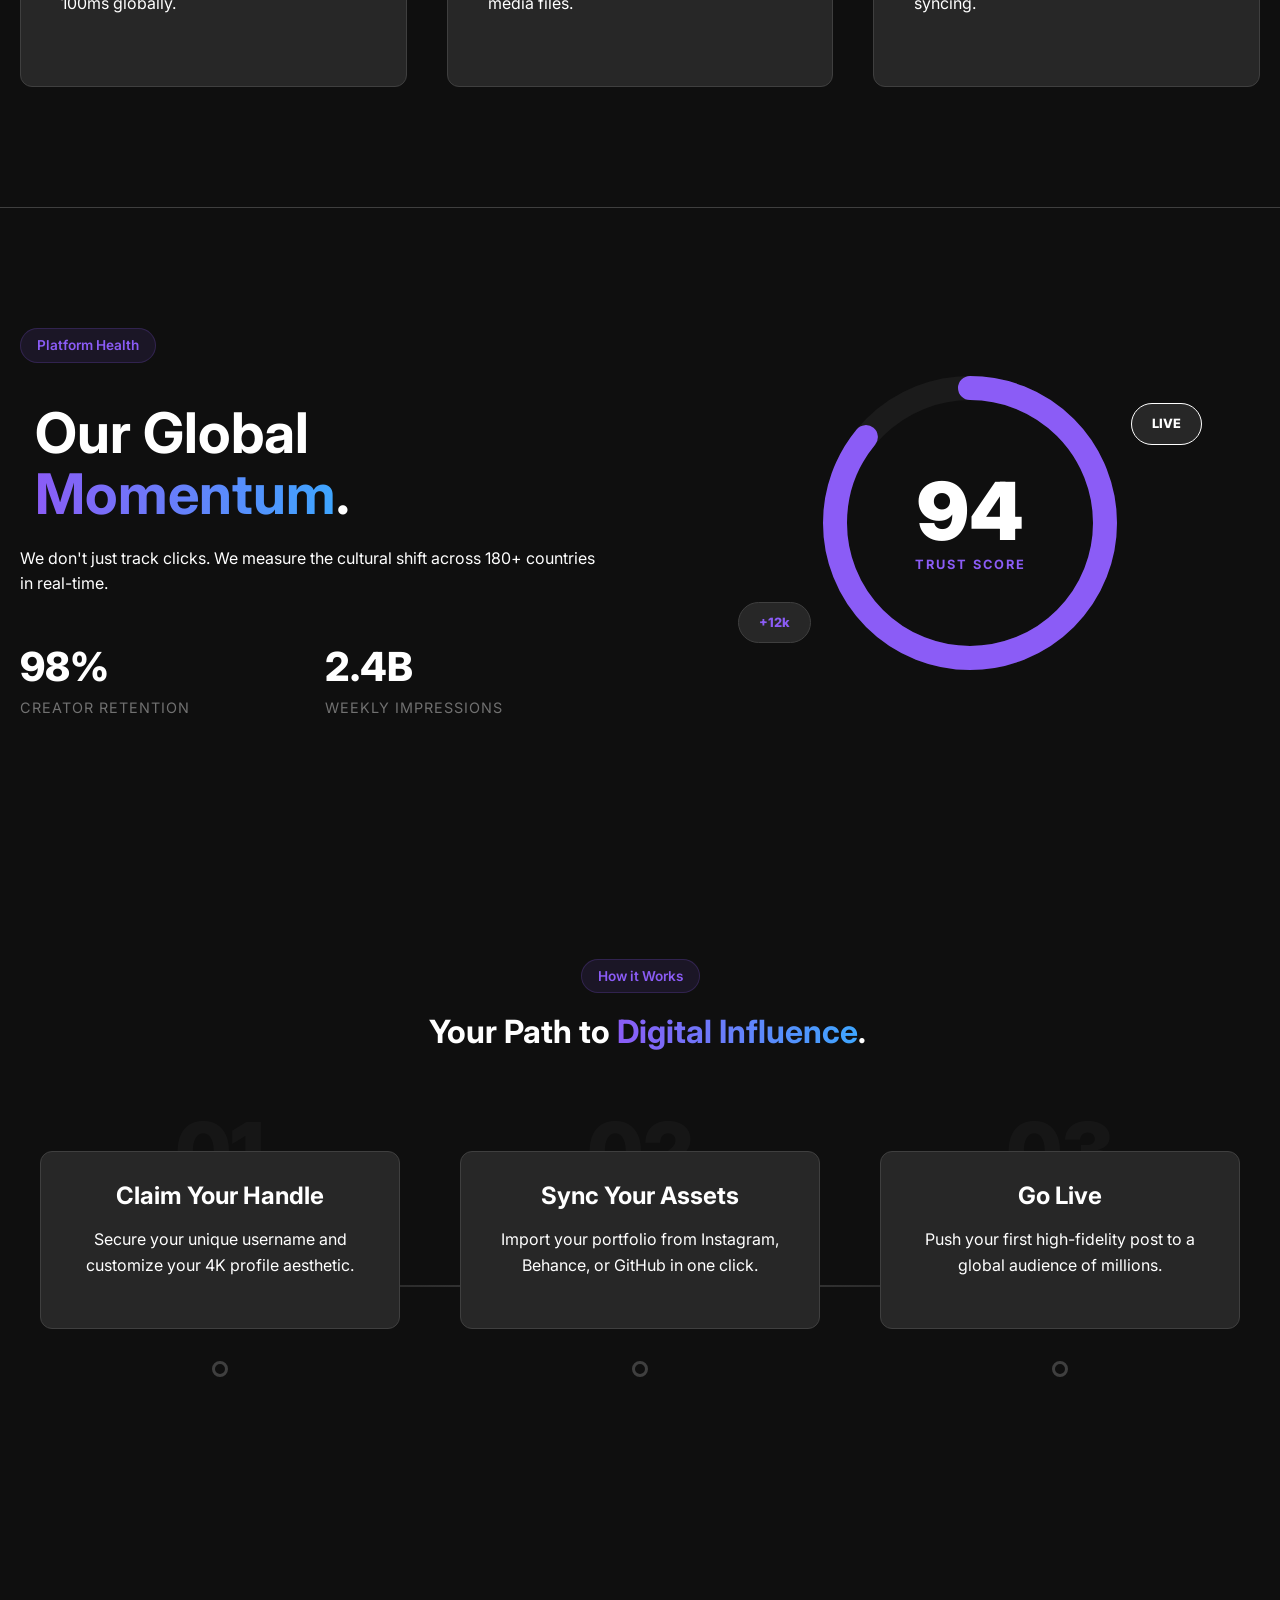
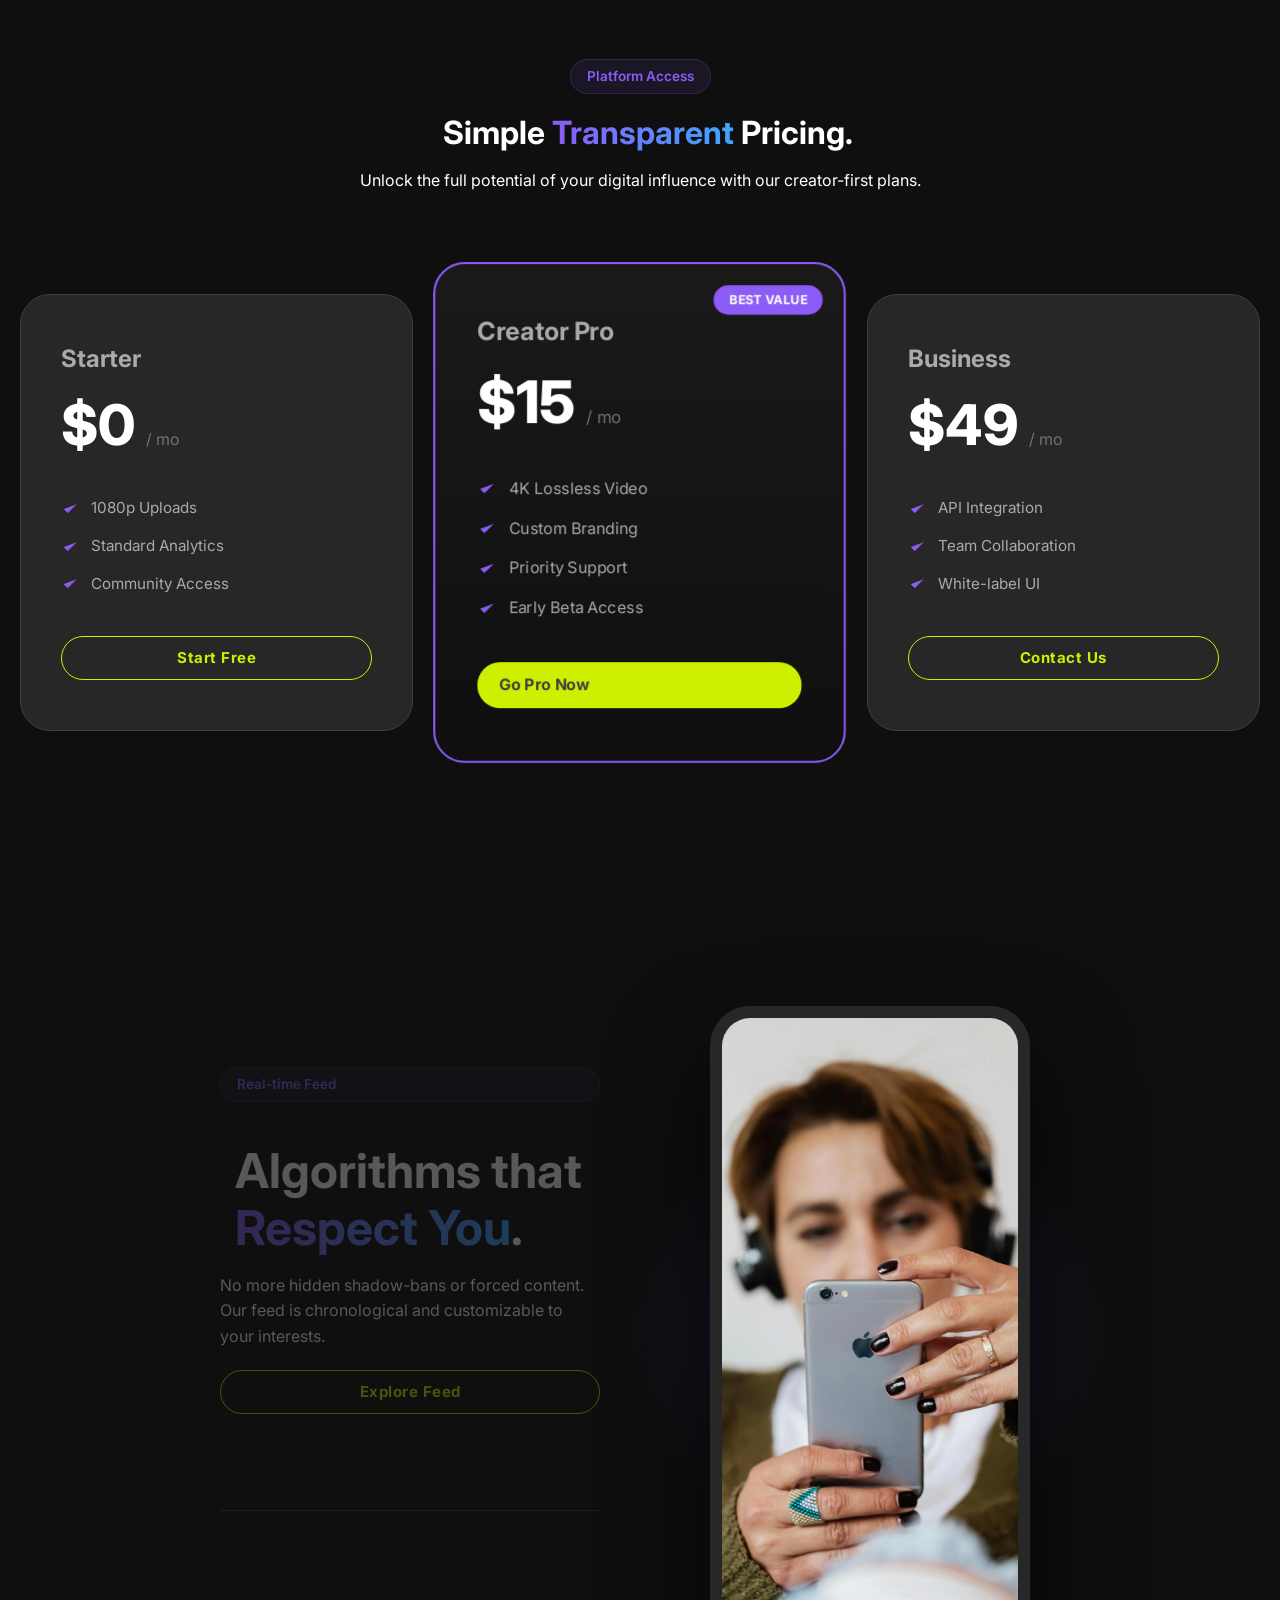
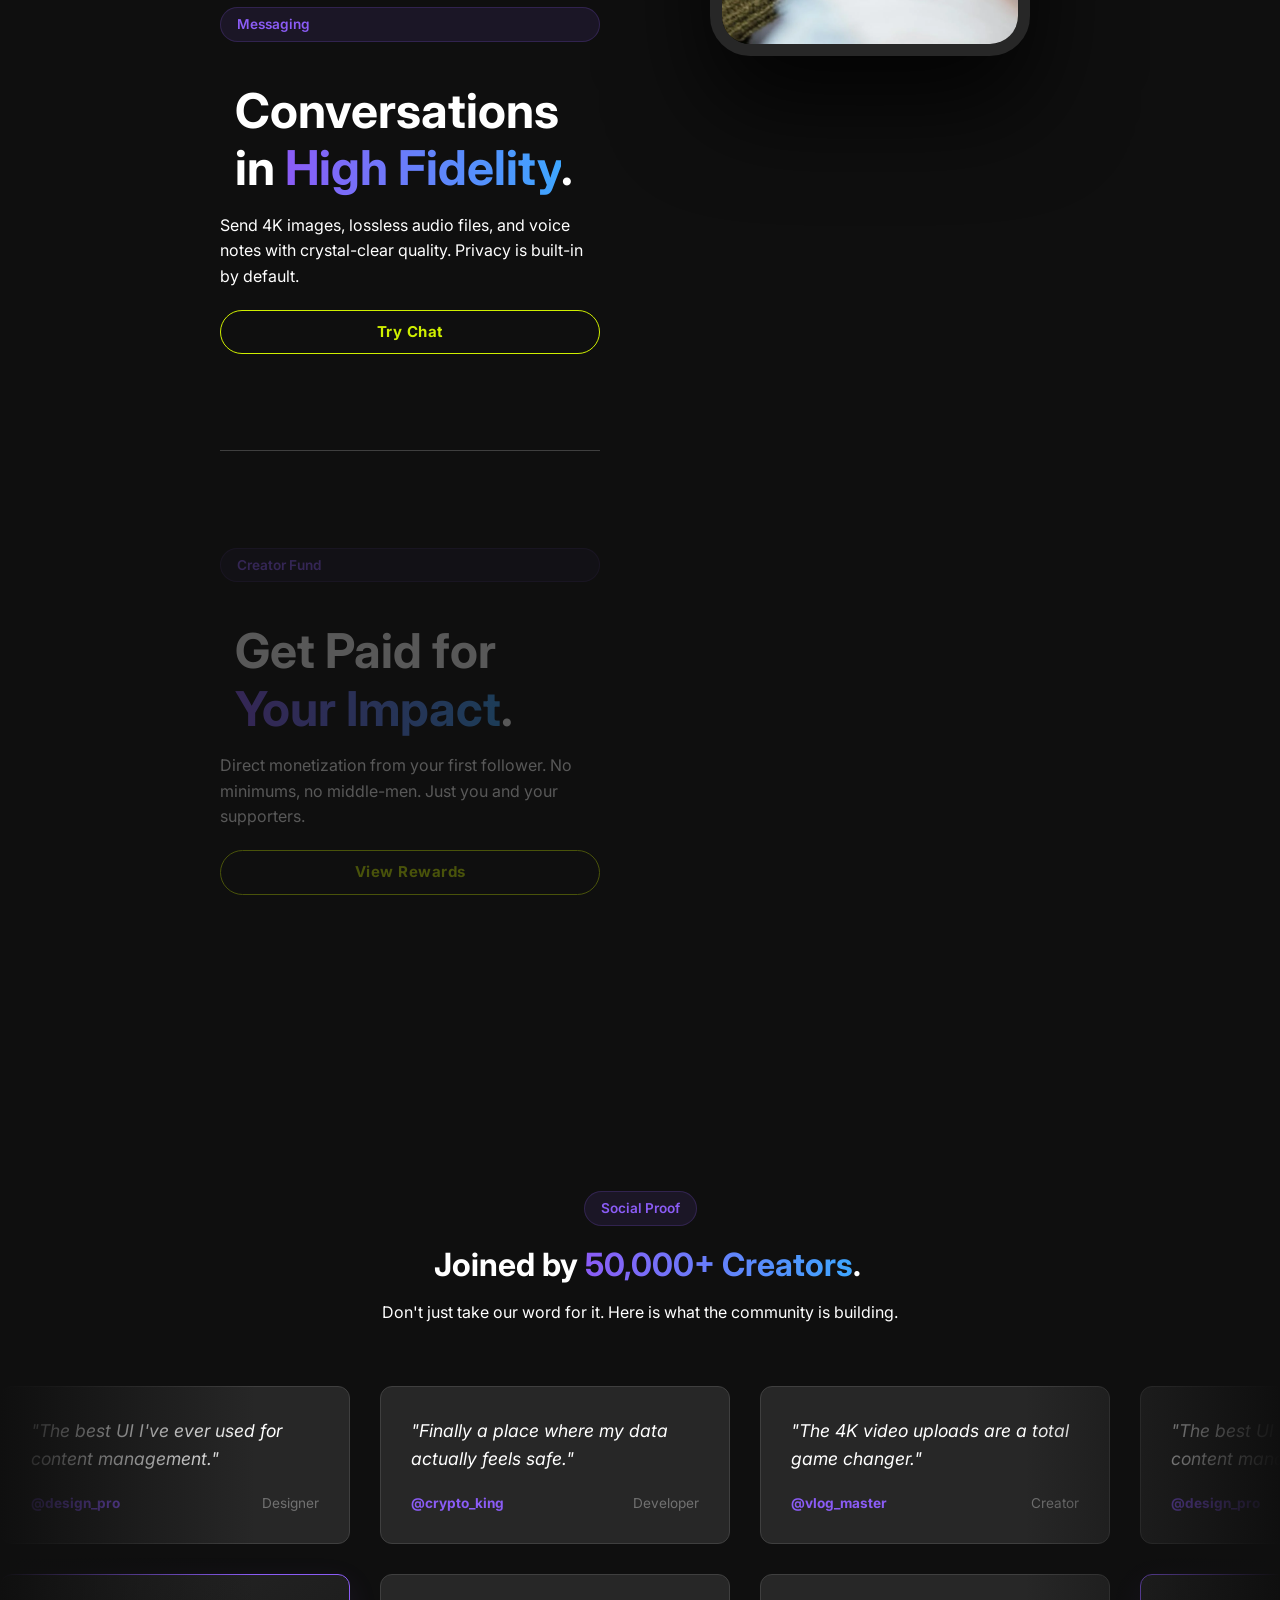
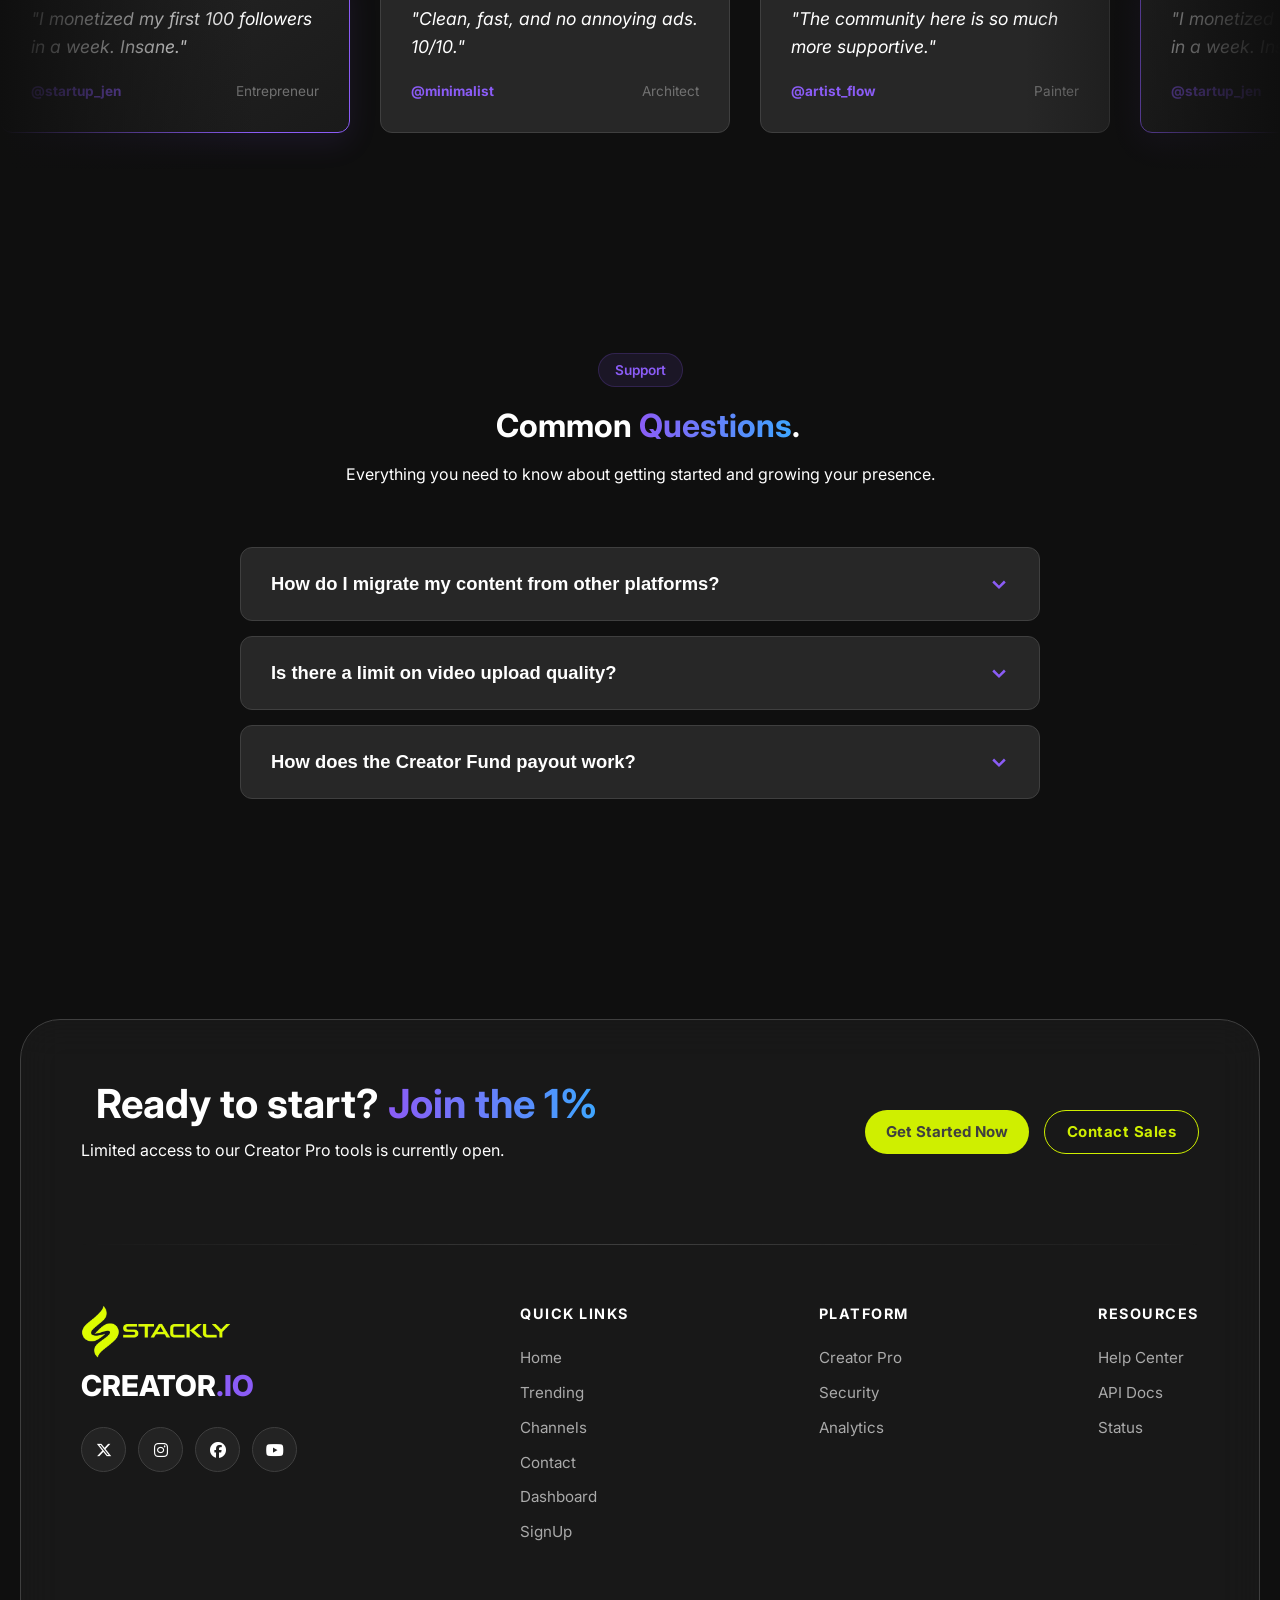
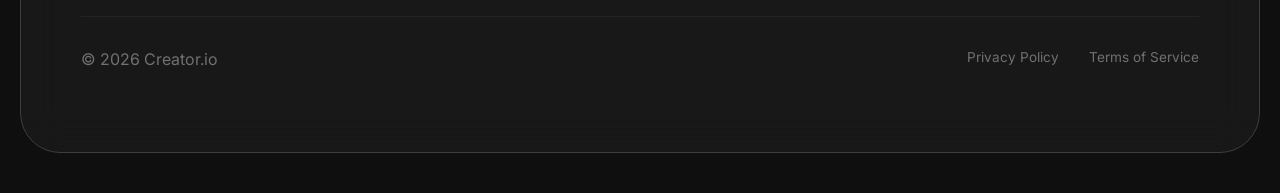
==== commit 8600b68a: "Add files via upload" ====
--- a/index.html
+++ b/index.html
@@ -69,7 +69,7 @@
 
     <main>
 
-        <section class="hero-section">
+        <section class="hero-section" data-aos="fade-up">
             <div class="hero-container">
                 <div class="hero-content">
                     <span class="badge">New: Version 2.0 is live</span>
@@ -102,7 +102,7 @@
 
 
 
-        <section class="marquee-section">
+        <section class="marquee-section" data-aos="fade-down">
             <div class="marquee-label">Trusted by industry leaders</div>
 
             <div class="marquee-wrapper">
@@ -131,7 +131,7 @@
 
 
 
-        <section class="features-grid-section">
+        <section class="features-grid-section" data-aos="slide-up">
             <div class="features-header">
                 <span class="badge">Platform Power</span>
                 <h2>Built for the <span class="text-gradient">Modern Creator</span>.</h2>
@@ -184,7 +184,7 @@
 
 
 
-        <section class="impact-metrics-section">
+        <section class="impact-metrics-section" data-aos="slide-down">
             <div class="impact-container">
 
                 <div class="impact-text">
@@ -229,7 +229,7 @@
 
 
 
-        <section class="journey-section">
+        <section class="journey-section" data-aos="fade-up">
             <div class="journey-header">
                 <span class="badge">How it Works</span>
                 <h2>Your Path to <span class="text-gradient">Digital Influence</span>.</h2>
@@ -271,7 +271,7 @@
 
 
 
-        <section class="premium-pricing">
+        <section class="premium-pricing" data-aos="zoom-in">
             <div class="pricing-header">
                 <span class="badge">Platform Access</span>
                 <h2>Simple <span class="text-gradient">Transparent</span> Pricing.</h2>
@@ -354,7 +354,7 @@
 
 
 
-        <section class="reveal-section">
+        <section class="reveal-section" data-aos="fade-up">
             <div class="reveal-container">
                 <div class="reveal-content">
                     <div class="reveal-item" data-step="1">
@@ -401,7 +401,7 @@
 
 
 
-        <section class="testimonial-wall-section">
+        <section class="testimonial-wall-section" data-aos="fade-down">
             <div class="wall-header">
                 <span class="badge">Social Proof</span>
                 <h2>Joined by <span class="text-gradient">50,000+ Creators</span>.</h2>
@@ -482,7 +482,7 @@
 
 
 
-        <section class="faq-section">
+        <section class="faq-section" data-aos="slide-up">
             <div class="faq-header">
                 <span class="badge">Support</span>
                 <h2>Common <span class="text-gradient">Questions</span>.</h2>
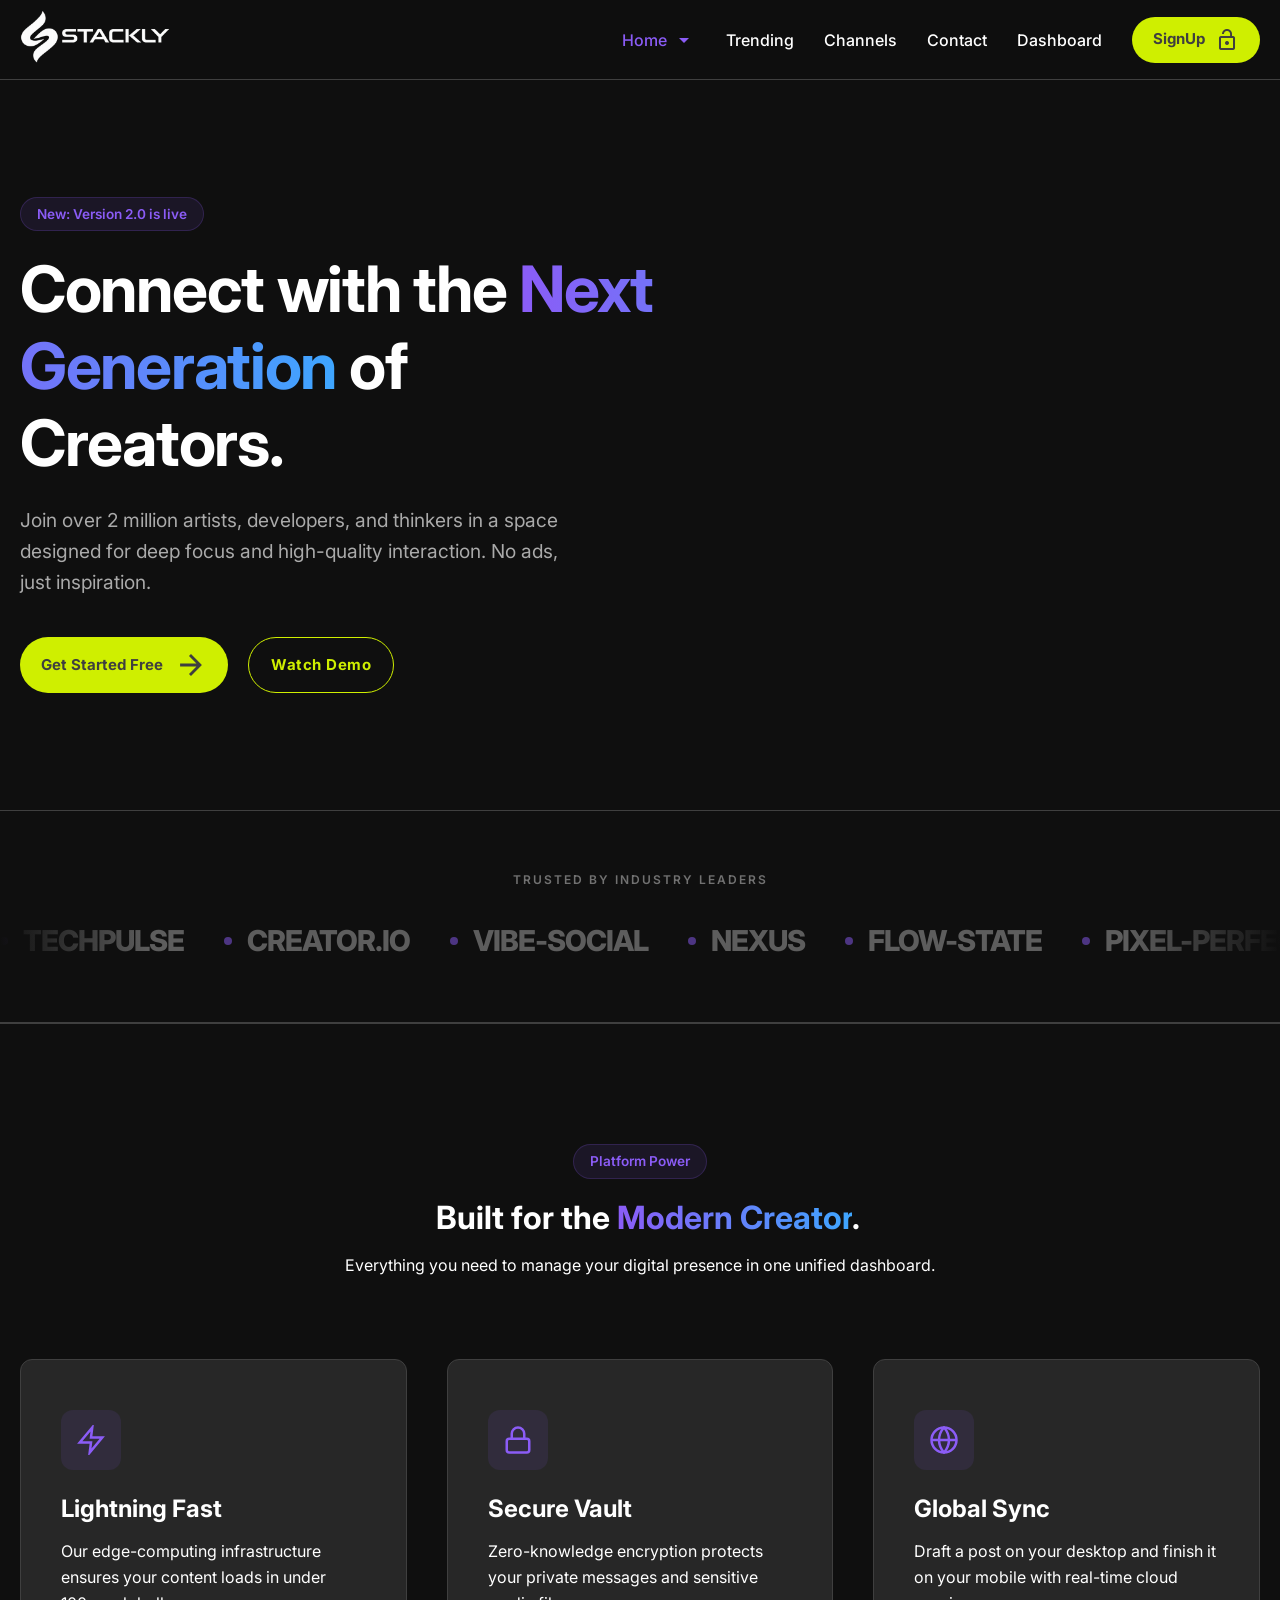
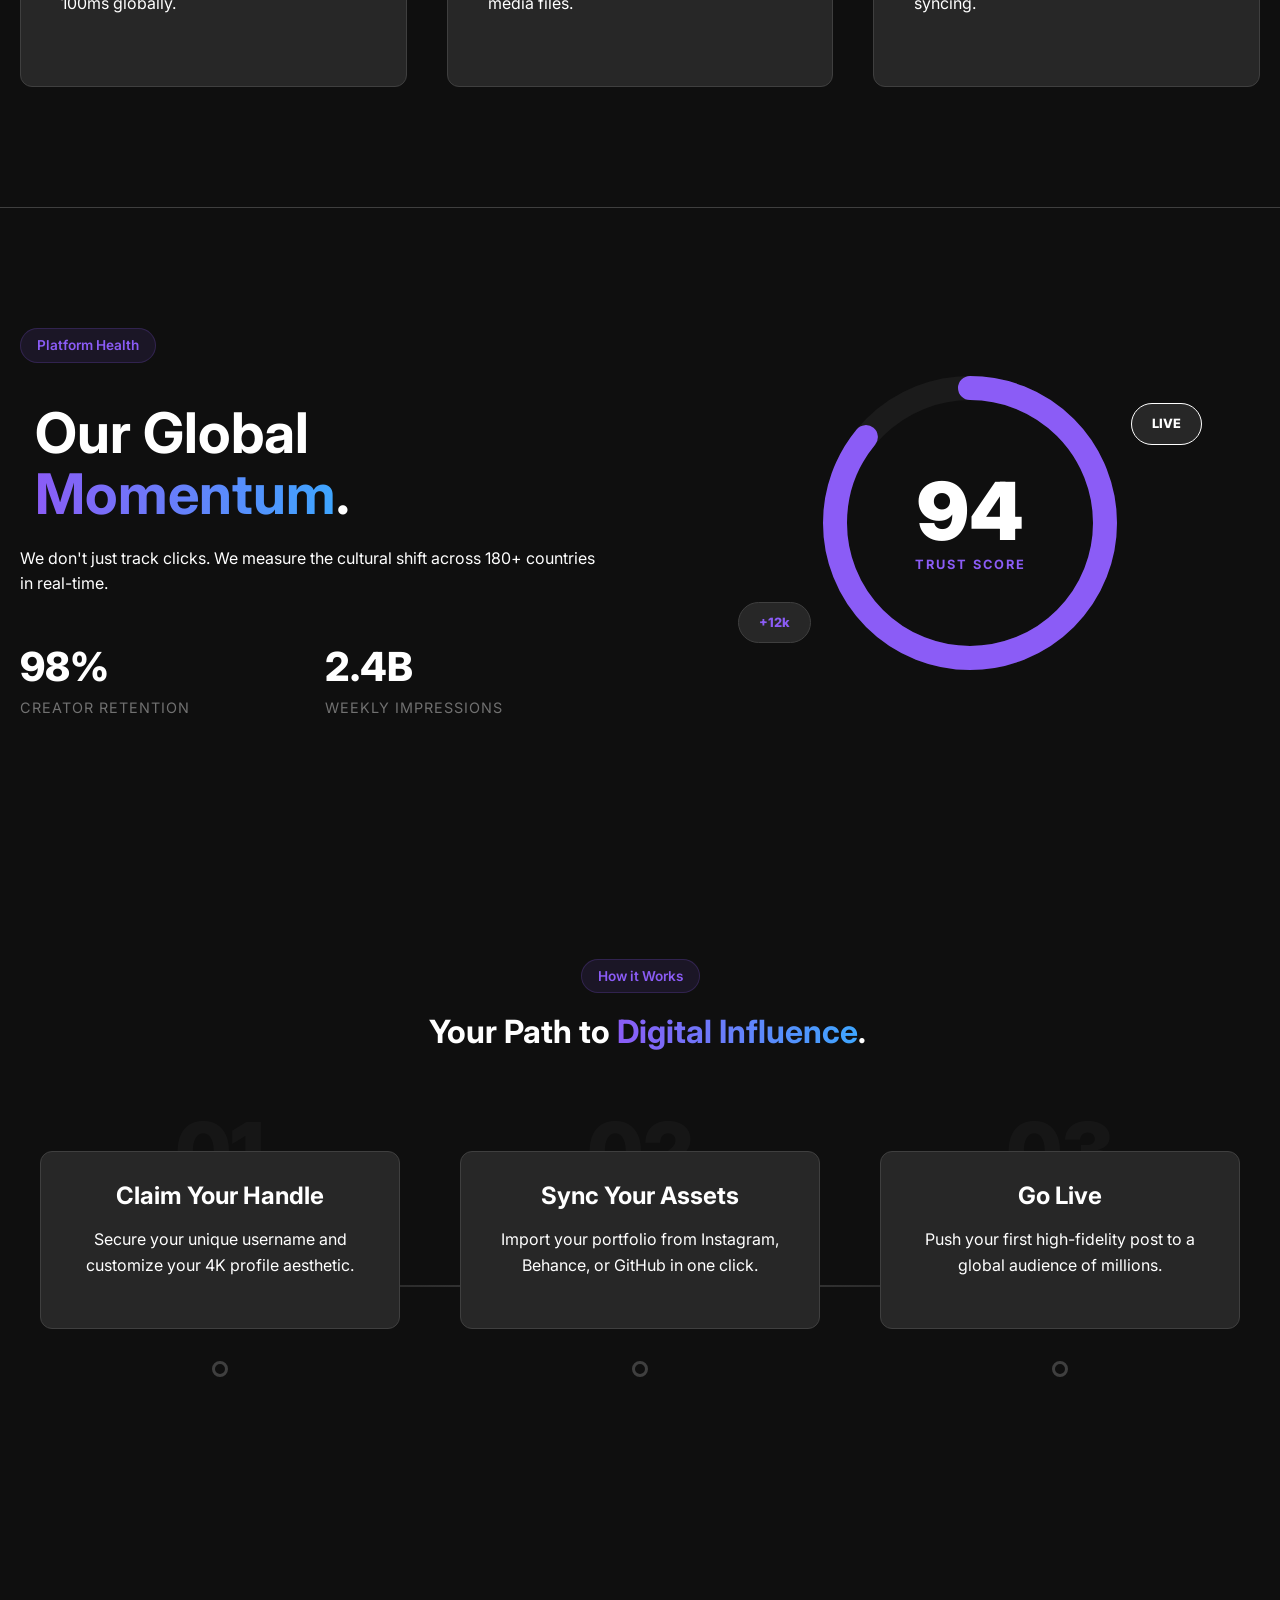
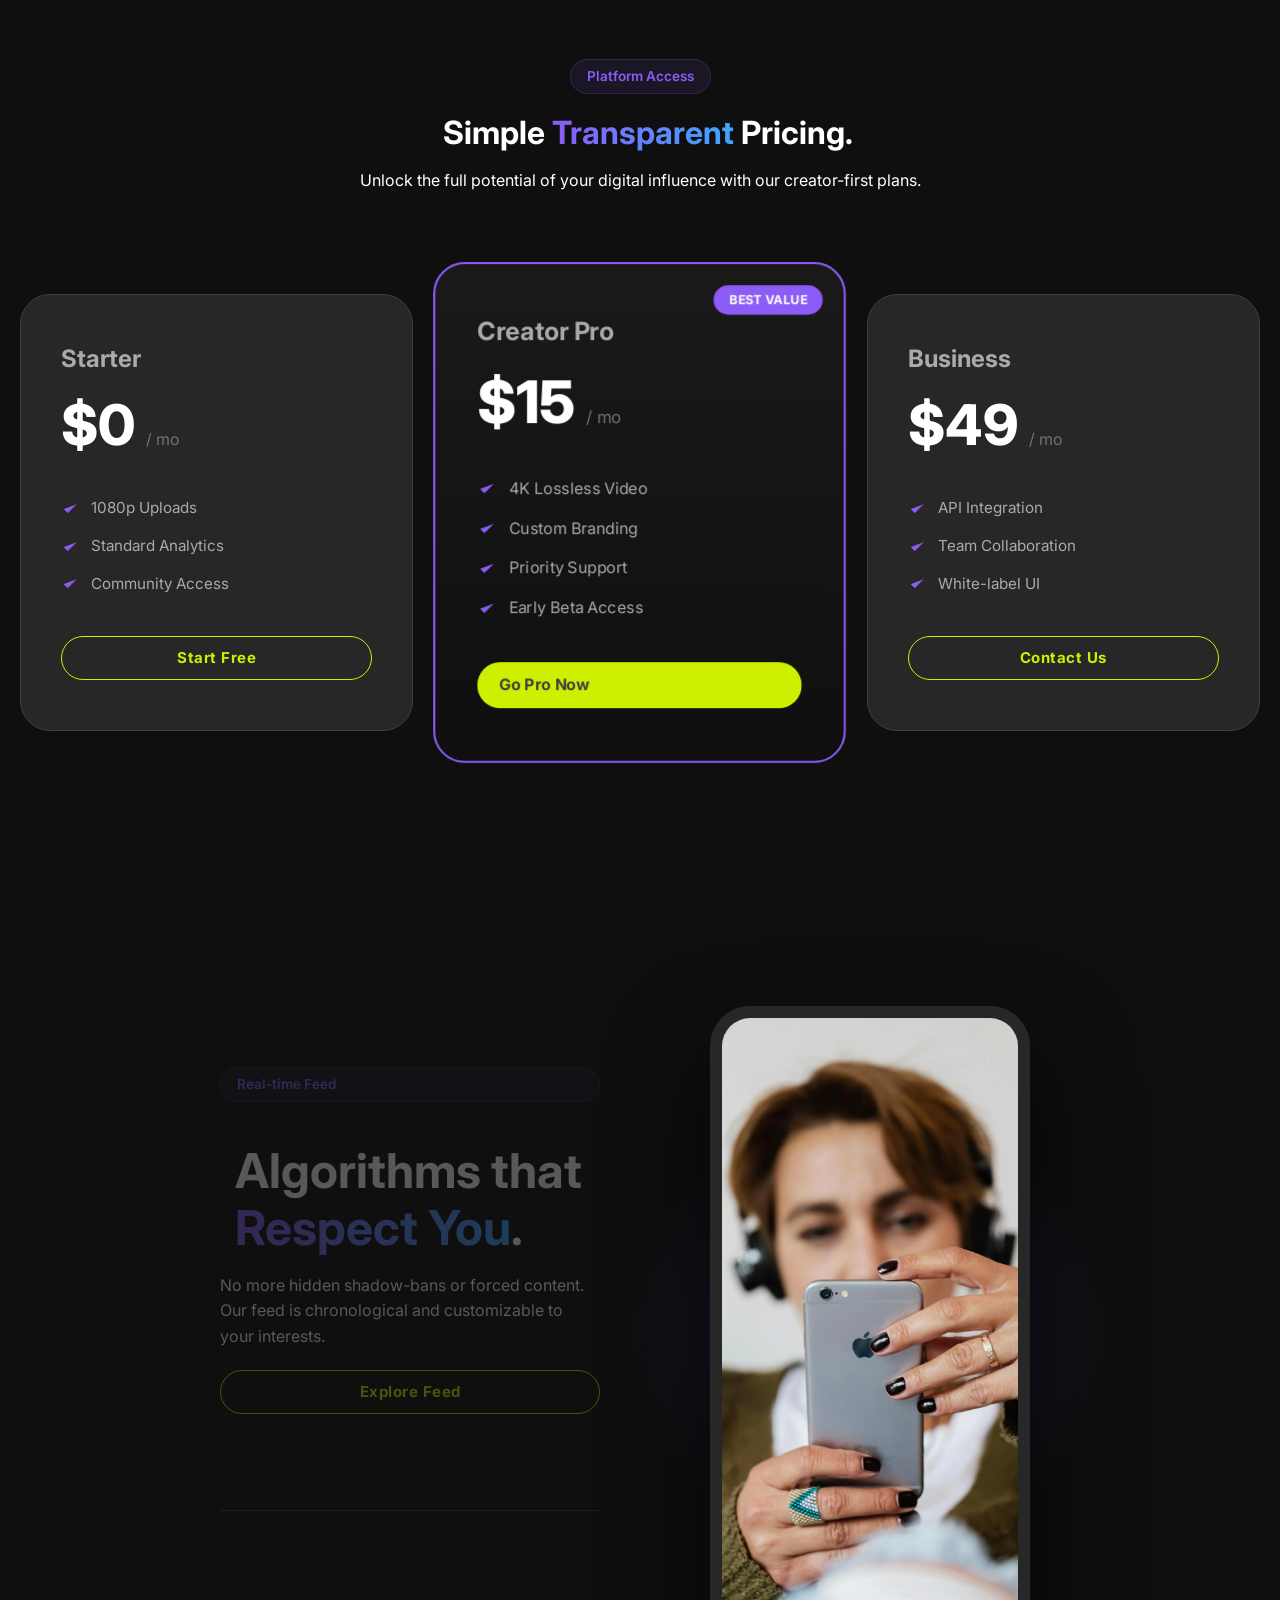
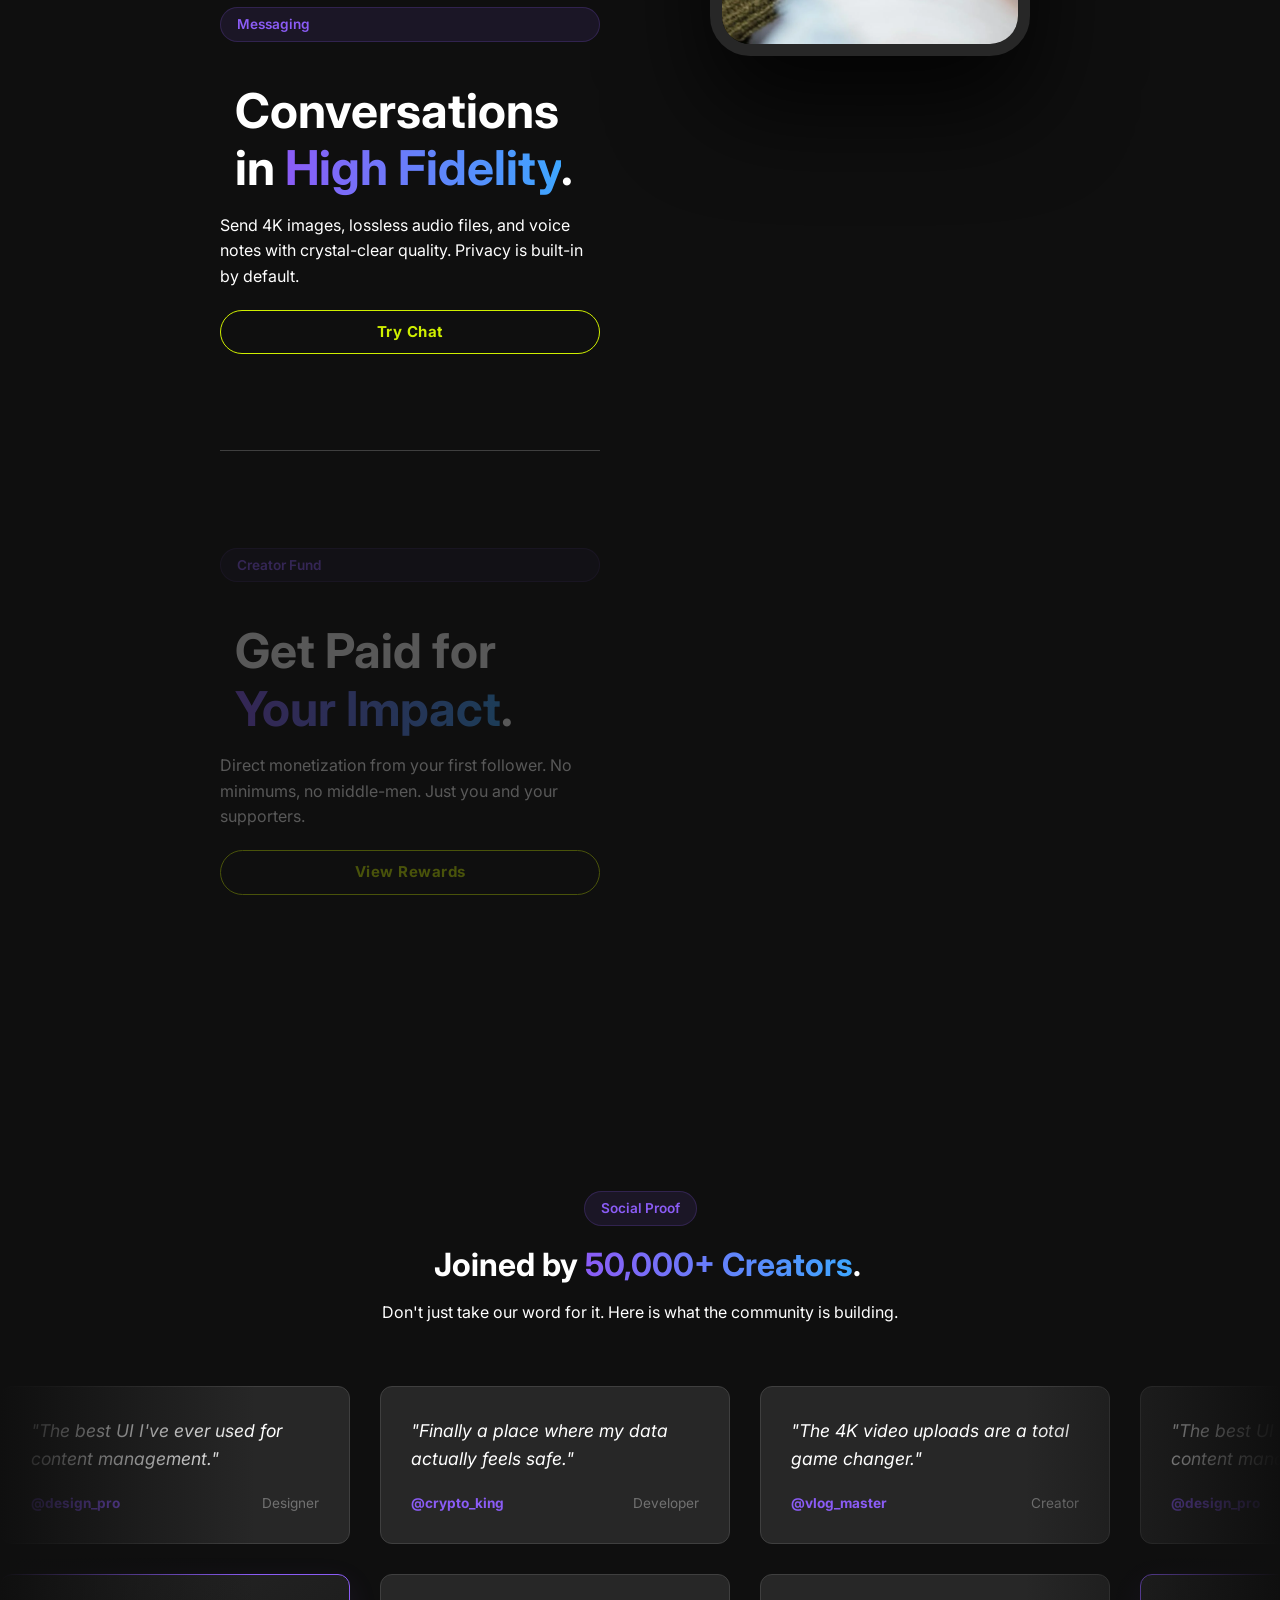
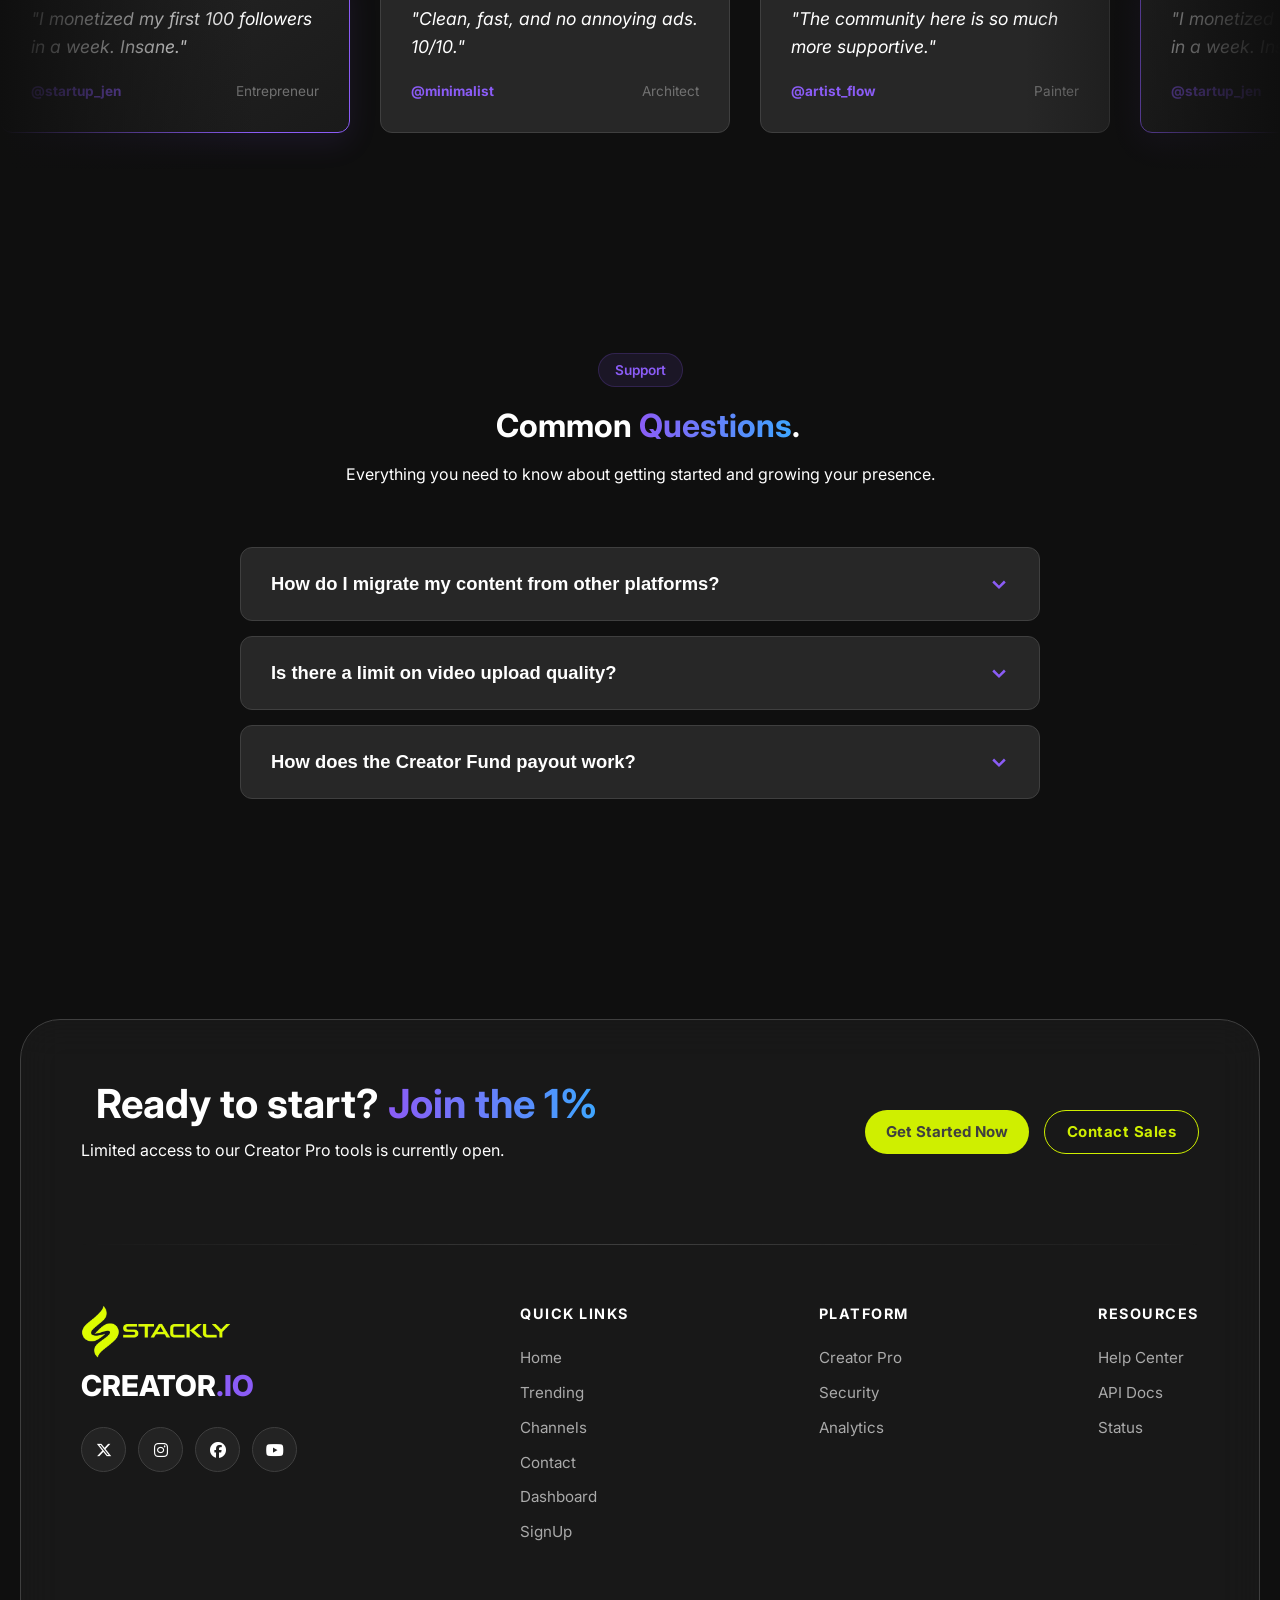
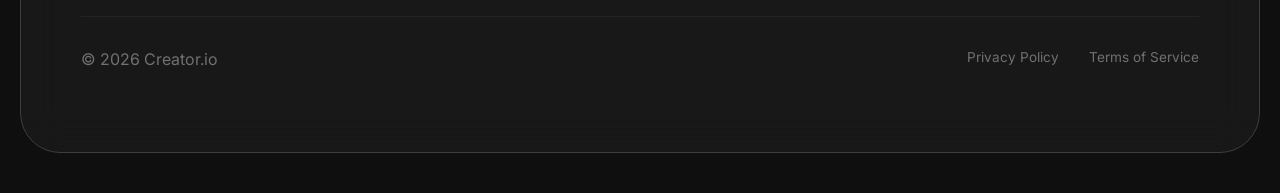
==== commit 52cb7e8c: "Add files via upload" ====
--- a/index.html
+++ b/index.html
@@ -343,7 +343,7 @@
                                     <path d="M20 6L9 17l-5-5" />
                                 </svg> White-label UI</li>
                         </ul>
-                        <a href="./404.html" class="btn-secondary">Contact Us</a>
+                         <a href="./404.html" class="btn-secondary">Contact Us</a>
                     </div>
                 </div>
             </div>
@@ -364,7 +364,7 @@
                             your interests.</p>
                         <a href="./404.html" class="btn-secondary">Explore Feed</a>
                     </div>
- 
+
                     <div class="reveal-item" data-step="2">
                         <span class="badge">Messaging</span>
                         <h2>Conversations in <span class="text-gradient">High Fidelity</span>.</h2>
--- a/style.css
+++ b/style.css
@@ -11,13 +11,13 @@
 .dropdown-arrow {
     cursor: pointer;
     font-size: 12px;
+    color: var(--brand-primary);
 }
 
 .dropdown-menu {
     position: absolute;
     top: 100%;
     left: 0;
-    background-color: white;
     list-style: none;
     min-width: 180px;
     display: none;
@@ -28,10 +28,13 @@
     padding: 10px 20px;
     text-decoration: none;
     color: black;
+    background-color:var(--brand-primary);
+    border-radius: 100px;
+    font-weight:bold;
 }
 
 .dropdown-menu li a:hover {
-    background-color: var(--bg-dark);
+    background-color: #cfef00;
 }
 
 .dropdown.show .dropdown-menu {
@@ -58,6 +61,8 @@
     .dropdown-menu li a {
         color: white;
         padding: 12px 15px;
+        border-radius: 100px;
+        display: inline-block;
     }
 
 }
@@ -215,7 +220,7 @@
     }
 
     .hero-visual {
-        order: -1;
+        order: 2;
     }
 
     .glass-card {
@@ -776,6 +781,12 @@
     transition: transform 0.6s cubic-bezier(0.23, 1, 0.32, 1);
     transform-style: preserve-3d;
     cursor: pointer;
+        pointer-events: none;
+
+}
+
+.pricing-card-3d .card-inner{
+    pointer-events: auto;
 }
 
 .card-inner {
@@ -787,6 +798,7 @@
     position: relative;
     transition: all 0.5s ease;
     overflow: hidden;
+    z-index: 20;
 }
 
 .pricing-card-3d:hover {
--- a/root.css
+++ b/root.css
@@ -114,6 +114,7 @@
     justify-content: center;
     font-size: 15px;
     letter-spacing: 0.5px;
+    pointer-events: all;
 }
 
 .btn-secondary:hover {
